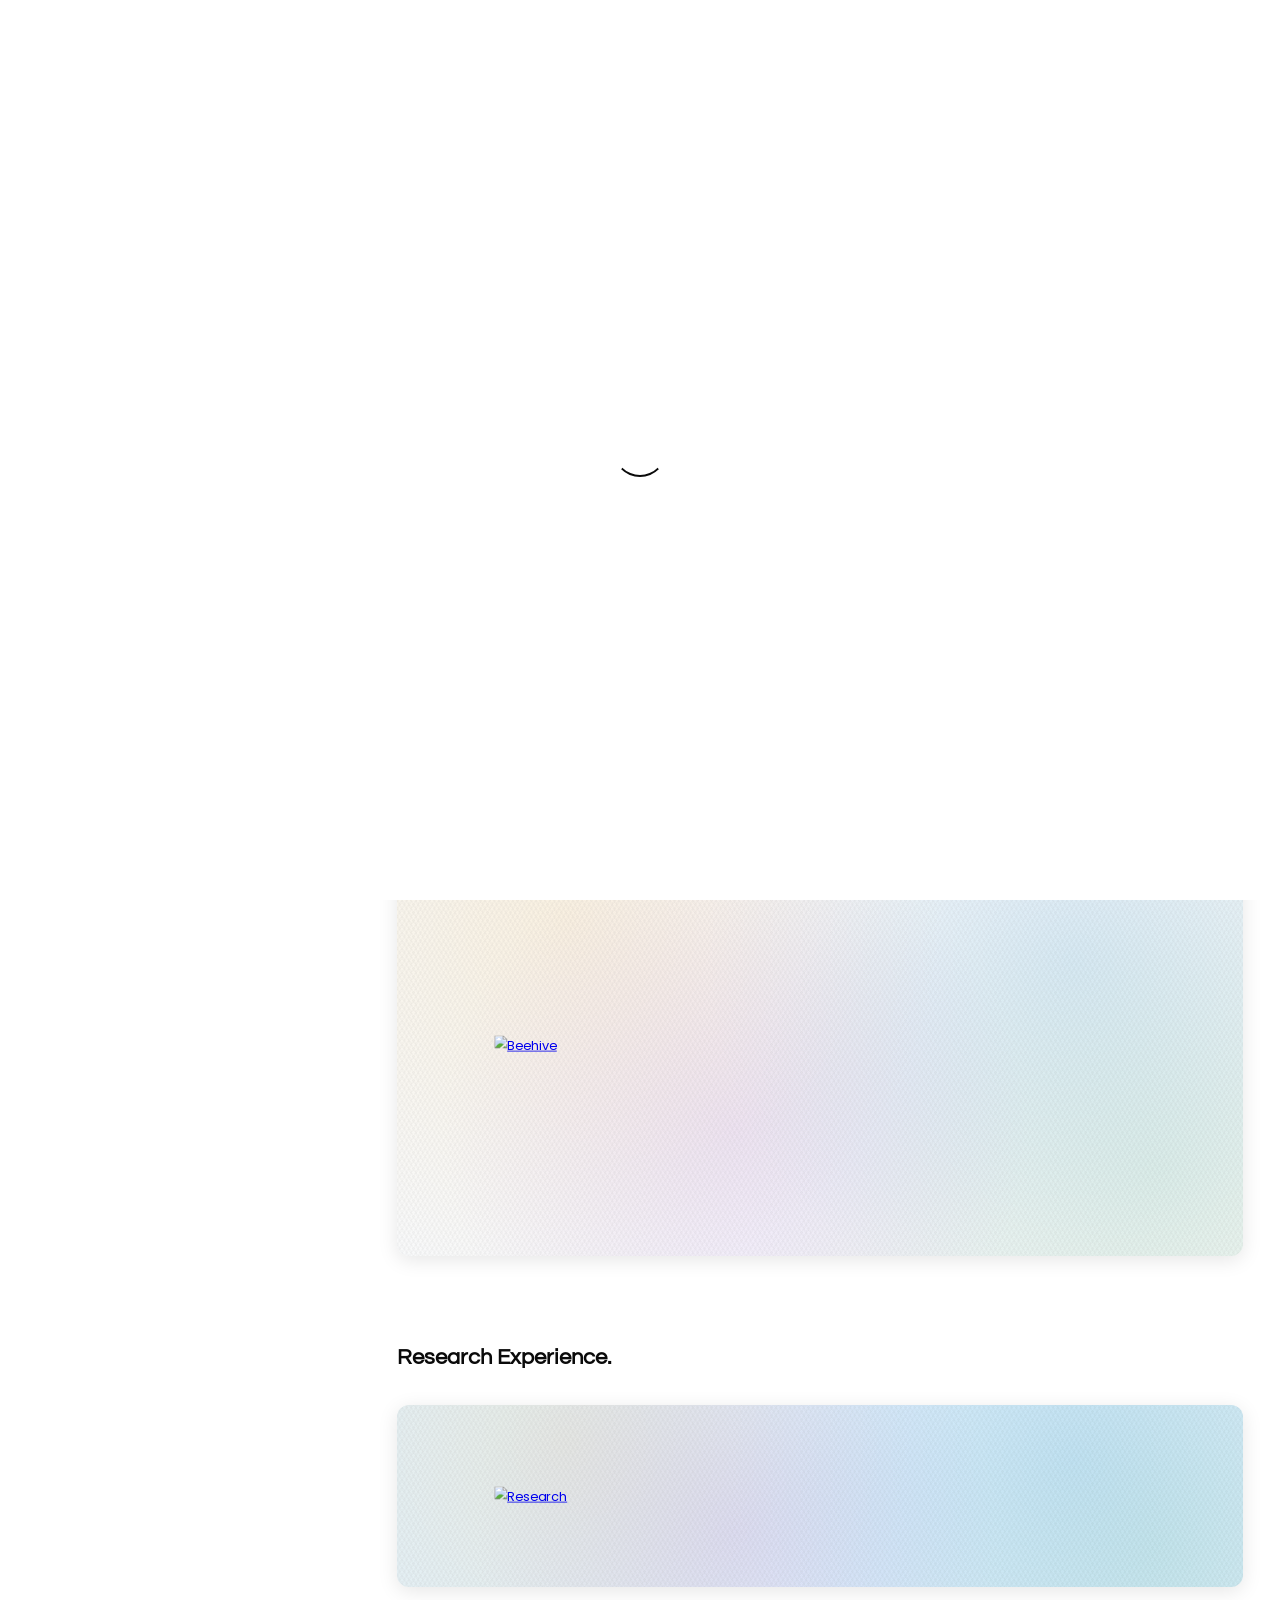
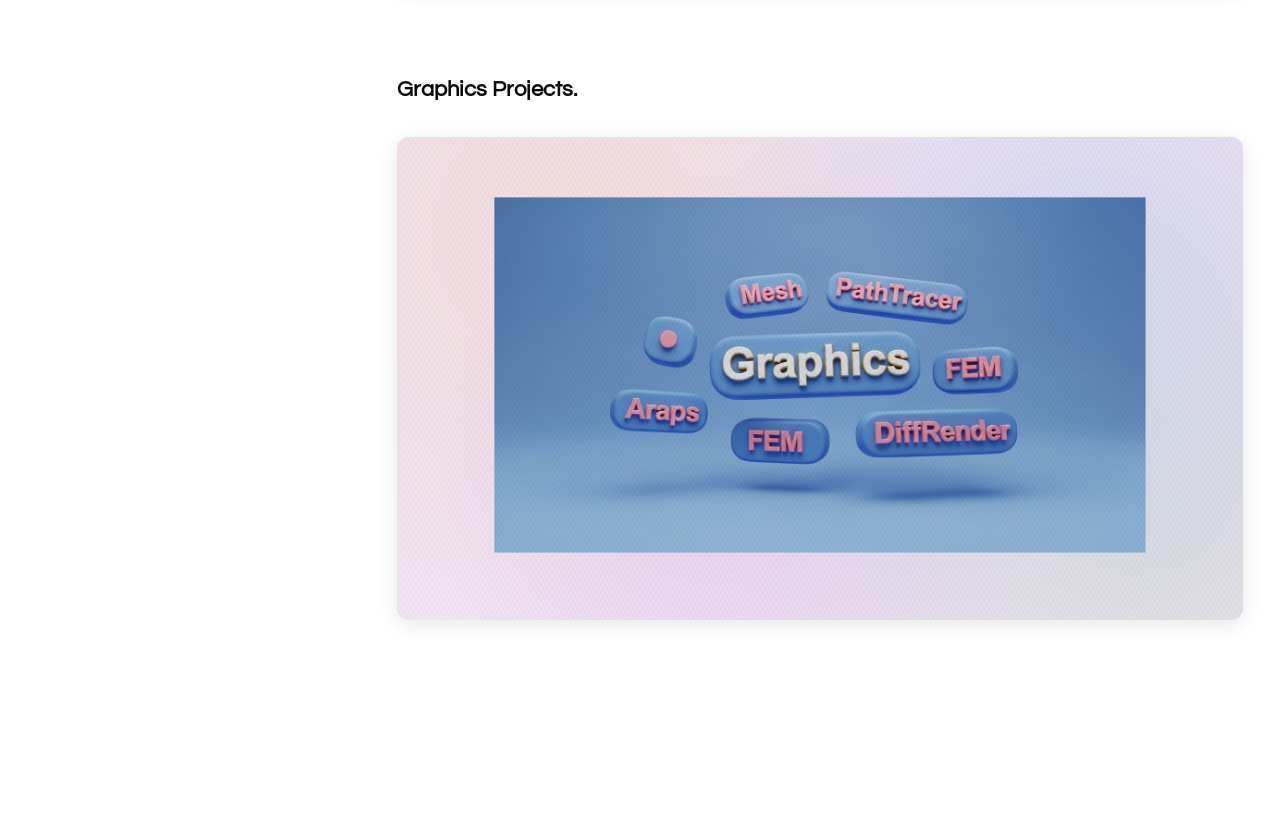
==== index.html @ 26550367 "Change title from 'jiayilii' to 'Jiayi Li'" ====
<!DOCTYPE html><html lang="en"><head>
  <meta charset="UTF-8">
  <meta name="viewport" content="width=device-width, initial-scale=1.0">
  <meta http-equiv="X-UA-Compatible" content="ie=edge">
  <meta name="title" content="Jiayi Li — Product Manager & Research Assistant">
  <meta name="description" content="Jiayi Li is a Product Manager and Research Assistant at Brown University, focusing on UI/UX design, computer graphics, and intelligent systems. Brown University graduate student.">
  <meta name="author" content="Jiayi Li">
  <title>Jiayi Li</title>
  <link rel="stylesheet" href="https://cdnjs.cloudflare.com/ajax/libs/animate.css/3.7.0/animate.min.css">
  <link rel="stylesheet" href="https://use.fontawesome.com/releases/v5.7.1/css/all.css" integrity="sha384-fnmOCqbTlWIlj8LyTjo7mOUStjsKC4pOpQbqyi7RrhN7udi9RwhKkMHpvLbHG9Sr" crossorigin="anonymous">
  <script src="https://code.jquery.com/jquery-3.4.1.min.js" integrity="sha256-CSXorXvZcTkaix6Yvo6HppcZGetbYMGWSFlBw8HfCJo=" crossorigin="anonymous"></script>
  <script src="https://unpkg.com/magic-grid/dist/magic-grid.min.js"></script>
  <link rel="stylesheet" href="index.css">
<link rel="icon" href="image_3815.jpg" type="image/jpeg"></head>

<body>
  <div id="loading">
    <div id="spinner"></div>
  </div>
  <div id="profile">
    <div id="profile_img" style="background: url(image_3815.jpg) center;"></div>
    <div id="username"><span style="display:none;">null</span><a href="#home">Jiayi Li</a></div>
    <div id="github_username"><a href="https://github.com/Ririleyy">@Ririleyy</a></div>
    <div id="job_title">Product Manager | Research Assistant | UI/UX Designer</div>
    <div id="github_link">
      <a href="https://github.com/Ririleyy" target="_blank">
        <img src="link.svg" alt="GitHub Link" style="width: 18px; height: 18px;"> https://github.com/Ririleyy
      </a>
    </div>
    <div id="email">
      <a href="mailto:jiayi_li6@brown.edu">
        <img src="email.svg" alt="Email" style="width: 16px; height: 16px;"> jiayi_li6@brown.edu
      </a>
    </div>
    <div id="left-resume-btn">
      <a href="Jiayi_Li_Brown_CV.pdf" target="_blank" class="left-resume-download-btn">Download Resume</a>
    </div>
  </div>
  <div id="display">
      <div id="introduction">
        <h1>About.</h1>
        <p>Hi, I'm Jiayi Li — a Product Manager with a background in UI/UX design, computer graphics, and systems engineering. I'm passionate about building products that blend thoughtful design with strong technical foundations, transforming ideas into user-centered experiences that drive business impact.</p>
        <p>Currently, I'm also a Research Assistant exploring the intersection of AI, visualization, and human-computer interaction, focusing on how intelligent systems can enhance creative and data-driven design workflows.</p>
      </div>
      <div id="cv-panel">
        <div class="cv-section">
          <a href="Jiayi_Li_Brown_CV.pdf" target="_blank" class="cv-download-btn">Download Resume</a>
            <div class="graduate-status">2026 Graduate | Seeking Internship Opportunity for PM&RA</div>
        </div>
      </div>
      <div id="education-panel">
        <h2>Education.</h2>
        <div class="degrees-container">
          <div class="degree-item">
            <div class="degree-title">M.S. in Computer Science</div>
            <div class="degree-school">Brown University</div>
            <div class="degree-dates">2024 - 2026</div>
          </div>
          <div class="degree-item">
            <div class="degree-title">B.A. in Computer Science</div>
            <div class="degree-school">Boston University</div>
            <div class="degree-dates">2020 - 2024</div>
          </div>
        </div>
      </div>
      <div id="internship-panel">
        <h2>Internship.</h2>
        <a href="beehive.html" target="_blank" class="beehive-link">
          <div class="internship-card beehive_card">
            <div class="internship-content">
              <img src="beehive_card.svg" alt="Beehive" class="laptop-icon">
            </div>
          </div>
        </a>
      </div>
      <div id="research-panel">
        <h2>Research Experience.</h2>
        <a href="research.html" target="_blank" class="research-link">
          <div class="internship-card research_card">
            <div class="research-content">
              <img src="Image_fx.jpg" alt="Research" class="laptop-icon">
            </div>
          </div>
        </a>
      </div>
      <div id="graphics-panel">
        <h2>Graphics Projects.</h2>
        <a href="graphics.html" target="_blank" class="graphics-link">
          <div class="internship-card graphics_card">
            <div class="graphics-content">
              <img src="graphics_card.jpg" alt="Graphics" class="laptop-icon">
            </div>
          </div>
        </a>
      </div>
      
    <div id="footer">
    </div>
  </div>
  <script type="text/javascript">
    setTimeout(function() {
      document.getElementById("loading").classList.add("animated");
      document.getElementById("loading").classList.add("fadeOut");
      setTimeout(function() {
        document.getElementById("loading").classList.remove("animated");
        document.getElementById("loading").classList.remove("fadeOut");
        document.getElementById("loading").style.display = "none";
      }, 800);
    }, 1500);
  </script>



</body></html>
---- index.css ----
@import url("https://fonts.googleapis.com/css?family=Poppins");
@import url("https://fonts.googleapis.com/css?family=Questrial");

body {
  margin: 0%;
  padding: 0%;
  width: 100vw;
  background: var(--bg-color);
  color: var(--text-color);
  max-width: 100vw;
  overflow-x: hidden;
  align-items: center;
  font-family: "Poppins", sans-serif;
}

#loading {
  width: 100vw;
  height: 100vh;
  position: fixed;
  background: var(--bg-color);
  z-index: 999;
  display: flex;
  justify-content: center;
  flex-direction: column;
  align-items: center;
  top: 0;
  bottom: 0;
  left: 0;
  right: 0;
}

#spinner {
  animation: rotate 0.5s infinite linear;
  width: 50px;
  height: 50px;
  border: 2px solid var(--bg-color);
  border-bottom: 2px solid var(--text-color);
  border-radius: 50%;
  margin: 0;
}

@keyframes rotate {
  0% {
    transform: rotate(0deg);
  }
  100% {
    transform: rotate(360deg);
  }
}

#profile {
  width: 22vw;
  padding: 4vh 3vw;
  height: 92vh;
  display: flex;
  flex-direction: column;
  justify-content: center;
  text-align: left;
  background: var(--background-image) center center;
  background-size: cover !important;
  background-repeat: no-repeat;
  position: fixed;
  color: #fff !important;
}

#display {
  width: 66vw;
  padding: 4vh 3vw;
  height: 92vh;
  display: inline-block;
  padding-left: 31vw;
}

#display h1 {
  font-size: 36px;
  color: var(--text-color);
  font-weight: bold;
  font-family: "Questrial", sans-serif;
  margin-bottom: 3vh;
}

#profile_img {
  width: 180px;
  height: 180px;
  min-width: 180px;
  min-height: 180px;
  max-width: 180px;
  max-height: 180px;
  border-radius: 5px;
  background-size: cover !important;
  background-repeat: no-repeat !important;
}

#profile div {
  font-weight: bold;
  margin: 1.5vh 0px;
}

#username {
  font-size: 22px !important;
  font-weight: bold;
  margin-bottom: 0 !important;
  line-height: 1.1;
}

#username span {
  font-size: 32px !important;
}

#username a {
  color: #fff !important;
  text-decoration: none;
  font-weight: bold;
}

#username a:hover {
  text-decoration: underline;
}

#github_username {
  font-size: 16px !important;
  font-weight: normal;
  margin-top: 1vh !important;
  margin-bottom: 0 !important;
  opacity: 0.9;
  line-height: 1.1;
}

#github_username a {
  color: #fff !important;
  text-decoration: none;
  font-weight: normal;
}

#github_username a:hover {
  text-decoration: underline;
}

#job_title {
  font-size: 20px;
  font-weight: normal;
  margin-top: 4vh !important;
  margin-bottom: 0;
  opacity: 0.9;
  color: #fff;
}

#github_link {
  margin-top: 1vh;
  margin-bottom: 0;
}

#github_link a {
  color: #fff !important;
  margin-top: 3vh !important;
  text-decoration: none;
  display: inline-block;
  transition: opacity 0.3s ease;
}

#github_link a:hover {
  opacity: 0.7;
}

#github_link img {
  filter: invert(1);
  vertical-align: middle;
  margin-right: 5px;
}

#github_link a {
  display: flex;
  align-items: center;
  font-size: 14px;
}

#email {
  margin-top: -1vh !important;
  margin-bottom: 0;
}

#email a {
  color: #fff !important;
  text-decoration: none;
  font-size: 14px;
  font-family: "Poppins", sans-serif;
  opacity: 0.9;
  display: flex;
  align-items: center;
  gap: 8px;
}

#email a:hover {
  text-decoration: underline;
  opacity: 1;
}

#email a img {
  filter: invert(1);
  vertical-align: middle;
}

#left-resume-btn {
  margin-top: 4vh !important;
  text-align: right;
}

.left-resume-download-btn {
  background-color: rgba(255, 255, 255, 0.1);
  color: white;
  border: none;
  border-radius: 8px;
  padding: 8px 16px;
  font-size: 12px;
  font-weight: 600;
  cursor: pointer;
  transition: all 0.3s ease;
  font-family: "Poppins", sans-serif;
  backdrop-filter: blur(10px);
  text-decoration: none;
  display: inline-block;
}

.left-resume-download-btn:hover {
  background-color: rgba(255, 255, 255, 0.2);
  transform: translateY(-2px);
  box-shadow: 0 4px 12px rgba(0, 0, 0, 0.2);
}

#introduction {
  margin: 2vh 0px 0px 0px !important;
  padding: 0vh 0px !important;
}

#introduction p {
  font-size: 18px;
  line-height: 1.6;
  color: var(--text-color);
  font-family: "Poppins", sans-serif;
  margin: 2vh 0px;
  max-width: 95%;
}

#introduction p:first-of-type {
  margin-bottom: 3vh;
}



#education-panel {
  margin: 4vh 0px;
  padding: 2vh 0px;
}

#education-panel h2 {
  font-size: 22px;
  color: var(--text-color);
  /* font-weight: bold; */
  font-family: "Questrial", sans-serif;
  margin-bottom: 4vh;
  word-wrap: break-word;
}

.degrees-container {
  display: flex;
  gap: 20px;
  flex-wrap: wrap;
}

.degree-item {
  flex: 1;
  min-width: 200px;
  padding: 15px;
  background-color: #f8f9fa;
  border-radius: 8px;
  display: flex;
  flex-direction: column;
  align-items: flex-start;
  margin-bottom: 0;
}

.degree-title {
  font-size: 18px;
  font-weight: 600;
  color: var(--text-color);
  font-family: "Poppins", sans-serif;
  margin-bottom: 2px;
}

.degree-school {
  font-size: 18px;
  color: #666;
  font-family: "Poppins", sans-serif;
  margin-bottom: 2px;
}

.degree-dates {
  font-size: 18px;
  color: #888;
  font-family: "Poppins", sans-serif;
  font-style: italic;
}

#research-panel {
  margin: 4vh 31px 4vh 0px;
  padding: 2vh 0px;
}

#research-panel h2 {
  font-size: 22px;
  color: var(--text-color);
  font-family: "Questrial", sans-serif;
  margin-bottom: 4vh;
  word-wrap: break-word;
}

#internship-panel {
  margin: 4vh 31px 4vh 0px;
  padding: 2vh 0px;
}

#internship-panel h2 {
  font-size: 22px;
  color: var(--text-color);
  font-family: "Questrial", sans-serif;
  margin-bottom: 4vh;
  word-wrap: break-word;
}

#graphics-panel {
  margin: 4vh 31px 4vh 0px;
  padding: 2vh 0px;
}

#graphics-panel h2 {
  font-size: 22px;
  color: var(--text-color);
  font-family: "Questrial", sans-serif;
  margin-bottom: 4vh;
  word-wrap: break-word;
}

.research-content {
  position: relative;
  z-index: 1;
  min-height: 150px;
  display: flex;
  align-items: center;
  justify-content: center;
  padding: 0;
}





.research_card {
  background: #e3f2fd !important;
}

.research_card::before {
  content: '';
  position: absolute;
  top: 0;
  left: 0;
  right: 0;
  bottom: 0;
  background-image: 
    radial-gradient(circle at 20% 20%, rgba(33, 150, 243, 0.15) 0%, transparent 50%),
    radial-gradient(circle at 80% 30%, rgba(3, 169, 244, 0.15) 0%, transparent 50%),
    radial-gradient(circle at 40% 70%, rgba(0, 188, 212, 0.15) 0%, transparent 50%),
    radial-gradient(circle at 90% 80%, rgba(0, 150, 136, 0.15) 0%, transparent 50%),
    radial-gradient(circle at 60% 10%, rgba(255, 152, 0, 0.12) 0%, transparent 50%),
    radial-gradient(circle at 10% 60%, rgba(76, 175, 80, 0.12) 0%, transparent 50%),
    radial-gradient(circle at 70% 90%, rgba(121, 85, 72, 0.10) 0%, transparent 50%);
  pointer-events: none;
}

.graphics_card {
  background: #f3e5f5 !important;
}

.graphics_card::before {
  content: '';
  position: absolute;
  top: 0;
  left: 0;
  right: 0;
  bottom: 0;
  background-image: 
    radial-gradient(circle at 20% 20%, rgba(156, 39, 176, 0.15) 0%, transparent 50%),
    radial-gradient(circle at 80% 30%, rgba(233, 30, 99, 0.15) 0%, transparent 50%),
    radial-gradient(circle at 40% 70%, rgba(103, 58, 183, 0.15) 0%, transparent 50%),
    radial-gradient(circle at 90% 80%, rgba(63, 81, 181, 0.15) 0%, transparent 50%),
    radial-gradient(circle at 60% 10%, rgba(255, 87, 34, 0.12) 0%, transparent 50%),
    radial-gradient(circle at 10% 60%, rgba(255, 193, 7, 0.12) 0%, transparent 50%);
  pointer-events: none;
}

.internship-card {
  background: #f8f9fa;
  border-radius: 12px;
  padding: 1rem;
  margin-top: 1rem;
  position: relative;
  overflow: hidden;
  box-shadow: 0 4px 20px rgba(0, 0, 0, 0.1);
  width: 100%;
  max-width: 100%;
}

.internship-card::before {
  content: '';
  position: absolute;
  top: 0;
  left: 0;
  right: 0;
  bottom: 0;
  background-image: 
    radial-gradient(circle at 20% 20%, rgba(255, 165, 0, 0.1) 0%, transparent 50%),
    radial-gradient(circle at 80% 30%, rgba(0, 123, 255, 0.1) 0%, transparent 50%),
    radial-gradient(circle at 40% 70%, rgba(138, 43, 226, 0.1) 0%, transparent 50%),
    radial-gradient(circle at 90% 80%, rgba(40, 167, 69, 0.1) 0%, transparent 50%);
  pointer-events: none;
}

.internship-card::after {
  content: '';
  position: absolute;
  top: 0;
  left: 0;
  right: 0;
  bottom: -2px;
  background-image: 
    repeating-linear-gradient(60deg, transparent, transparent 2px, rgba(0, 0, 0, 0.02) 2px, rgba(0, 0, 0, 0.02) 4px),
    repeating-linear-gradient(-60deg, transparent, transparent 2px, rgba(0, 0, 0, 0.02) 2px, rgba(0, 0, 0, 0.02) 4px);
  pointer-events: none;
}

.internship-content {
  position: relative;
  z-index: 1;
  min-height: 150px;
  display: flex;
  align-items: center;
  justify-content: center;
  padding: 0;
  scale: 1;
  margin-top: 120px;
  margin-bottom: 120px;

}

.laptop-icon {
  width: 100%;
  height: 100%;
  opacity: 1;
  object-fit: contain;
  transform: scale(0.8);
}

.laptop-icon video,
video.laptop-icon {
  width: 100%;
  height: 100%;
  opacity: 1;
  object-fit: contain;
  transform: scale(0.8);
}

#cv-panel {
  margin: 0px 0px 4vh 0px !important;
  padding: 1vh 0px !important;
}

.cv-section {
  display: flex;
  align-items: center;
  gap: 20px;
  flex-wrap: wrap;
}

.cv-download-btn {
  background-color: #333;
  color: white;
  border: none;
  border-radius: 8px;
  padding: 12px 24px;
  font-size: 16px;
  font-weight: 600;
  cursor: pointer;
  transition: all 0.3s ease;
  font-family: "Poppins", sans-serif;
  text-decoration: none;
  display: inline-block;
}

.cv-download-btn:hover {
  background-color: #555;
  transform: translateY(-2px);
  box-shadow: 0 4px 12px rgba(0, 0, 0, 0.2);
}

.graduate-status {
  color: #2e7d32;
  font-size: 16px;
  font-weight: 500;
  font-family: "Poppins", sans-serif;
  padding: 12px 24px;
  background-color: #e8f5e8;
  border-radius: 8px;
  display: flex;
  align-items: center;
  height: 48px;
  box-sizing: border-box;
}


#footer {
  width: 100%;
  padding: 8vh 0px;
  text-align: center;
}

#footer a {
  color: var(--text-color) !important;
  text-decoration: none;
  font-family: "Questrial", sans-serif;
  font-weight: bold;
}

::selection {
  color: var(--bg-color);
  background: var(--text-color);
}

@media (max-width: 800px) {
  #profile {
    width: 90vw;
    padding: 4vh 5vw;
    height: 60vh;
    text-align: center;
    position: relative;
  }

  #display {
    width: 90vw;
    padding: 4vh 5vw;
    height: auto;
    display: inline-block;
    padding-left: 5vw;
  }

  #profile_img {
    width: 120px;
    height: 120px;
    min-width: 120px;
    min-height: 120px;
    max-width: 120px;
    max-height: 120px;
    margin: 0px auto !important;
  }

}

::-webkit-scrollbar {
  width: 5px;
  height: 5px;
}

::-webkit-scrollbar-track {
  background: var(--bg-color);
}

::-webkit-scrollbar-thumb {
  background: var(--text-color);
}

:root {
  --bg-color: #fff;
  --text-color: rgb(10, 10, 10);
  --background-image: linear-gradient(
      90deg,
      rgba(10, 10, 10, 0.4),
      rgb(10, 10, 10, 0.4)
    ),
    url("cascading-hillside-across-the-horizon.jpg");
  --background-background: #fff;
}
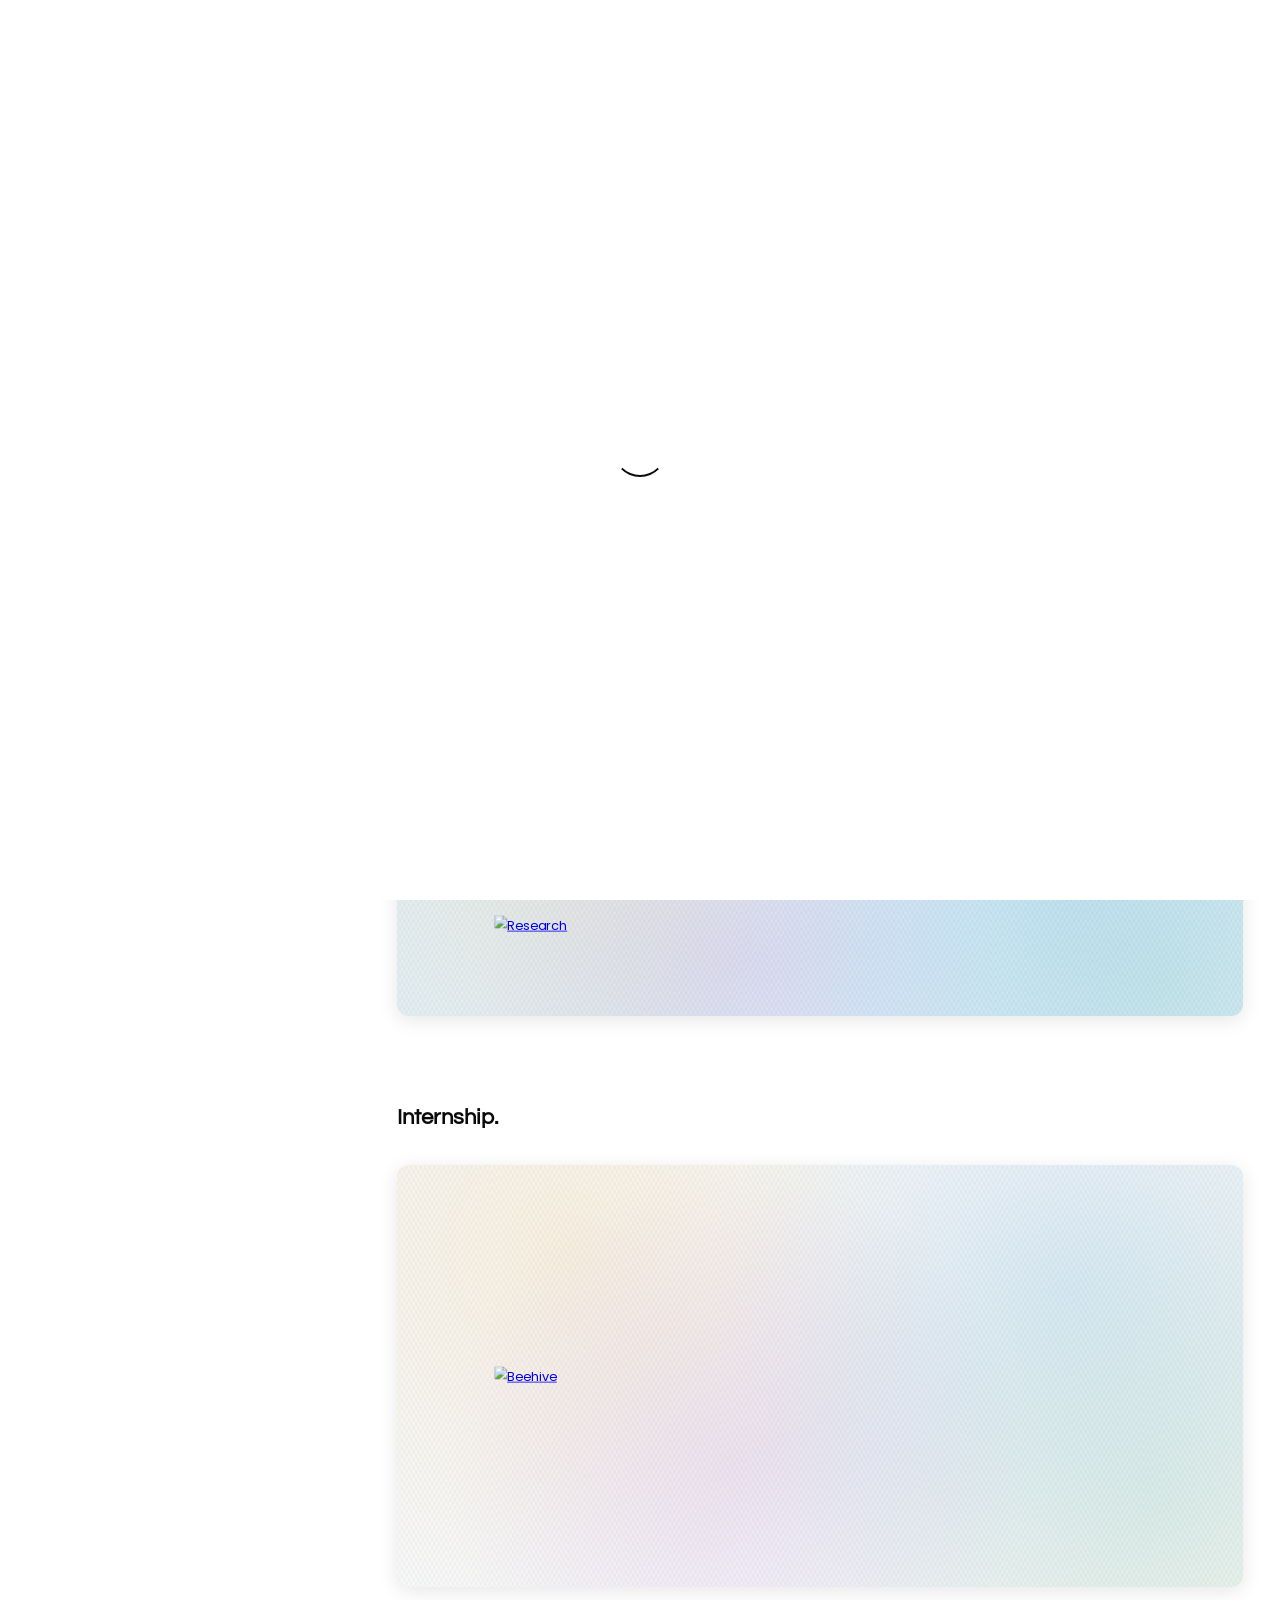
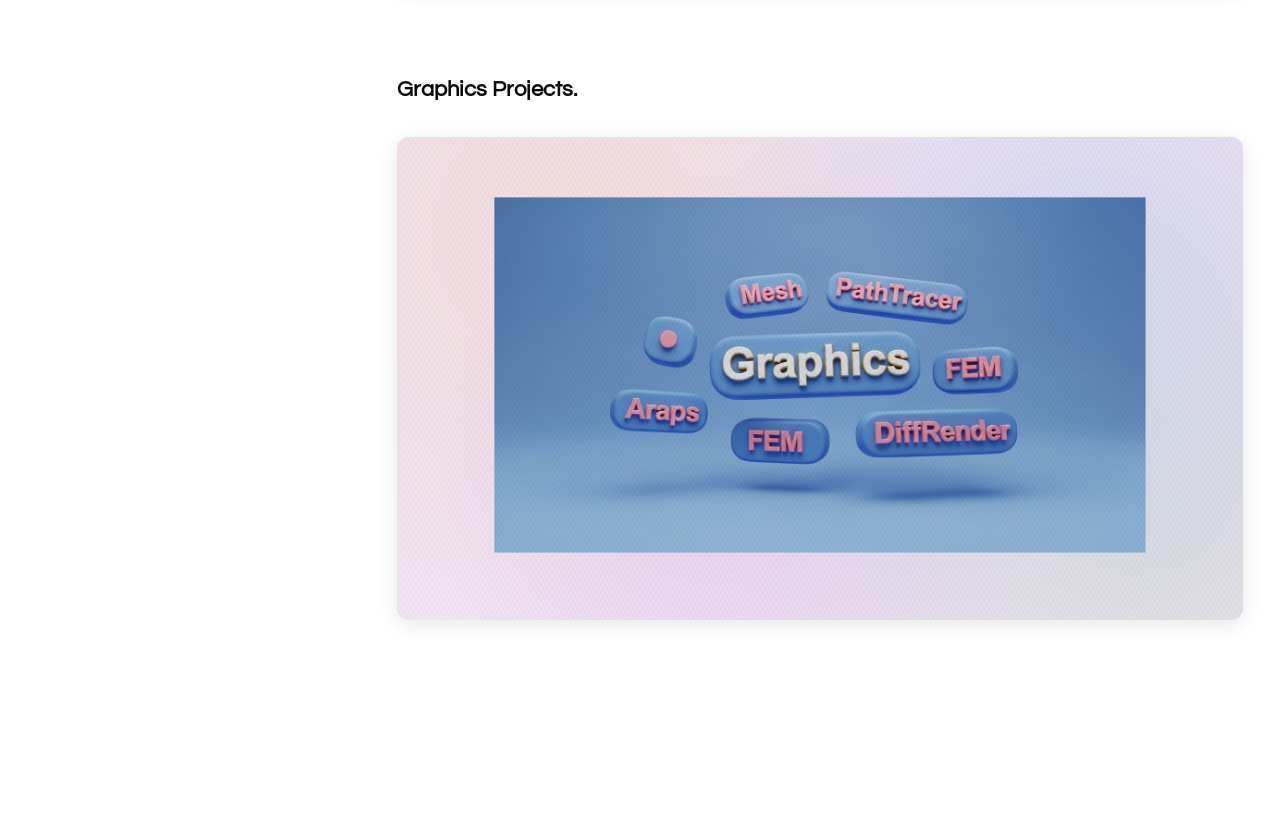
==== commit 6bad76ad: "change resume" ====
--- a/index.html
+++ b/index.html
@@ -21,7 +21,7 @@
     <div id="profile_img" style="background: url(image_3815.jpg) center;"></div>
     <div id="username"><span style="display:none;">null</span><a href="#home">Jiayi Li</a></div>
     <div id="github_username"><a href="https://github.com/Ririleyy">@Ririleyy</a></div>
-    <div id="job_title">Product Manager | Research Assistant | UI/UX Designer</div>
+    <div id="job_title">Research Assistant | Product Manager</div>
     <div id="github_link">
       <a href="https://github.com/Ririleyy" target="_blank">
         <img src="link.svg" alt="GitHub Link" style="width: 18px; height: 18px;"> https://github.com/Ririleyy
@@ -33,18 +33,18 @@
       </a>
     </div>
     <div id="left-resume-btn">
-      <a href="Jiayi_Li_Brown_CV.pdf" target="_blank" class="left-resume-download-btn">Download Resume</a>
+      <a href="Jiayi_Li_s_CV_fabrication.pdf" target="_blank" class="left-resume-download-btn">Download Resume</a>
     </div>
   </div>
   <div id="display">
       <div id="introduction">
         <h1>About.</h1>
-        <p>Hi, I'm Jiayi Li — a Product Manager with a background in UI/UX design, computer graphics, and systems engineering. I'm passionate about building products that blend thoughtful design with strong technical foundations, transforming ideas into user-centered experiences that drive business impact.</p>
-        <p>Currently, I'm also a Research Assistant exploring the intersection of AI, visualization, and human-computer interaction, focusing on how intelligent systems can enhance creative and data-driven design workflows.</p>
+        <p>Hi, I'm Jiayi Li — a Research Assistant working at the intersection of AI, visualization, and human-computer interaction. I focus on building intelligent systems that enhance creative and data-driven design workflows, combining rigorous technical research with practical applications.</p>
+        <p>I also bring experience as a Product Manager with a background in UI/UX design, computer graphics, and systems engineering. I’m passionate about transforming complex technical ideas into user-centered products that deliver meaningful impact.</p>
       </div>
       <div id="cv-panel">
         <div class="cv-section">
-          <a href="Jiayi_Li_Brown_CV.pdf" target="_blank" class="cv-download-btn">Download Resume</a>
+          <a href="Jiayi_Li_s_CV_fabrication.pdf" target="_blank" class="cv-download-btn">Download Resume</a>
             <div class="graduate-status">2026 Graduate | Seeking Internship Opportunity for PM&RA</div>
         </div>
       </div>
@@ -63,22 +63,22 @@
           </div>
         </div>
       </div>
+      <div id="research-panel">
+        <h2>Research Experience.</h2>
+        <a href="research.html" target="_blank" class="research-link">
+          <div class="internship-card research_card">
+            <div class="research-content">
+              <img src="Image_fx.jpg" alt="Research" class="laptop-icon">
+            </div>
+          </div>
+        </a>
+      </div>
       <div id="internship-panel">
         <h2>Internship.</h2>
         <a href="beehive.html" target="_blank" class="beehive-link">
           <div class="internship-card beehive_card">
             <div class="internship-content">
               <img src="beehive_card.svg" alt="Beehive" class="laptop-icon">
-            </div>
-          </div>
-        </a>
-      </div>
-      <div id="research-panel">
-        <h2>Research Experience.</h2>
-        <a href="research.html" target="_blank" class="research-link">
-          <div class="internship-card research_card">
-            <div class="research-content">
-              <img src="Image_fx.jpg" alt="Research" class="laptop-icon">
             </div>
           </div>
         </a>
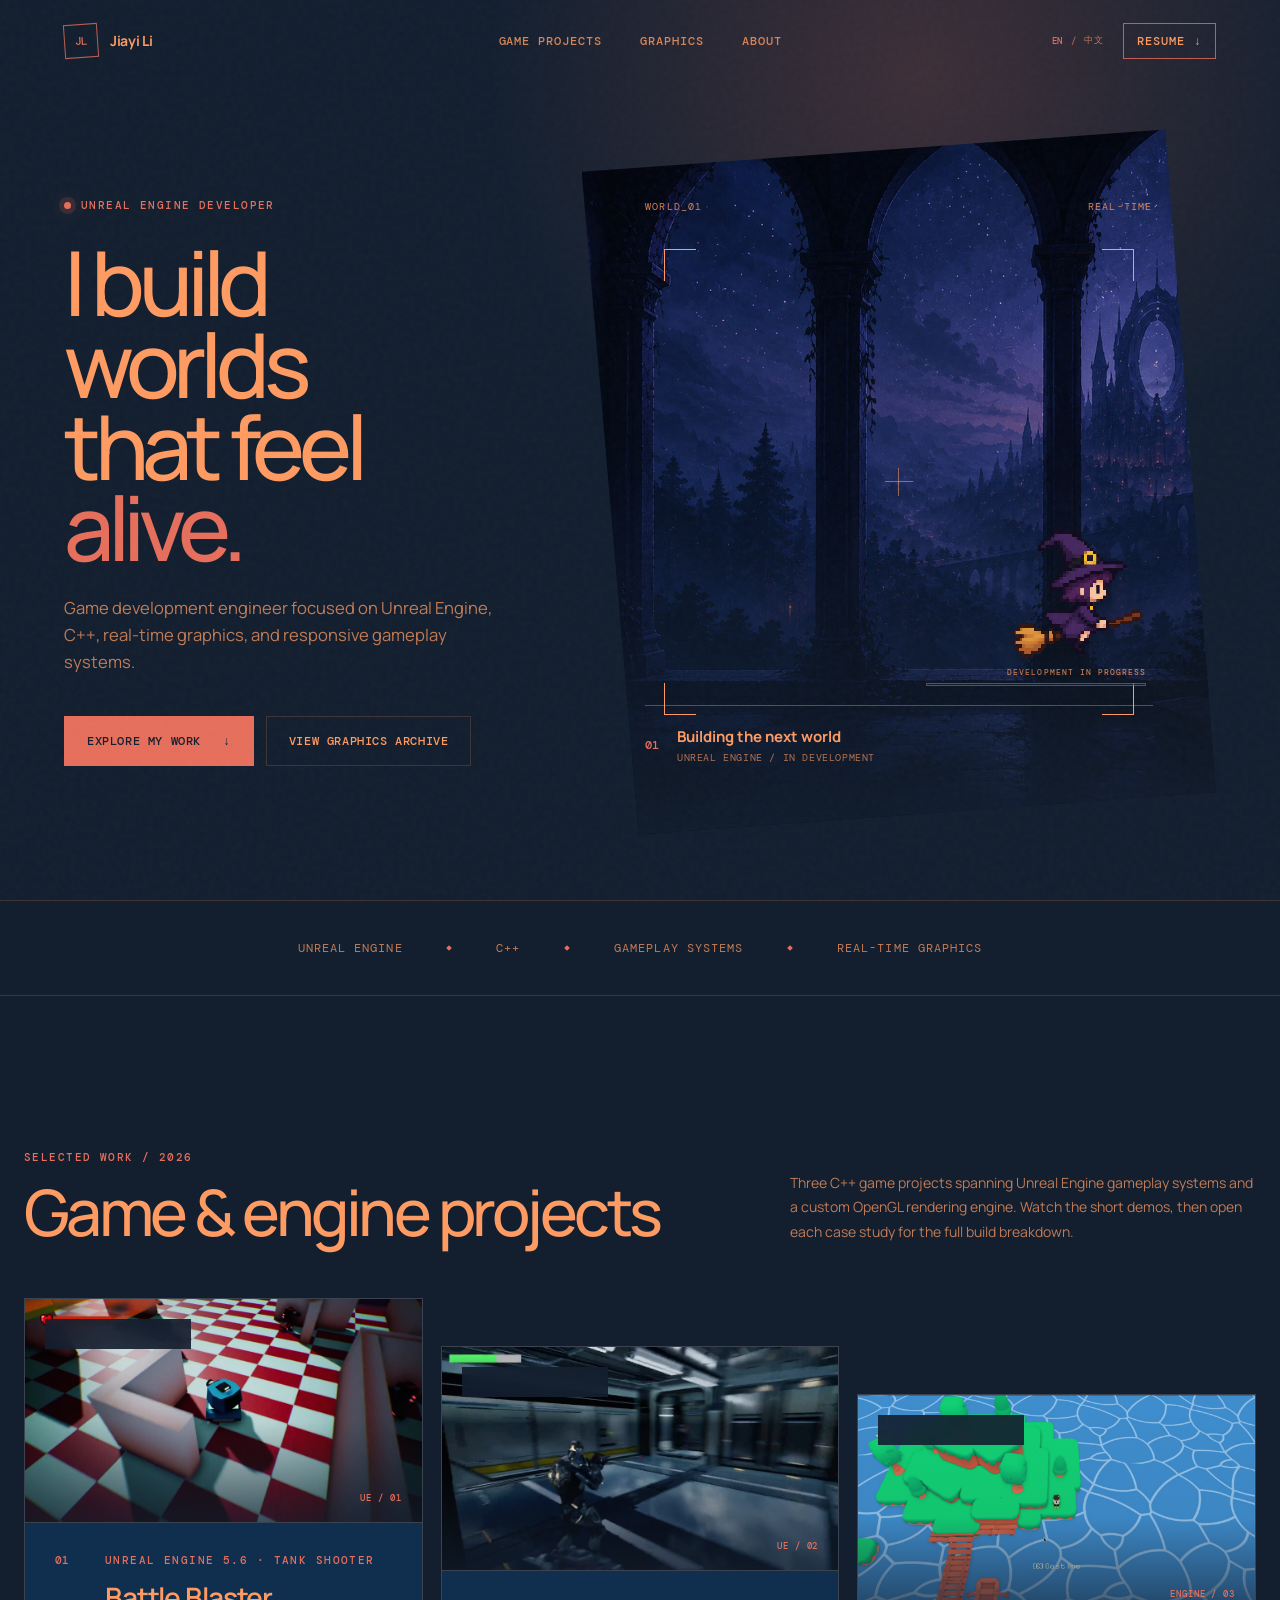
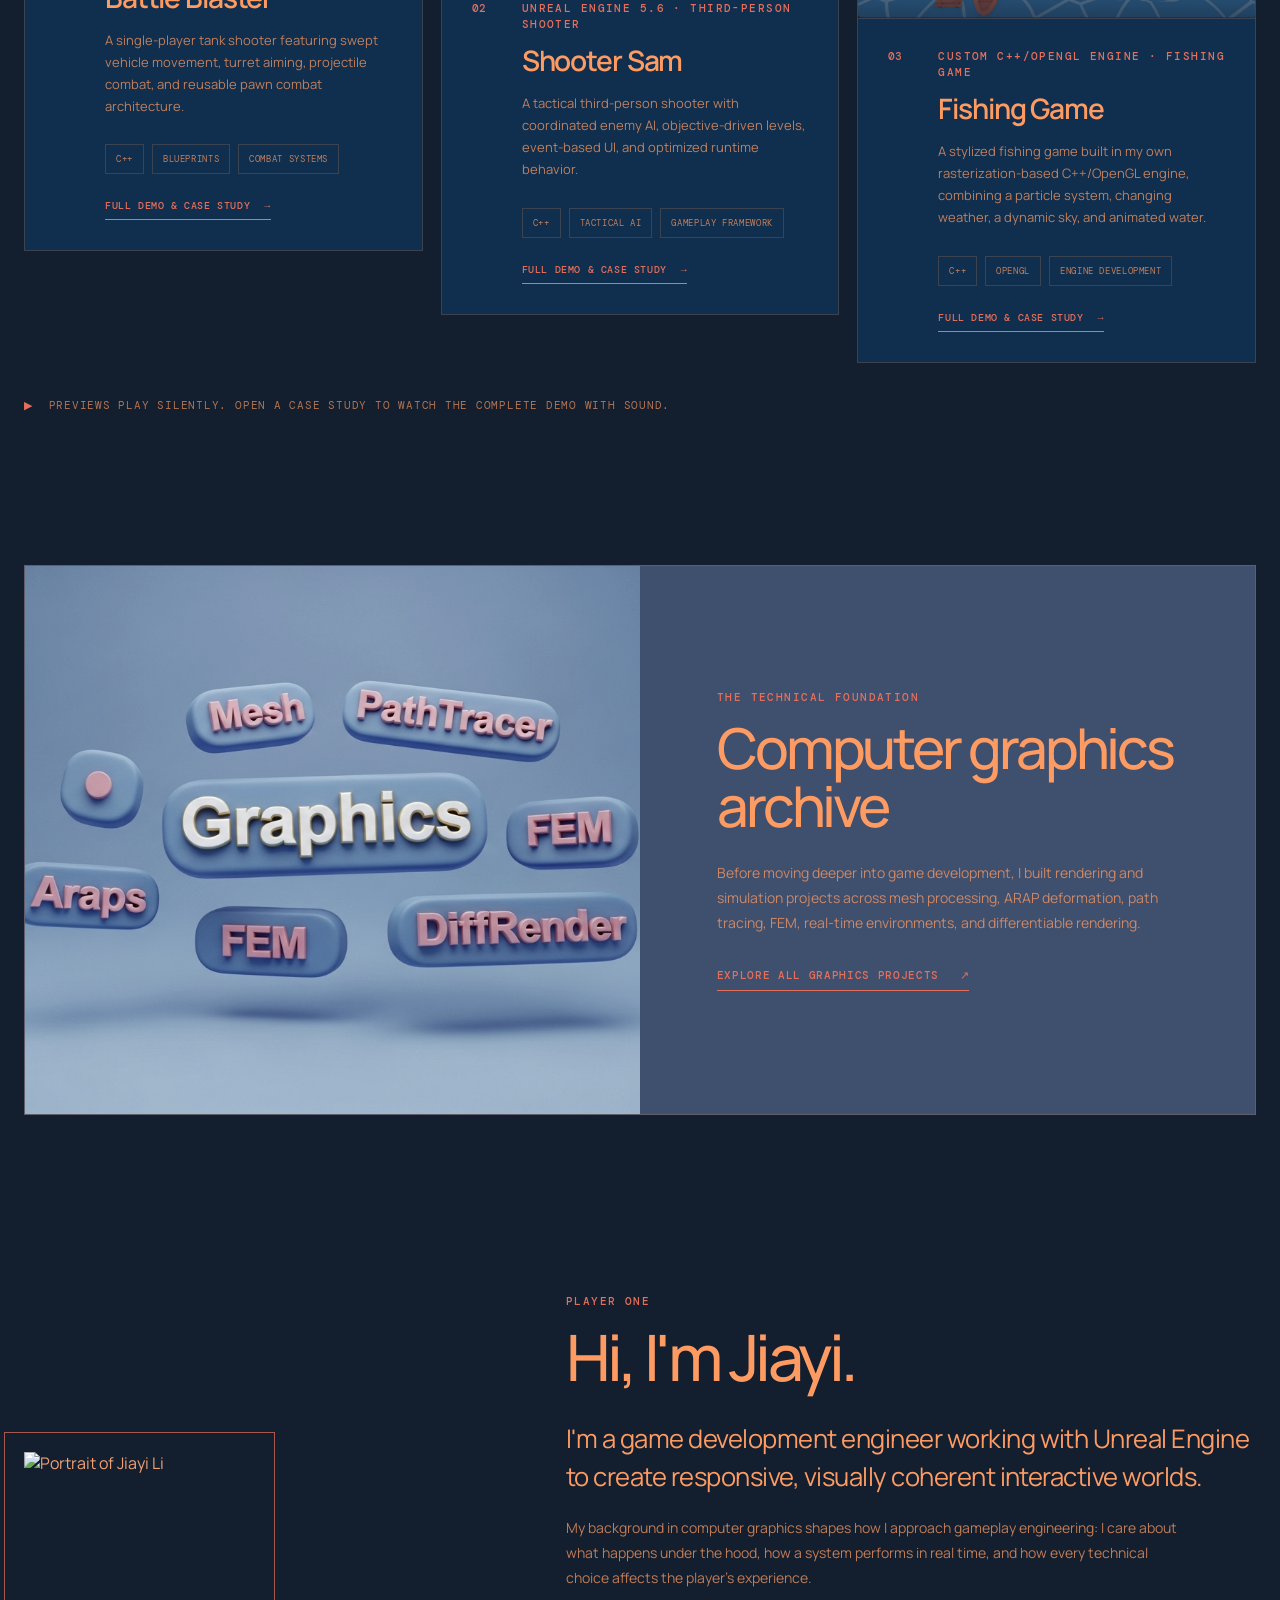
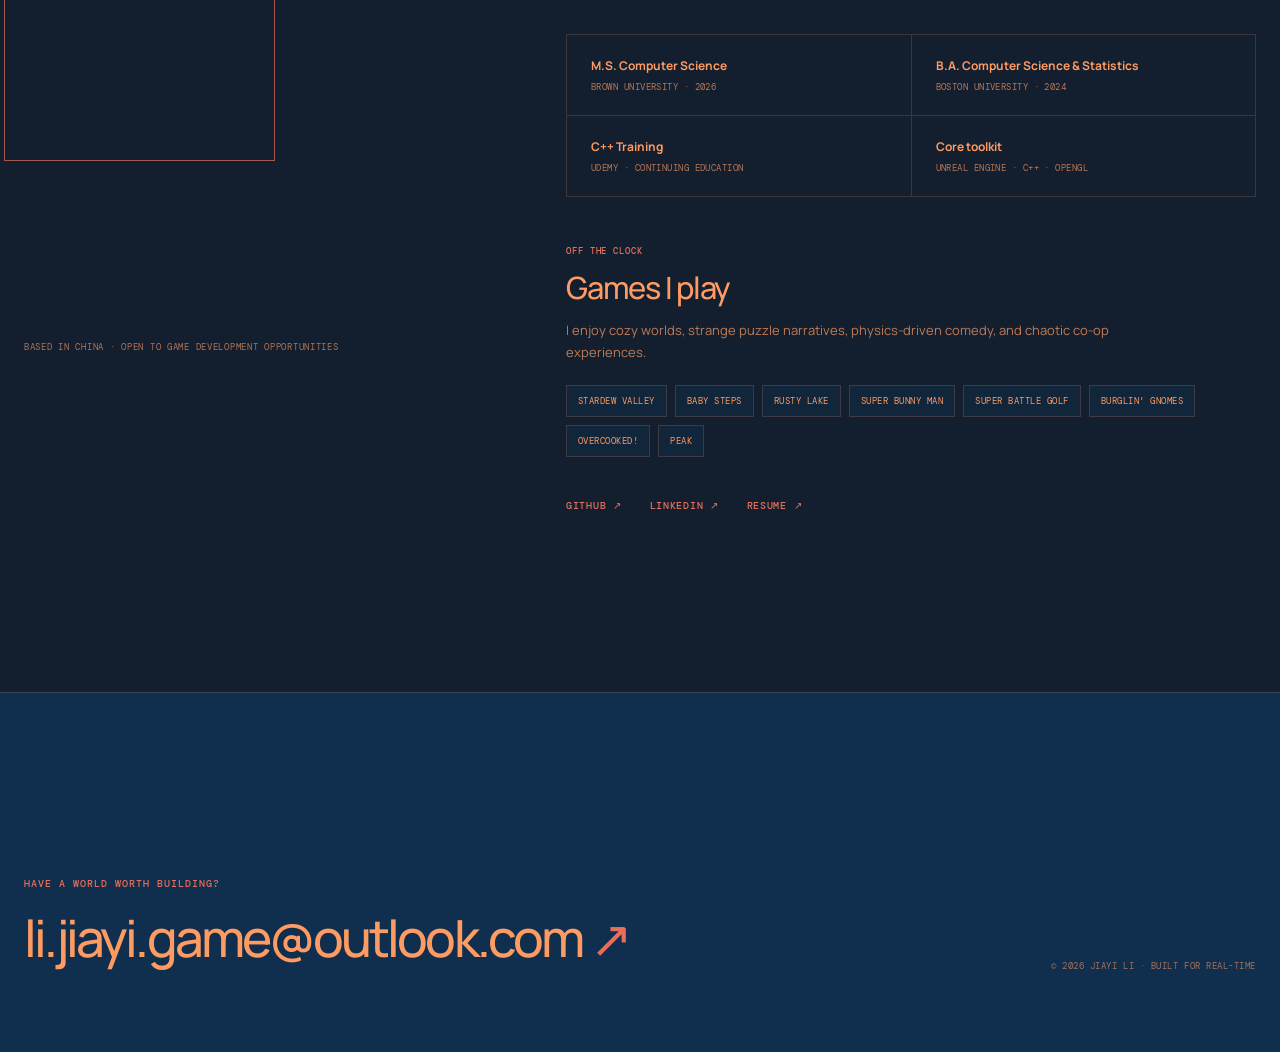
==== commit 105fa309: "new version" ====
--- a/index.html
+++ b/index.html
@@ -1,114 +1,242 @@
-<!DOCTYPE html><html lang="en"><head>
+<!DOCTYPE html>
+<html lang="en">
+<head>
   <meta charset="UTF-8">
   <meta name="viewport" content="width=device-width, initial-scale=1.0">
-  <meta http-equiv="X-UA-Compatible" content="ie=edge">
-  <meta name="title" content="Jiayi Li — Product Manager & Research Assistant">
-  <meta name="description" content="Jiayi Li is a Product Manager and Research Assistant at Brown University, focusing on UI/UX design, computer graphics, and intelligent systems. Brown University graduate student.">
+  <meta name="theme-color" content="#131F2F">
+  <meta name="title" content="Jiayi Li — Unreal Engine Game Development Engineer">
+  <meta name="description" content="Jiayi Li is a game development engineer specializing in Unreal Engine, C++, custom engine development, real-time graphics, rendering, and simulation.">
   <meta name="author" content="Jiayi Li">
-  <title>Jiayi Li</title>
-  <link rel="stylesheet" href="https://cdnjs.cloudflare.com/ajax/libs/animate.css/3.7.0/animate.min.css">
-  <link rel="stylesheet" href="https://use.fontawesome.com/releases/v5.7.1/css/all.css" integrity="sha384-fnmOCqbTlWIlj8LyTjo7mOUStjsKC4pOpQbqyi7RrhN7udi9RwhKkMHpvLbHG9Sr" crossorigin="anonymous">
-  <script src="https://code.jquery.com/jquery-3.4.1.min.js" integrity="sha256-CSXorXvZcTkaix6Yvo6HppcZGetbYMGWSFlBw8HfCJo=" crossorigin="anonymous"></script>
-  <script src="https://unpkg.com/magic-grid/dist/magic-grid.min.js"></script>
+  <title>Jiayi Li — Unreal Engine Developer</title>
+  <link rel="preconnect" href="https://fonts.googleapis.com">
+  <link rel="preconnect" href="https://fonts.gstatic.com" crossorigin>
+  <link href="https://fonts.googleapis.com/css2?family=DM+Mono:wght@400;500&family=Manrope:wght@400;500;600;700&display=swap" rel="stylesheet">
   <link rel="stylesheet" href="index.css">
-<link rel="icon" href="image_3815.jpg" type="image/jpeg"></head>
-
+  <link rel="icon" href="image_3815.jpg" type="image/jpeg">
+</head>
 <body>
-  <div id="loading">
-    <div id="spinner"></div>
-  </div>
-  <div id="profile">
-    <div id="profile_img" style="background: url(image_3815.jpg) center;"></div>
-    <div id="username"><span style="display:none;">null</span><a href="#home">Jiayi Li</a></div>
-    <div id="github_username"><a href="https://github.com/Ririleyy">@Ririleyy</a></div>
-    <div id="job_title">Research Assistant | Product Manager</div>
-    <div id="github_link">
-      <a href="https://github.com/Ririleyy" target="_blank">
-        <img src="link.svg" alt="GitHub Link" style="width: 18px; height: 18px;"> https://github.com/Ririleyy
-      </a>
+  <div class="page-noise" aria-hidden="true"></div>
+
+  <header class="site-header">
+    <a class="brand" href="#top" aria-label="Jiayi Li, home">
+      <span class="brand-mark" aria-hidden="true">JL</span>
+      <span>Jiayi Li</span>
+    </a>
+    <nav class="site-nav" aria-label="Main navigation">
+      <a href="#projects">Game Projects</a>
+      <a href="graphics.html">Graphics</a>
+      <a href="#about">About</a>
+    </nav>
+    <div class="header-tools">
+      <div class="language-switch" aria-label="Language">
+        <button type="button" data-lang="en" aria-pressed="true">EN</button>
+        <span>/</span>
+        <button type="button" data-lang="zh" aria-pressed="false">中文</button>
+      </div>
+      <a class="header-resume" href="Jiayi-Li-Unreal-Engine-Resume.pdf" target="_blank" rel="noopener">Resume <span aria-hidden="true">↓</span></a>
     </div>
-    <div id="email">
-      <a href="mailto:jiayi_li6@brown.edu">
-        <img src="email.svg" alt="Email" style="width: 16px; height: 16px;"> jiayi_li6@brown.edu
-      </a>
+  </header>
+
+  <main id="top">
+    <section class="hero" aria-labelledby="hero-title">
+      <div class="hero-copy">
+        <div class="eyebrow"><span class="status-dot" aria-hidden="true"></span> Unreal Engine Developer</div>
+        <h1 id="hero-title">I build worlds<br>that feel <em>alive.</em></h1>
+        <p class="hero-intro">Game development engineer focused on Unreal Engine, C++, real-time graphics, and responsive gameplay systems.</p>
+        <div class="hero-actions">
+          <a class="button button-primary" href="#projects">Explore my work <span aria-hidden="true">↓</span></a>
+          <a class="button button-ghost" href="graphics.html">View graphics archive</a>
+        </div>
+      </div>
+
+      <div class="hero-visual" aria-label="A dark fantasy castle scene representing Jiayi's game currently in development">
+        <img src="assets/in-development-game.png" alt="Moonlit gothic arches overlooking a fantasy castle">
+        <div class="visual-shade" aria-hidden="true"></div>
+        <div class="viewfinder" aria-hidden="true">
+          <span class="corner corner-tl"></span><span class="corner corner-tr"></span>
+          <span class="corner corner-bl"></span><span class="corner corner-br"></span>
+          <span class="crosshair"></span>
+        </div>
+        <div class="visual-topline"><span>WORLD_01</span><span>REAL-TIME</span></div>
+        <div class="visual-caption">
+          <span class="caption-index">01</span>
+          <div><strong>Building the next world</strong><small>Unreal Engine / In development</small></div>
+        </div>
+        <div class="development-mark" role="img" aria-label="Pixel witch indicating a game currently in development">
+          <div class="witch-flight" aria-hidden="true">
+            <img class="pixel-witch" src="assets/pixel-witch-transparent.png" alt="">
+          </div>
+          <div class="development-status" aria-hidden="true">
+            <span class="development-label">Development in progress</span>
+            <span class="progress-track"><span class="progress-fill"></span></span>
+          </div>
+        </div>
+      </div>
+    </section>
+
+    <section class="discipline-strip" aria-label="Core disciplines">
+      <span>Unreal Engine</span><i></i><span>C++</span><i></i><span>Gameplay Systems</span><i></i><span>Real-time Graphics</span>
+    </section>
+
+    <section class="projects section-shell" id="projects" aria-labelledby="projects-title">
+      <div class="section-heading">
+        <div>
+          <p class="section-kicker">Selected work / 2026</p>
+          <h2 id="projects-title">Game &amp; engine projects</h2>
+        </div>
+        <p>Three C++ game projects spanning Unreal Engine gameplay systems and a custom OpenGL rendering engine. Watch the short demos, then open each case study for the full build breakdown.</p>
+      </div>
+
+      <div class="project-grid">
+        <article class="project-card project-featured">
+          <a class="project-art project-video" href="battle-blaster.html" aria-label="Open the Battle Blaster case study">
+            <video autoplay muted loop playsinline preload="metadata" poster="Demo/battle-blaster-poster.jpg" aria-hidden="true">
+              <source src="Demo/battle-blaster-preview.mp4" type="video/mp4">
+            </video>
+            <span class="project-state"><i></i> Short demo · 00:07</span>
+            <span class="project-open">Full demo &amp; project <b aria-hidden="true">↗</b></span>
+            <span class="art-label">UE / 01</span>
+          </a>
+          <div class="project-info">
+            <div class="project-number">01</div>
+            <div class="project-copy">
+              <p class="project-type">Unreal Engine 5.6 · Tank shooter</p>
+              <h3><a href="battle-blaster.html">Battle Blaster</a></h3>
+              <p>A single-player tank shooter featuring swept vehicle movement, turret aiming, projectile combat, and reusable pawn combat architecture.</p>
+              <ul class="tag-list" aria-label="Project disciplines">
+                <li>C++</li><li>Blueprints</li><li>Combat Systems</li>
+              </ul>
+              <a class="case-study-link" href="battle-blaster.html">Full Demo &amp; Case Study <span aria-hidden="true">→</span></a>
+            </div>
+          </div>
+        </article>
+
+        <article class="project-card project-secondary">
+          <a class="project-art project-video" href="shooter-sam.html" aria-label="Open the Shooter Sam case study">
+            <video autoplay muted loop playsinline preload="metadata" poster="Demo/shooter-sam-poster.jpg" aria-hidden="true">
+              <source src="Demo/shooter-sam-preview.mp4" type="video/mp4">
+            </video>
+            <span class="project-state"><i></i> Short demo · 00:04</span>
+            <span class="project-open">Full demo &amp; project <b aria-hidden="true">↗</b></span>
+            <span class="art-label">UE / 02</span>
+          </a>
+          <div class="project-info">
+            <div class="project-number">02</div>
+            <div class="project-copy">
+              <p class="project-type">Unreal Engine 5.6 · Third-person shooter</p>
+              <h3><a href="shooter-sam.html">Shooter Sam</a></h3>
+              <p>A tactical third-person shooter with coordinated enemy AI, objective-driven levels, event-based UI, and optimized runtime behavior.</p>
+              <ul class="tag-list" aria-label="Project disciplines">
+                <li>C++</li><li>Tactical AI</li><li>Gameplay Framework</li>
+              </ul>
+              <a class="case-study-link" href="shooter-sam.html">Full Demo &amp; Case Study <span aria-hidden="true">→</span></a>
+            </div>
+          </div>
+        </article>
+
+        <article class="project-card project-tertiary">
+          <a class="project-art project-video" href="fishing-engine.html" aria-label="Open the Fishing Game custom engine case study">
+            <video autoplay muted loop playsinline preload="metadata" poster="Demo/fishing-engine-poster.jpg" aria-hidden="true">
+              <source src="Demo/fishing-engine-preview.mp4" type="video/mp4">
+            </video>
+            <span class="project-state"><i></i> Short demo · 00:08</span>
+            <span class="project-open">Full demo &amp; project <b aria-hidden="true">↗</b></span>
+            <span class="art-label">ENGINE / 03</span>
+          </a>
+          <div class="project-info">
+            <div class="project-number">03</div>
+            <div class="project-copy">
+              <p class="project-type">Custom C++/OpenGL engine · Fishing game</p>
+              <h3><a href="fishing-engine.html">Fishing Game</a></h3>
+              <p>A stylized fishing game built in my own rasterization-based C++/OpenGL engine, combining a particle system, changing weather, a dynamic sky, and animated water.</p>
+              <ul class="tag-list" aria-label="Project disciplines">
+                <li>C++</li><li>OpenGL</li><li>Engine Development</li>
+              </ul>
+              <a class="case-study-link" href="fishing-engine.html">Full Demo &amp; Case Study <span aria-hidden="true">→</span></a>
+            </div>
+          </div>
+        </article>
+      </div>
+
+      <p class="project-note"><span>▶</span> Previews play silently. Open a case study to watch the complete demo with sound.</p>
+    </section>
+
+    <section class="graphics-callout section-shell" aria-labelledby="graphics-title">
+      <div class="graphics-image">
+        <img src="graphics_card.jpg" alt="Computer graphics project collection">
+      </div>
+      <div class="graphics-copy">
+        <p class="section-kicker">The technical foundation</p>
+        <h2 id="graphics-title">Computer graphics archive</h2>
+        <p>Before moving deeper into game development, I built rendering and simulation projects across mesh processing, ARAP deformation, path tracing, FEM, real-time environments, and differentiable rendering.</p>
+        <a class="text-link" href="graphics.html">Explore all graphics projects <span aria-hidden="true">↗</span></a>
+      </div>
+    </section>
+
+    <section class="about section-shell" id="about" aria-labelledby="about-title">
+      <div class="about-photo">
+        <img src="image_3815.jpg" alt="Portrait of Jiayi Li">
+        <span>Based in China · Open to game development opportunities</span>
+      </div>
+      <div class="about-copy">
+        <p class="section-kicker">Player one</p>
+        <h2 id="about-title">Hi, I'm Jiayi.</h2>
+        <p class="about-lead">I'm a game development engineer working with Unreal Engine to create responsive, visually coherent interactive worlds.</p>
+        <p>My background in computer graphics shapes how I approach gameplay engineering: I care about what happens under the hood, how a system performs in real time, and how every technical choice affects the player's experience.</p>
+        <div class="about-facts">
+          <div><strong>M.S. Computer Science</strong><span>Brown University · 2026</span></div>
+          <div><strong>B.A. Computer Science &amp; Statistics</strong><span>Boston University · 2024</span></div>
+          <div><strong>C++ Training</strong><span>Udemy · Continuing education</span></div>
+          <div><strong>Core toolkit</strong><span>Unreal Engine · C++ · OpenGL</span></div>
+        </div>
+        <div class="games-played" aria-labelledby="games-played-title">
+          <p class="games-label">Off the clock</p>
+          <h3 id="games-played-title">Games I play</h3>
+          <p>I enjoy cozy worlds, strange puzzle narratives, physics-driven comedy, and chaotic co-op experiences.</p>
+          <ul class="game-list" aria-label="Favorite games">
+            <li>Stardew Valley</li><li>Baby Steps</li><li>Rusty Lake</li><li>Super Bunny Man</li>
+            <li>Super Battle Golf</li><li>Burglin' Gnomes</li><li>Overcooked!</li><li>PEAK</li>
+          </ul>
+        </div>
+        <div class="about-links">
+          <a href="https://github.com/Ririleyy" target="_blank" rel="noreferrer">GitHub ↗</a>
+          <a href="https://www.linkedin.com/in/jiayi-li-b345b7388/" target="_blank" rel="noreferrer">LinkedIn ↗</a>
+          <a href="Jiayi-Li-Unreal-Engine-Resume.pdf" target="_blank">Resume ↗</a>
+        </div>
+      </div>
+    </section>
+  </main>
+
+  <footer class="site-footer">
+    <div>
+      <p>Have a world worth building?</p>
+      <a href="mailto:li.jiayi.game@outlook.com">li.jiayi.game@outlook.com <span aria-hidden="true">↗</span></a>
     </div>
-    <div id="left-resume-btn">
-      <a href="Jiayi_Li_s_CV_fabrication.pdf" target="_blank" class="left-resume-download-btn">Download Resume</a>
-    </div>
-  </div>
-  <div id="display">
-      <div id="introduction">
-        <h1>About.</h1>
-        <p>Hi, I'm Jiayi Li — a Research Assistant working at the intersection of AI, visualization, and human-computer interaction. I focus on building intelligent systems that enhance creative and data-driven design workflows, combining rigorous technical research with practical applications.</p>
-        <p>I also bring experience as a Product Manager with a background in UI/UX design, computer graphics, and systems engineering. I’m passionate about transforming complex technical ideas into user-centered products that deliver meaningful impact.</p>
-      </div>
-      <div id="cv-panel">
-        <div class="cv-section">
-          <a href="Jiayi_Li_s_CV_fabrication.pdf" target="_blank" class="cv-download-btn">Download Resume</a>
-            <div class="graduate-status">2026 Graduate | Seeking Internship Opportunity for PM&RA</div>
-        </div>
-      </div>
-      <div id="education-panel">
-        <h2>Education.</h2>
-        <div class="degrees-container">
-          <div class="degree-item">
-            <div class="degree-title">M.S. in Computer Science</div>
-            <div class="degree-school">Brown University</div>
-            <div class="degree-dates">2024 - 2026</div>
-          </div>
-          <div class="degree-item">
-            <div class="degree-title">B.A. in Computer Science</div>
-            <div class="degree-school">Boston University</div>
-            <div class="degree-dates">2020 - 2024</div>
-          </div>
-        </div>
-      </div>
-      <div id="research-panel">
-        <h2>Research Experience.</h2>
-        <a href="research.html" target="_blank" class="research-link">
-          <div class="internship-card research_card">
-            <div class="research-content">
-              <img src="Image_fx.jpg" alt="Research" class="laptop-icon">
-            </div>
-          </div>
-        </a>
-      </div>
-      <div id="internship-panel">
-        <h2>Internship.</h2>
-        <a href="beehive.html" target="_blank" class="beehive-link">
-          <div class="internship-card beehive_card">
-            <div class="internship-content">
-              <img src="beehive_card.svg" alt="Beehive" class="laptop-icon">
-            </div>
-          </div>
-        </a>
-      </div>
-      <div id="graphics-panel">
-        <h2>Graphics Projects.</h2>
-        <a href="graphics.html" target="_blank" class="graphics-link">
-          <div class="internship-card graphics_card">
-            <div class="graphics-content">
-              <img src="graphics_card.jpg" alt="Graphics" class="laptop-icon">
-            </div>
-          </div>
-        </a>
-      </div>
-      
-    <div id="footer">
-    </div>
-  </div>
-  <script type="text/javascript">
-    setTimeout(function() {
-      document.getElementById("loading").classList.add("animated");
-      document.getElementById("loading").classList.add("fadeOut");
-      setTimeout(function() {
-        document.getElementById("loading").classList.remove("animated");
-        document.getElementById("loading").classList.remove("fadeOut");
-        document.getElementById("loading").style.display = "none";
-      }, 800);
-    }, 1500);
+    <p class="footer-meta">© <span id="year">2026</span> Jiayi Li · Built for real-time</p>
+  </footer>
+
+  <script src="language.js"></script>
+  <script>
+    document.getElementById('year').textContent = new Date().getFullYear();
+
+    const header = document.querySelector('.site-header');
+    const updateHeader = () => header.classList.toggle('is-scrolled', window.scrollY > 24);
+    updateHeader();
+    window.addEventListener('scroll', updateHeader, { passive: true });
+
+    if (!window.matchMedia('(prefers-reduced-motion: reduce)').matches) {
+      const revealItems = document.querySelectorAll('.project-card, .graphics-callout, .about');
+      revealItems.forEach(item => item.classList.add('reveal-ready'));
+      const observer = new IntersectionObserver(entries => {
+        entries.forEach(entry => {
+          if (entry.isIntersecting) {
+            entry.target.classList.add('is-visible');
+            observer.unobserve(entry.target);
+          }
+        });
+      }, { threshold: 0.12 });
+      revealItems.forEach(item => observer.observe(item));
+    }
   </script>
-
-
-
-</body></html>
+</body>
+</html>
--- a/index.css
+++ b/index.css
@@ -1,589 +1,458 @@
-@import url("https://fonts.googleapis.com/css?family=Poppins");
-@import url("https://fonts.googleapis.com/css?family=Questrial");
+:root {
+  --ink: #fe9b62;
+  --muted: rgba(254, 155, 98, 0.74);
+  --surface: #102e4d;
+  --surface-2: #3f4f6e;
+  --support: #695c7b;
+  --line: rgba(254, 155, 98, 0.18);
+  --accent: #e66f5c;
+  --accent-dark: #131f2f;
+  --page: #131f2f;
+  --mono: "DM Mono", monospace;
+  --sans: "Manrope", sans-serif;
+}
+
+* { box-sizing: border-box; }
+
+html { scroll-behavior: smooth; }
 
 body {
-  margin: 0%;
-  padding: 0%;
-  width: 100vw;
-  background: var(--bg-color);
-  color: var(--text-color);
-  max-width: 100vw;
-  overflow-x: hidden;
-  align-items: center;
-  font-family: "Poppins", sans-serif;
-}
-
-#loading {
-  width: 100vw;
-  height: 100vh;
+  margin: 0;
+  min-width: 320px;
+  color: var(--ink);
+  background: var(--page);
+  font-family: var(--sans);
+  -webkit-font-smoothing: antialiased;
+}
+
+body::before {
+  content: "";
   position: fixed;
-  background: var(--bg-color);
-  z-index: 999;
-  display: flex;
-  justify-content: center;
-  flex-direction: column;
-  align-items: center;
-  top: 0;
-  bottom: 0;
-  left: 0;
-  right: 0;
-}
-
-#spinner {
-  animation: rotate 0.5s infinite linear;
-  width: 50px;
-  height: 50px;
-  border: 2px solid var(--bg-color);
-  border-bottom: 2px solid var(--text-color);
-  border-radius: 50%;
-  margin: 0;
-}
-
-@keyframes rotate {
-  0% {
-    transform: rotate(0deg);
-  }
-  100% {
-    transform: rotate(360deg);
-  }
-}
-
-#profile {
-  width: 22vw;
-  padding: 4vh 3vw;
-  height: 92vh;
-  display: flex;
-  flex-direction: column;
-  justify-content: center;
-  text-align: left;
-  background: var(--background-image) center center;
-  background-size: cover !important;
-  background-repeat: no-repeat;
+  z-index: -2;
+  inset: 0;
+  background:
+    radial-gradient(circle at 72% 8%, rgba(230, 111, 92, 0.2), transparent 27rem),
+    linear-gradient(180deg, #131f2f 0%, var(--page) 30%);
+}
+
+.page-noise {
   position: fixed;
-  color: #fff !important;
-}
-
-#display {
-  width: 66vw;
-  padding: 4vh 3vw;
-  height: 92vh;
-  display: inline-block;
-  padding-left: 31vw;
-}
-
-#display h1 {
-  font-size: 36px;
-  color: var(--text-color);
-  font-weight: bold;
-  font-family: "Questrial", sans-serif;
-  margin-bottom: 3vh;
-}
-
-#profile_img {
-  width: 180px;
-  height: 180px;
-  min-width: 180px;
-  min-height: 180px;
-  max-width: 180px;
-  max-height: 180px;
-  border-radius: 5px;
-  background-size: cover !important;
-  background-repeat: no-repeat !important;
-}
-
-#profile div {
-  font-weight: bold;
-  margin: 1.5vh 0px;
-}
-
-#username {
-  font-size: 22px !important;
-  font-weight: bold;
-  margin-bottom: 0 !important;
-  line-height: 1.1;
-}
-
-#username span {
-  font-size: 32px !important;
-}
-
-#username a {
-  color: #fff !important;
-  text-decoration: none;
-  font-weight: bold;
-}
-
-#username a:hover {
-  text-decoration: underline;
-}
-
-#github_username {
-  font-size: 16px !important;
-  font-weight: normal;
-  margin-top: 1vh !important;
-  margin-bottom: 0 !important;
-  opacity: 0.9;
-  line-height: 1.1;
-}
-
-#github_username a {
-  color: #fff !important;
-  text-decoration: none;
-  font-weight: normal;
-}
-
-#github_username a:hover {
-  text-decoration: underline;
-}
-
-#job_title {
-  font-size: 20px;
-  font-weight: normal;
-  margin-top: 4vh !important;
-  margin-bottom: 0;
-  opacity: 0.9;
-  color: #fff;
-}
-
-#github_link {
-  margin-top: 1vh;
-  margin-bottom: 0;
-}
-
-#github_link a {
-  color: #fff !important;
-  margin-top: 3vh !important;
-  text-decoration: none;
-  display: inline-block;
-  transition: opacity 0.3s ease;
-}
-
-#github_link a:hover {
-  opacity: 0.7;
-}
-
-#github_link img {
-  filter: invert(1);
-  vertical-align: middle;
-  margin-right: 5px;
-}
-
-#github_link a {
-  display: flex;
-  align-items: center;
-  font-size: 14px;
-}
-
-#email {
-  margin-top: -1vh !important;
-  margin-bottom: 0;
-}
-
-#email a {
-  color: #fff !important;
-  text-decoration: none;
-  font-size: 14px;
-  font-family: "Poppins", sans-serif;
-  opacity: 0.9;
-  display: flex;
-  align-items: center;
-  gap: 8px;
-}
-
-#email a:hover {
-  text-decoration: underline;
-  opacity: 1;
-}
-
-#email a img {
-  filter: invert(1);
-  vertical-align: middle;
-}
-
-#left-resume-btn {
-  margin-top: 4vh !important;
-  text-align: right;
-}
-
-.left-resume-download-btn {
-  background-color: rgba(255, 255, 255, 0.1);
-  color: white;
-  border: none;
-  border-radius: 8px;
-  padding: 8px 16px;
-  font-size: 12px;
-  font-weight: 600;
-  cursor: pointer;
-  transition: all 0.3s ease;
-  font-family: "Poppins", sans-serif;
-  backdrop-filter: blur(10px);
-  text-decoration: none;
-  display: inline-block;
-}
-
-.left-resume-download-btn:hover {
-  background-color: rgba(255, 255, 255, 0.2);
-  transform: translateY(-2px);
-  box-shadow: 0 4px 12px rgba(0, 0, 0, 0.2);
-}
-
-#introduction {
-  margin: 2vh 0px 0px 0px !important;
-  padding: 0vh 0px !important;
-}
-
-#introduction p {
-  font-size: 18px;
-  line-height: 1.6;
-  color: var(--text-color);
-  font-family: "Poppins", sans-serif;
-  margin: 2vh 0px;
-  max-width: 95%;
-}
-
-#introduction p:first-of-type {
-  margin-bottom: 3vh;
-}
-
-
-
-#education-panel {
-  margin: 4vh 0px;
-  padding: 2vh 0px;
-}
-
-#education-panel h2 {
-  font-size: 22px;
-  color: var(--text-color);
-  /* font-weight: bold; */
-  font-family: "Questrial", sans-serif;
-  margin-bottom: 4vh;
-  word-wrap: break-word;
-}
-
-.degrees-container {
-  display: flex;
-  gap: 20px;
-  flex-wrap: wrap;
-}
-
-.degree-item {
-  flex: 1;
-  min-width: 200px;
-  padding: 15px;
-  background-color: #f8f9fa;
-  border-radius: 8px;
-  display: flex;
-  flex-direction: column;
-  align-items: flex-start;
-  margin-bottom: 0;
-}
-
-.degree-title {
-  font-size: 18px;
-  font-weight: 600;
-  color: var(--text-color);
-  font-family: "Poppins", sans-serif;
-  margin-bottom: 2px;
-}
-
-.degree-school {
-  font-size: 18px;
-  color: #666;
-  font-family: "Poppins", sans-serif;
-  margin-bottom: 2px;
-}
-
-.degree-dates {
-  font-size: 18px;
-  color: #888;
-  font-family: "Poppins", sans-serif;
-  font-style: italic;
-}
-
-#research-panel {
-  margin: 4vh 31px 4vh 0px;
-  padding: 2vh 0px;
-}
-
-#research-panel h2 {
-  font-size: 22px;
-  color: var(--text-color);
-  font-family: "Questrial", sans-serif;
-  margin-bottom: 4vh;
-  word-wrap: break-word;
-}
-
-#internship-panel {
-  margin: 4vh 31px 4vh 0px;
-  padding: 2vh 0px;
-}
-
-#internship-panel h2 {
-  font-size: 22px;
-  color: var(--text-color);
-  font-family: "Questrial", sans-serif;
-  margin-bottom: 4vh;
-  word-wrap: break-word;
-}
-
-#graphics-panel {
-  margin: 4vh 31px 4vh 0px;
-  padding: 2vh 0px;
-}
-
-#graphics-panel h2 {
-  font-size: 22px;
-  color: var(--text-color);
-  font-family: "Questrial", sans-serif;
-  margin-bottom: 4vh;
-  word-wrap: break-word;
-}
-
-.research-content {
-  position: relative;
-  z-index: 1;
-  min-height: 150px;
-  display: flex;
-  align-items: center;
-  justify-content: center;
-  padding: 0;
-}
-
-
-
-
-
-.research_card {
-  background: #e3f2fd !important;
-}
-
-.research_card::before {
-  content: '';
-  position: absolute;
+  z-index: 20;
+  inset: 0;
+  opacity: 0.035;
+  pointer-events: none;
+  background-image: url("data:image/svg+xml,%3Csvg viewBox='0 0 180 180' xmlns='http://www.w3.org/2000/svg'%3E%3Cfilter id='n'%3E%3CfeTurbulence type='fractalNoise' baseFrequency='.9' numOctaves='2' stitchTiles='stitch'/%3E%3C/filter%3E%3Crect width='100%25' height='100%25' filter='url(%23n)' opacity='.7'/%3E%3C/svg%3E");
+}
+
+a { color: inherit; }
+img { display: block; max-width: 100%; }
+
+.site-header {
+  position: fixed;
+  z-index: 15;
   top: 0;
   left: 0;
   right: 0;
-  bottom: 0;
-  background-image: 
-    radial-gradient(circle at 20% 20%, rgba(33, 150, 243, 0.15) 0%, transparent 50%),
-    radial-gradient(circle at 80% 30%, rgba(3, 169, 244, 0.15) 0%, transparent 50%),
-    radial-gradient(circle at 40% 70%, rgba(0, 188, 212, 0.15) 0%, transparent 50%),
-    radial-gradient(circle at 90% 80%, rgba(0, 150, 136, 0.15) 0%, transparent 50%),
-    radial-gradient(circle at 60% 10%, rgba(255, 152, 0, 0.12) 0%, transparent 50%),
-    radial-gradient(circle at 10% 60%, rgba(76, 175, 80, 0.12) 0%, transparent 50%),
-    radial-gradient(circle at 70% 90%, rgba(121, 85, 72, 0.10) 0%, transparent 50%);
-  pointer-events: none;
-}
-
-.graphics_card {
-  background: #f3e5f5 !important;
-}
-
-.graphics_card::before {
-  content: '';
+  height: 82px;
+  padding: 0 clamp(24px, 5vw, 80px);
+  display: grid;
+  grid-template-columns: 1fr auto 1fr;
+  align-items: center;
+  border-bottom: 1px solid transparent;
+  transition: background 180ms ease, border-color 180ms ease, height 180ms ease;
+}
+
+.site-header.is-scrolled {
+  height: 68px;
+  background: rgba(19, 31, 47, 0.92);
+  border-color: var(--line);
+  backdrop-filter: blur(18px);
+}
+
+.brand {
+  justify-self: start;
+  display: inline-flex;
+  align-items: center;
+  gap: 12px;
+  font-size: 14px;
+  font-weight: 700;
+  text-decoration: none;
+  letter-spacing: -0.02em;
+}
+
+.brand-mark {
+  width: 34px;
+  height: 34px;
+  display: grid;
+  place-items: center;
+  border: 1px solid rgba(230, 111, 92, 0.8);
+  color: var(--accent);
+  font: 500 11px var(--mono);
+  transform: rotate(-4deg);
+}
+
+.site-nav { display: flex; gap: 38px; }
+.site-nav a, .header-resume {
+  color: rgba(254, 155, 98, 0.82);
+  font: 500 12px var(--mono);
+  text-decoration: none;
+  text-transform: uppercase;
+  letter-spacing: 0.08em;
+  transition: color 160ms ease;
+}
+.site-nav a:hover { color: var(--accent); }
+.header-tools { justify-self: end; display: flex; align-items: center; gap: 18px; }
+.language-switch { display: flex; align-items: center; gap: 6px; color: rgba(254,155,98,.55); font: 500 9px var(--mono); }
+.language-switch button { padding: 4px 2px; border: 0; color: rgba(254,155,98,.72); background: transparent; font: inherit; letter-spacing: .06em; cursor: pointer; }
+.language-switch button[aria-pressed="true"] { color: var(--accent); }
+.language-switch button:hover { color: var(--ink); }
+.header-resume { min-height: 36px; padding: 0 13px; display: inline-flex; align-items: center; gap: 9px; border: 1px solid rgba(230,111,92,.8); color: var(--ink); }
+.header-resume:hover { color: var(--accent-dark); background: var(--accent); }
+
+main { overflow: hidden; }
+
+.hero {
+  width: min(1500px, 100%);
+  min-height: 100vh;
+  margin: 0 auto;
+  padding: 128px clamp(24px, 5vw, 80px) 64px;
+  display: grid;
+  grid-template-columns: minmax(380px, 0.82fr) minmax(480px, 1.18fr);
+  align-items: center;
+  gap: clamp(42px, 6vw, 96px);
+}
+
+.eyebrow, .section-kicker, .project-type {
+  margin: 0;
+  color: var(--accent);
+  font: 500 11px/1.4 var(--mono);
+  letter-spacing: 0.13em;
+  text-transform: uppercase;
+}
+
+.eyebrow { display: flex; align-items: center; gap: 10px; }
+.status-dot {
+  width: 7px;
+  height: 7px;
+  border-radius: 50%;
+  background: var(--accent);
+  box-shadow: 0 0 0 5px rgba(230, 111, 92, 0.14), 0 0 18px rgba(230, 111, 92, 0.62);
+  animation: pulse 2s ease-in-out infinite;
+}
+
+@keyframes pulse { 50% { opacity: 0.45; } }
+
+.hero h1 {
+  max-width: 690px;
+  margin: 28px 0 26px;
+  font-size: clamp(58px, 7vw, 112px);
+  font-weight: 500;
+  line-height: 0.91;
+  letter-spacing: -0.07em;
+}
+
+.hero h1 em { color: var(--accent); font-style: normal; }
+
+.hero-intro {
+  max-width: 570px;
+  margin: 0;
+  color: var(--muted);
+  font-size: clamp(16px, 1.3vw, 20px);
+  line-height: 1.65;
+}
+
+.hero-actions { display: flex; flex-wrap: wrap; gap: 12px; margin-top: 40px; }
+
+.button {
+  min-height: 50px;
+  padding: 0 22px;
+  display: inline-flex;
+  align-items: center;
+  justify-content: center;
+  gap: 22px;
+  border: 1px solid var(--line);
+  font: 500 12px var(--mono);
+  text-decoration: none;
+  text-transform: uppercase;
+  letter-spacing: 0.05em;
+  transition: transform 160ms ease, background 160ms ease, color 160ms ease;
+}
+.button:hover { transform: translateY(-2px); }
+.button-primary { background: var(--accent); color: var(--accent-dark); border-color: var(--accent); }
+.button-primary:hover { background: #695c7b; }
+.button-ghost:hover { border-color: rgba(230, 111, 92, 0.75); color: var(--ink); }
+
+.hero-visual {
+  position: relative;
+  aspect-ratio: 0.9;
+  max-height: 760px;
+  overflow: hidden;
+  background: var(--surface);
+  clip-path: polygon(0 6%, 92% 0, 100% 94%, 9% 100%);
+}
+
+.hero-visual > img { width: 100%; height: 100%; object-fit: cover; transform: scale(1.08); }
+.visual-shade {
   position: absolute;
-  top: 0;
-  left: 0;
-  right: 0;
-  bottom: 0;
-  background-image: 
-    radial-gradient(circle at 20% 20%, rgba(156, 39, 176, 0.15) 0%, transparent 50%),
-    radial-gradient(circle at 80% 30%, rgba(233, 30, 99, 0.15) 0%, transparent 50%),
-    radial-gradient(circle at 40% 70%, rgba(103, 58, 183, 0.15) 0%, transparent 50%),
-    radial-gradient(circle at 90% 80%, rgba(63, 81, 181, 0.15) 0%, transparent 50%),
-    radial-gradient(circle at 60% 10%, rgba(255, 87, 34, 0.12) 0%, transparent 50%),
-    radial-gradient(circle at 10% 60%, rgba(255, 193, 7, 0.12) 0%, transparent 50%);
-  pointer-events: none;
-}
-
-.internship-card {
-  background: #f8f9fa;
-  border-radius: 12px;
-  padding: 1rem;
-  margin-top: 1rem;
-  position: relative;
-  overflow: hidden;
-  box-shadow: 0 4px 20px rgba(0, 0, 0, 0.1);
-  width: 100%;
-  max-width: 100%;
-}
-
-.internship-card::before {
-  content: '';
+  inset: 0;
+  background: linear-gradient(180deg, rgba(19, 31, 47, 0.05), rgba(19, 31, 47, 0.16) 50%, rgba(19, 31, 47, 0.9));
+}
+.visual-topline {
   position: absolute;
-  top: 0;
-  left: 0;
-  right: 0;
-  bottom: 0;
-  background-image: 
-    radial-gradient(circle at 20% 20%, rgba(255, 165, 0, 0.1) 0%, transparent 50%),
-    radial-gradient(circle at 80% 30%, rgba(0, 123, 255, 0.1) 0%, transparent 50%),
-    radial-gradient(circle at 40% 70%, rgba(138, 43, 226, 0.1) 0%, transparent 50%),
-    radial-gradient(circle at 90% 80%, rgba(40, 167, 69, 0.1) 0%, transparent 50%);
-  pointer-events: none;
-}
-
-.internship-card::after {
-  content: '';
+  top: 10%;
+  left: 10%;
+  right: 10%;
+  display: flex;
+  justify-content: space-between;
+  color: rgba(254, 155, 98, 0.82);
+  font: 400 10px var(--mono);
+  letter-spacing: 0.12em;
+}
+.viewfinder { position: absolute; inset: 17% 13%; }
+.corner { position: absolute; width: 32px; height: 32px; border-color: rgba(230, 111, 92, 0.9); }
+.corner-tl { top: 0; left: 0; border-top: 1px solid; border-left: 1px solid; }
+.corner-tr { top: 0; right: 0; border-top: 1px solid; border-right: 1px solid; }
+.corner-bl { bottom: 0; left: 0; border-bottom: 1px solid; border-left: 1px solid; }
+.corner-br { bottom: 0; right: 0; border-bottom: 1px solid; border-right: 1px solid; }
+.crosshair { position: absolute; inset: 50% auto auto 50%; width: 28px; height: 28px; transform: translate(-50%, -50%); }
+.crosshair::before, .crosshair::after { content: ""; position: absolute; background: rgba(254, 155, 98, 0.55); }
+.crosshair::before { width: 28px; height: 1px; top: 13px; }
+.crosshair::after { height: 28px; width: 1px; left: 13px; }
+.visual-caption {
   position: absolute;
-  top: 0;
-  left: 0;
-  right: 0;
-  bottom: -2px;
-  background-image: 
-    repeating-linear-gradient(60deg, transparent, transparent 2px, rgba(0, 0, 0, 0.02) 2px, rgba(0, 0, 0, 0.02) 4px),
-    repeating-linear-gradient(-60deg, transparent, transparent 2px, rgba(0, 0, 0, 0.02) 2px, rgba(0, 0, 0, 0.02) 4px);
-  pointer-events: none;
-}
-
-.internship-content {
-  position: relative;
-  z-index: 1;
-  min-height: 150px;
+  left: 10%;
+  right: 10%;
+  bottom: 10%;
+  padding-top: 20px;
+  border-top: 1px solid rgba(254, 155, 98, 0.38);
   display: flex;
   align-items: center;
+  gap: 18px;
+}
+.caption-index { color: var(--accent); font: 500 12px var(--mono); }
+.visual-caption strong, .visual-caption small { display: block; }
+.visual-caption strong { font-size: 15px; }
+.visual-caption small { margin-top: 4px; color: rgba(254, 155, 98, 0.68); font: 400 10px var(--mono); text-transform: uppercase; letter-spacing: 0.06em; }
+.development-mark { position: absolute; z-index: 4; right: 11%; bottom: 21%; width: min(39%, 220px); }
+.witch-flight { width: 62%; margin-left: auto; animation: witch-fly 3.8s ease-in-out infinite; will-change: transform; }
+.pixel-witch { display: block; width: 100%; height: auto; image-rendering: pixelated; filter: drop-shadow(0 7px 11px rgba(9,16,28,.58)); }
+.development-status { margin-top: 7px; }
+.development-label { display: block; margin-bottom: 6px; color: rgba(254,155,98,.78); font: 500 8px var(--mono); text-align: right; text-transform: uppercase; letter-spacing: .13em; }
+.progress-track { display: block; height: 3px; overflow: hidden; border: 1px solid rgba(254,155,98,.38); background: rgba(19,31,47,.48); }
+.progress-fill { display: block; width: 38%; height: 100%; background: linear-gradient(90deg, var(--accent), var(--text)); box-shadow: 0 0 9px rgba(230,111,92,.52); animation: progress-scan 2.4s ease-in-out infinite; will-change: transform; }
+
+@keyframes witch-fly {
+  0%, 100% { transform: translate3d(-7px, 2px, 0) rotate(-1.5deg); }
+  50% { transform: translate3d(7px, -6px, 0) rotate(1deg); }
+}
+
+@keyframes progress-scan {
+  0% { transform: translateX(-105%); }
+  55%, 100% { transform: translateX(265%); }
+}
+
+.discipline-strip {
+  min-height: 96px;
+  padding: 24px;
+  border-top: 1px solid var(--line);
+  border-bottom: 1px solid var(--line);
+  display: flex;
   justify-content: center;
-  padding: 0;
-  scale: 1;
-  margin-top: 120px;
-  margin-bottom: 120px;
-
-}
-
-.laptop-icon {
-  width: 100%;
-  height: 100%;
-  opacity: 1;
-  object-fit: contain;
-  transform: scale(0.8);
-}
-
-.laptop-icon video,
-video.laptop-icon {
-  width: 100%;
-  height: 100%;
-  opacity: 1;
-  object-fit: contain;
-  transform: scale(0.8);
-}
-
-#cv-panel {
-  margin: 0px 0px 4vh 0px !important;
-  padding: 1vh 0px !important;
-}
-
-.cv-section {
+  align-items: center;
+  flex-wrap: wrap;
+  gap: clamp(20px, 3.5vw, 58px);
+  color: var(--muted);
+  font: 400 clamp(10px, 1vw, 12px) var(--mono);
+  letter-spacing: 0.09em;
+  text-transform: uppercase;
+}
+.discipline-strip i { width: 4px; height: 4px; background: var(--accent); transform: rotate(45deg); }
+
+.section-shell { width: min(1340px, calc(100% - 48px)); margin: 0 auto; }
+
+.projects { padding: clamp(100px, 12vw, 180px) 0; }
+.section-heading {
+  margin-bottom: 54px;
+  display: grid;
+  grid-template-columns: 1fr 0.65fr;
+  align-items: end;
+  gap: 50px;
+}
+.section-heading h2, .graphics-copy h2, .about-copy h2 {
+  margin: 14px 0 0;
+  font-size: clamp(38px, 5vw, 72px);
+  font-weight: 500;
+  line-height: 1.02;
+  letter-spacing: -0.055em;
+}
+.section-heading > p {
+  margin: 0;
+  color: var(--muted);
+  font-size: 14px;
+  line-height: 1.75;
+}
+
+.project-grid { display: grid; grid-template-columns: repeat(3, minmax(0, 1fr)); gap: 18px; align-items: start; }
+.project-card { overflow: hidden; border: 1px solid var(--line); background: var(--surface); }
+.project-secondary { margin-top: 48px; }
+.project-tertiary { margin-top: 96px; }
+.project-art { position: relative; overflow: hidden; background: var(--surface); }
+.project-featured .project-art, .project-secondary .project-art, .project-tertiary .project-art { display: block; aspect-ratio: 16 / 9; }
+.project-video video { width: 100%; height: 100%; object-fit: cover; transition: transform 700ms cubic-bezier(.2,.7,.2,1), filter 300ms ease; }
+.project-video::after { content: ""; position: absolute; inset: 0; background: linear-gradient(180deg, rgba(19,31,47,.04), rgba(19,31,47,.1) 55%, rgba(19,31,47,.72)); pointer-events: none; }
+.project-card:hover .project-video video { transform: scale(1.025); filter: brightness(.72); }
+.project-open { position: absolute; z-index: 3; inset: 50% auto auto 50%; padding: 13px 16px; opacity: 0; color: var(--accent-dark); background: var(--accent); font: 500 10px var(--mono); text-transform: uppercase; letter-spacing: .06em; transform: translate(-50%, calc(-50% + 8px)); transition: opacity 180ms ease, transform 180ms ease; }
+.project-open b { margin-left: 10px; }
+.project-card:hover .project-open, .project-art:focus-visible .project-open { opacity: 1; transform: translate(-50%, -50%); }
+.project-art-world img { width: 100%; height: 100%; object-fit: cover; filter: saturate(0.72) contrast(1.05) brightness(0.68); transition: transform 700ms cubic-bezier(.2,.7,.2,1); }
+.project-card:hover .project-art-world img { transform: scale(1.035); }
+.art-grid {
+  position: absolute;
+  inset: 0;
+  opacity: 0.18;
+  background-image: linear-gradient(rgba(230,111,92,.48) 1px, transparent 1px), linear-gradient(90deg, rgba(230,111,92,.48) 1px, transparent 1px);
+  background-size: 10% 16.666%;
+  mask-image: linear-gradient(to top, black, transparent 70%);
+}
+.project-state, .art-label { position: absolute; z-index: 2; font: 500 9px var(--mono); text-transform: uppercase; letter-spacing: 0.1em; }
+.project-state { top: 20px; left: 20px; padding: 9px 11px; background: rgba(19,31,47,.9); backdrop-filter: blur(10px); }
+.project-state i { display: inline-block; width: 5px; height: 5px; margin-right: 7px; border-radius: 50%; background: var(--accent); }
+.art-label { right: 20px; bottom: 18px; color: var(--accent); }
+.project-art-system { background: radial-gradient(circle at 50% 45%, #695c7b, #3f4f6e 34%, #131f2f 72%); }
+.system-orbit { position: absolute; left: 50%; top: 48%; border: 1px solid rgba(230,111,92,.45); border-radius: 50%; transform: translate(-50%, -50%) rotate(-22deg); }
+.orbit-one { width: 70%; height: 36%; }
+.orbit-two { width: 48%; height: 68%; transform: translate(-50%, -50%) rotate(42deg); }
+.system-orbit::after { content: ""; position: absolute; left: 10%; top: 46%; width: 6px; height: 6px; border-radius: 50%; background: var(--accent); box-shadow: 0 0 16px var(--accent); }
+.system-core { position: absolute; left: 50%; top: 48%; width: 92px; height: 92px; transform: translate(-50%, -50%); display: grid; align-content: center; justify-items: center; border: 1px solid rgba(230,111,92,.78); border-radius: 50%; box-shadow: 0 0 50px rgba(230,111,92,.18); }
+.system-core span { color: var(--accent); font: 500 22px var(--mono); }
+.system-core small { margin-top: 3px; color: var(--muted); font: 400 7px var(--mono); letter-spacing: .18em; }
+
+.project-info { min-height: 285px; padding: 30px; display: grid; grid-template-columns: 50px 1fr; border-top: 1px solid var(--line); }
+.project-number { color: var(--accent); font: 500 11px var(--mono); }
+.project-copy h3 { margin: 9px 0 13px; font-size: clamp(23px, 2.2vw, 34px); font-weight: 600; letter-spacing: -0.04em; }
+.project-copy h3 a { text-decoration: none; }
+.project-copy h3 a:hover { color: var(--accent); }
+.project-copy > p:not(.project-type) { margin: 0; color: var(--muted); font-size: 13px; line-height: 1.7; }
+.tag-list { padding: 0; margin: 27px 0 0; display: flex; flex-wrap: wrap; gap: 8px; list-style: none; }
+.tag-list li { padding: 8px 10px; border: 1px solid var(--line); color: var(--muted); font: 400 9px var(--mono); text-transform: uppercase; letter-spacing: .07em; }
+.case-study-link { margin-top: 25px; width: fit-content; padding-bottom: 7px; display: inline-flex; align-items: center; gap: 14px; border-bottom: 1px solid var(--accent); color: var(--accent); font: 500 10px var(--mono); text-decoration: none; text-transform: uppercase; letter-spacing: .06em; }
+.case-study-link:hover { color: var(--ink); border-color: var(--ink); }
+.project-note { margin: 35px 0 0; color: rgba(254,155,98,.68); font: 400 11px var(--mono); text-transform: uppercase; letter-spacing: .07em; }
+.project-note span { margin-right: 8px; color: var(--accent); }
+
+.graphics-callout {
+  min-height: 550px;
+  display: grid;
+  grid-template-columns: 1fr 1fr;
+  border: 1px solid var(--line);
+  background: var(--surface-2);
+}
+.graphics-image { min-height: 430px; overflow: hidden; }
+.graphics-image img { width: 100%; height: 100%; object-fit: cover; filter: saturate(.6) contrast(1.1); transition: transform 700ms ease; }
+.graphics-callout:hover .graphics-image img { transform: scale(1.025); }
+.graphics-copy { padding: clamp(38px, 6vw, 86px); display: flex; flex-direction: column; justify-content: center; }
+.graphics-copy h2 { max-width: 470px; font-size: clamp(38px, 4.4vw, 66px); }
+.graphics-copy > p:not(.section-kicker) { max-width: 560px; margin: 26px 0 32px; color: var(--muted); font-size: 14px; line-height: 1.8; }
+.text-link { width: fit-content; padding-bottom: 8px; border-bottom: 1px solid var(--accent); color: var(--accent); font: 500 11px var(--mono); text-decoration: none; text-transform: uppercase; letter-spacing: .06em; }
+.text-link span { margin-left: 13px; }
+
+.about { padding: clamp(120px, 14vw, 220px) 0; display: grid; grid-template-columns: .75fr 1.25fr; gap: clamp(60px, 10vw, 150px); align-items: center; }
+.about-photo { position: relative; }
+.about-photo::before { content: ""; position: absolute; z-index: -1; width: 65%; height: 65%; top: -20px; left: -20px; border: 1px solid rgba(230,111,92,.7); }
+.about-photo img { width: 100%; aspect-ratio: .88; object-fit: cover; object-position: center 28%; filter: saturate(.75) contrast(1.05); }
+.about-photo > span { display: block; margin-top: 18px; color: rgba(254,155,98,.68); font: 400 9px/1.6 var(--mono); text-transform: uppercase; letter-spacing: .08em; }
+.about-copy { max-width: 690px; }
+.about-lead { margin: 31px 0 18px; color: var(--ink); font-size: clamp(19px, 2vw, 27px); line-height: 1.5; letter-spacing: -.02em; }
+.about-copy > p:not(.section-kicker):not(.about-lead) { margin: 0; max-width: 620px; color: var(--muted); font-size: 14px; line-height: 1.8; }
+.about-facts { margin: 44px 0; display: grid; grid-template-columns: repeat(2, minmax(0, 1fr)); border-top: 1px solid var(--line); border-left: 1px solid var(--line); }
+.about-facts > div { padding: 22px 24px; border-right: 1px solid var(--line); border-bottom: 1px solid var(--line); }
+.about-facts strong, .about-facts span { display: block; }
+.about-facts strong { font-size: 12px; }
+.about-facts span { margin-top: 7px; color: rgba(254,155,98,.7); font: 400 9px var(--mono); text-transform: uppercase; letter-spacing: .05em; }
+.games-played { margin: 0 0 42px; padding-top: 4px; }
+.games-label { margin: 0; color: var(--accent); font: 500 9px var(--mono); text-transform: uppercase; letter-spacing: .1em; }
+.games-played h3 { margin: 9px 0 11px; font-size: clamp(22px, 2.4vw, 32px); font-weight: 500; letter-spacing: -.04em; }
+.games-played > p:not(.games-label) { max-width: 580px; margin: 0; color: var(--muted); font-size: 13px; line-height: 1.7; }
+.game-list { margin: 22px 0 0; padding: 0; display: flex; flex-wrap: wrap; gap: 8px; list-style: none; }
+.game-list li { padding: 9px 11px; border: 1px solid var(--line); color: var(--ink); background: rgba(16,46,77,.45); font: 400 9px var(--mono); text-transform: uppercase; letter-spacing: .055em; }
+.about-links { display: flex; flex-wrap: wrap; gap: 28px; }
+.about-links a { color: var(--accent); font: 500 10px var(--mono); text-decoration: none; text-transform: uppercase; letter-spacing: .07em; }
+
+.site-footer {
+  min-height: 360px;
+  padding: 80px max(24px, calc((100vw - 1340px) / 2));
+  border-top: 1px solid var(--line);
   display: flex;
-  align-items: center;
-  gap: 20px;
-  flex-wrap: wrap;
-}
-
-.cv-download-btn {
-  background-color: #333;
-  color: white;
-  border: none;
-  border-radius: 8px;
-  padding: 12px 24px;
-  font-size: 16px;
-  font-weight: 600;
-  cursor: pointer;
-  transition: all 0.3s ease;
-  font-family: "Poppins", sans-serif;
-  text-decoration: none;
-  display: inline-block;
-}
-
-.cv-download-btn:hover {
-  background-color: #555;
-  transform: translateY(-2px);
-  box-shadow: 0 4px 12px rgba(0, 0, 0, 0.2);
-}
-
-.graduate-status {
-  color: #2e7d32;
-  font-size: 16px;
-  font-weight: 500;
-  font-family: "Poppins", sans-serif;
-  padding: 12px 24px;
-  background-color: #e8f5e8;
-  border-radius: 8px;
-  display: flex;
-  align-items: center;
-  height: 48px;
-  box-sizing: border-box;
-}
-
-
-#footer {
-  width: 100%;
-  padding: 8vh 0px;
-  text-align: center;
-}
-
-#footer a {
-  color: var(--text-color) !important;
-  text-decoration: none;
-  font-family: "Questrial", sans-serif;
-  font-weight: bold;
-}
-
-::selection {
-  color: var(--bg-color);
-  background: var(--text-color);
-}
-
-@media (max-width: 800px) {
-  #profile {
-    width: 90vw;
-    padding: 4vh 5vw;
-    height: 60vh;
-    text-align: center;
-    position: relative;
-  }
-
-  #display {
-    width: 90vw;
-    padding: 4vh 5vw;
-    height: auto;
-    display: inline-block;
-    padding-left: 5vw;
-  }
-
-  #profile_img {
-    width: 120px;
-    height: 120px;
-    min-width: 120px;
-    min-height: 120px;
-    max-width: 120px;
-    max-height: 120px;
-    margin: 0px auto !important;
-  }
-
-}
-
-::-webkit-scrollbar {
-  width: 5px;
-  height: 5px;
-}
-
-::-webkit-scrollbar-track {
-  background: var(--bg-color);
-}
-
-::-webkit-scrollbar-thumb {
-  background: var(--text-color);
-}
-
-:root {
-  --bg-color: #fff;
-  --text-color: rgb(10, 10, 10);
-  --background-image: linear-gradient(
-      90deg,
-      rgba(10, 10, 10, 0.4),
-      rgb(10, 10, 10, 0.4)
-    ),
-    url("cascading-hillside-across-the-horizon.jpg");
-  --background-background: #fff;
-}
+  align-items: flex-end;
+  justify-content: space-between;
+  gap: 40px;
+  background: #102e4d;
+}
+.site-footer > div > p { margin: 0 0 12px; color: var(--accent); font: 500 10px var(--mono); text-transform: uppercase; letter-spacing: .1em; }
+.site-footer > div > a { font-size: clamp(24px, 4vw, 54px); font-weight: 500; letter-spacing: -.055em; text-decoration: none; }
+.site-footer > div > a span { color: var(--accent); }
+.footer-meta { margin: 0; color: rgba(254,155,98,.62); font: 400 9px var(--mono); text-transform: uppercase; letter-spacing: .06em; }
+
+.reveal-ready { opacity: 0; transform: translateY(30px); transition: opacity 600ms ease, transform 600ms ease; }
+.reveal-ready.is-visible { opacity: 1; transform: translateY(0); }
+
+::selection { color: var(--accent-dark); background: var(--accent); }
+::-webkit-scrollbar { width: 8px; }
+::-webkit-scrollbar-track { background: var(--page); }
+::-webkit-scrollbar-thumb { background: var(--surface); border-radius: 8px; }
+
+@media (max-width: 980px) {
+  .site-header { grid-template-columns: 1fr auto; }
+  .site-nav { display: none; }
+  .hero { grid-template-columns: 1fr; padding-top: 130px; }
+  .hero-copy { max-width: 760px; }
+  .hero-visual { width: min(100%, 760px); aspect-ratio: 1.25; justify-self: end; }
+  .section-heading { grid-template-columns: 1fr; align-items: start; }
+  .section-heading > p { max-width: 620px; }
+  .project-grid { grid-template-columns: 1fr; }
+  .project-secondary, .project-tertiary { margin-top: 0; }
+  .project-secondary .project-art, .project-tertiary .project-art { aspect-ratio: 16 / 9; }
+  .graphics-callout { grid-template-columns: 1fr; }
+  .graphics-image { min-height: 360px; }
+  .about { grid-template-columns: .8fr 1.2fr; gap: 60px; }
+}
+
+@media (max-width: 680px) {
+  .site-header { height: 68px; padding: 0 20px; }
+  .brand-mark { width: 30px; height: 30px; }
+  .brand > span:last-child { display: none; }
+  .header-tools { gap: 10px; }
+  .header-resume { min-height: 32px; padding: 0 9px; font-size: 8px; }
+  .language-switch { gap: 3px; font-size: 8px; }
+  .hero { min-height: auto; padding: 112px 20px 55px; gap: 52px; }
+  .hero h1 { font-size: clamp(52px, 16vw, 76px); }
+  .hero-intro { font-size: 15px; }
+  .hero-actions { align-items: stretch; flex-direction: column; }
+  .button { width: 100%; }
+  .hero-visual { aspect-ratio: .92; clip-path: polygon(0 4%, 94% 0, 100% 96%, 6% 100%); }
+  .discipline-strip { justify-content: flex-start; padding: 28px 20px; gap: 16px 20px; }
+  .discipline-strip i { display: none; }
+  .discipline-strip span { width: calc(50% - 10px); }
+  .section-shell { width: calc(100% - 40px); }
+  .projects { padding: 90px 0; }
+  .section-heading { gap: 23px; margin-bottom: 36px; }
+  .project-featured .project-art, .project-secondary .project-art, .project-tertiary .project-art { aspect-ratio: 1.15; }
+  .project-info { min-height: auto; padding: 24px 20px; grid-template-columns: 36px 1fr; }
+  .project-copy h3 { font-size: 24px; }
+  .graphics-callout { width: 100%; border-left: 0; border-right: 0; }
+  .graphics-image { min-height: 300px; }
+  .graphics-copy { padding: 52px 20px 58px; }
+  .about { padding: 110px 0; grid-template-columns: 1fr; gap: 58px; }
+  .about-photo { width: 86%; }
+  .about-facts { grid-template-columns: 1fr; }
+  .about-facts > div { padding: 19px 20px; }
+  .development-mark { right: 12%; bottom: 21%; width: 40%; }
+  .witch-flight { width: 60%; }
+  .site-footer { min-height: 330px; padding: 60px 20px; align-items: flex-start; flex-direction: column; justify-content: flex-end; }
+  .site-footer > div > a { font-size: 23px; overflow-wrap: anywhere; }
+}
+
+@media (prefers-reduced-motion: reduce) {
+  html { scroll-behavior: auto; }
+  *, *::before, *::after { animation-duration: .01ms !important; animation-iteration-count: 1 !important; transition-duration: .01ms !important; }
+}
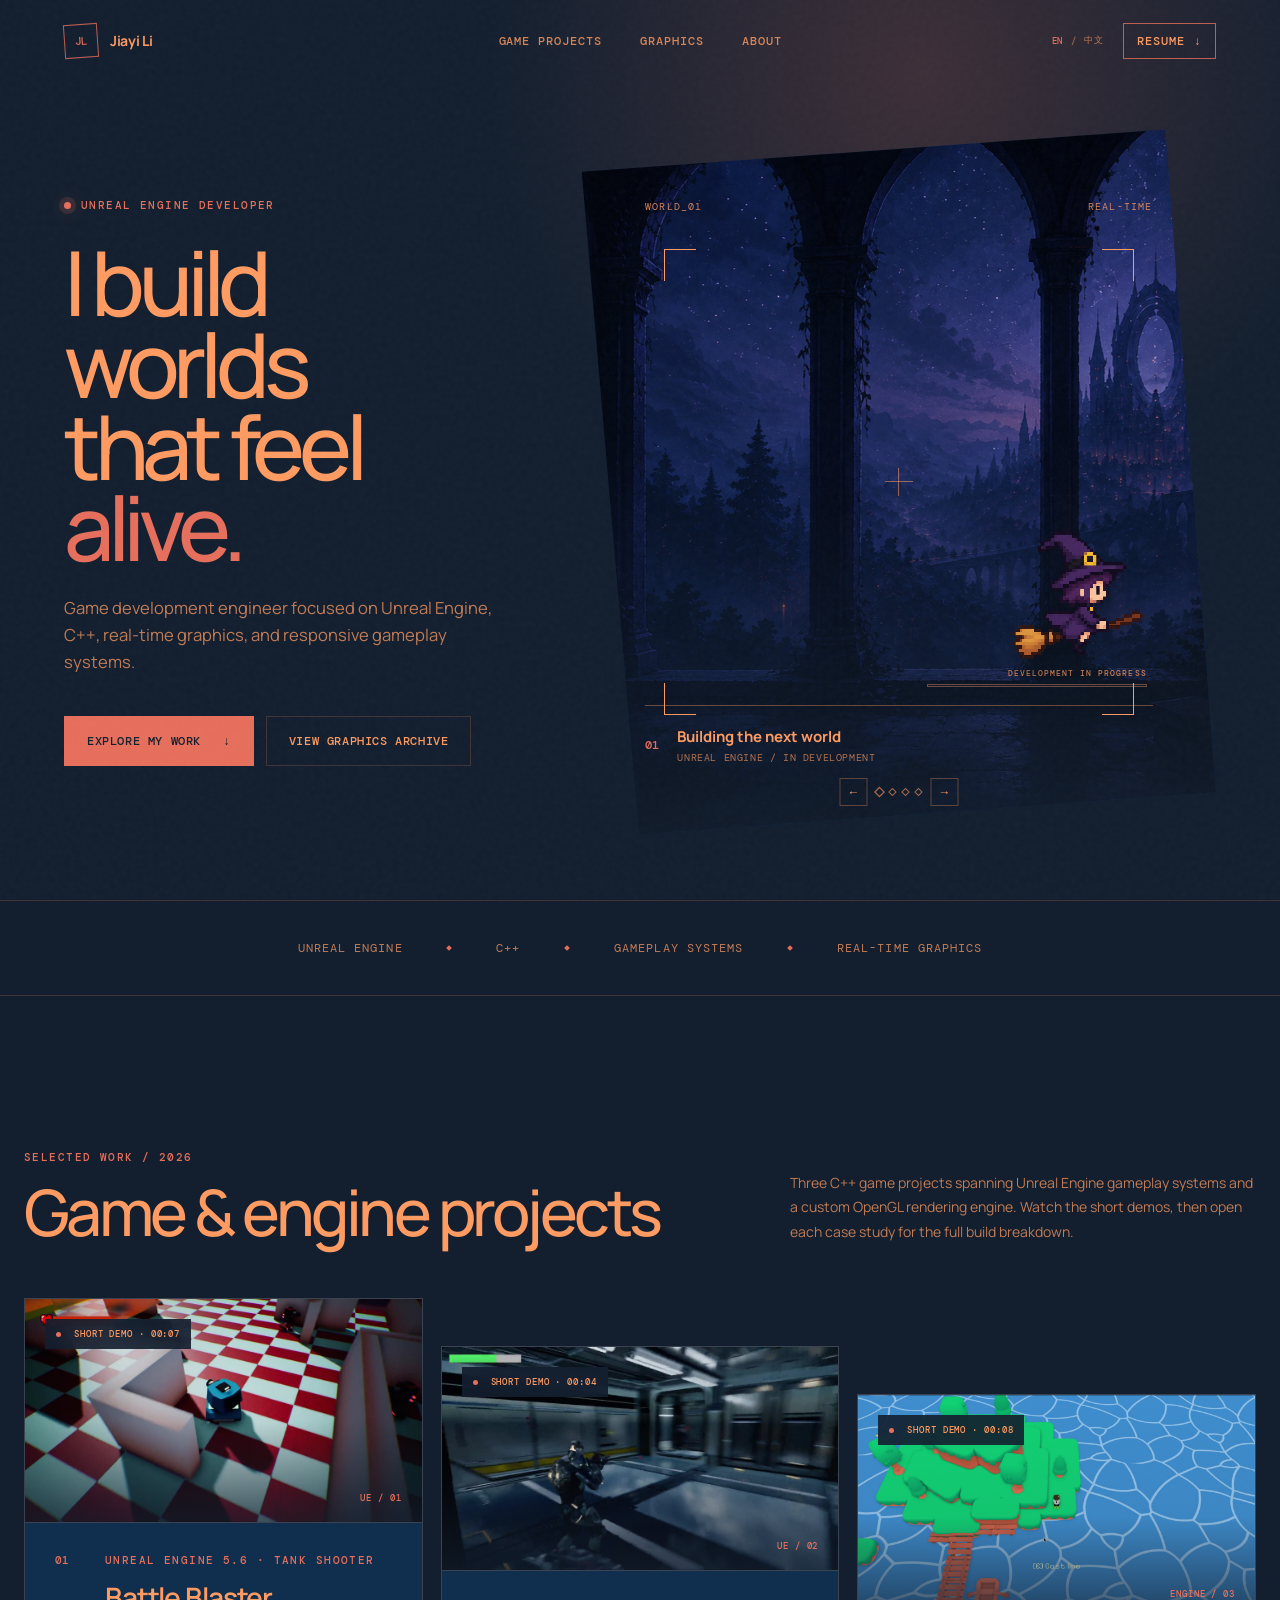
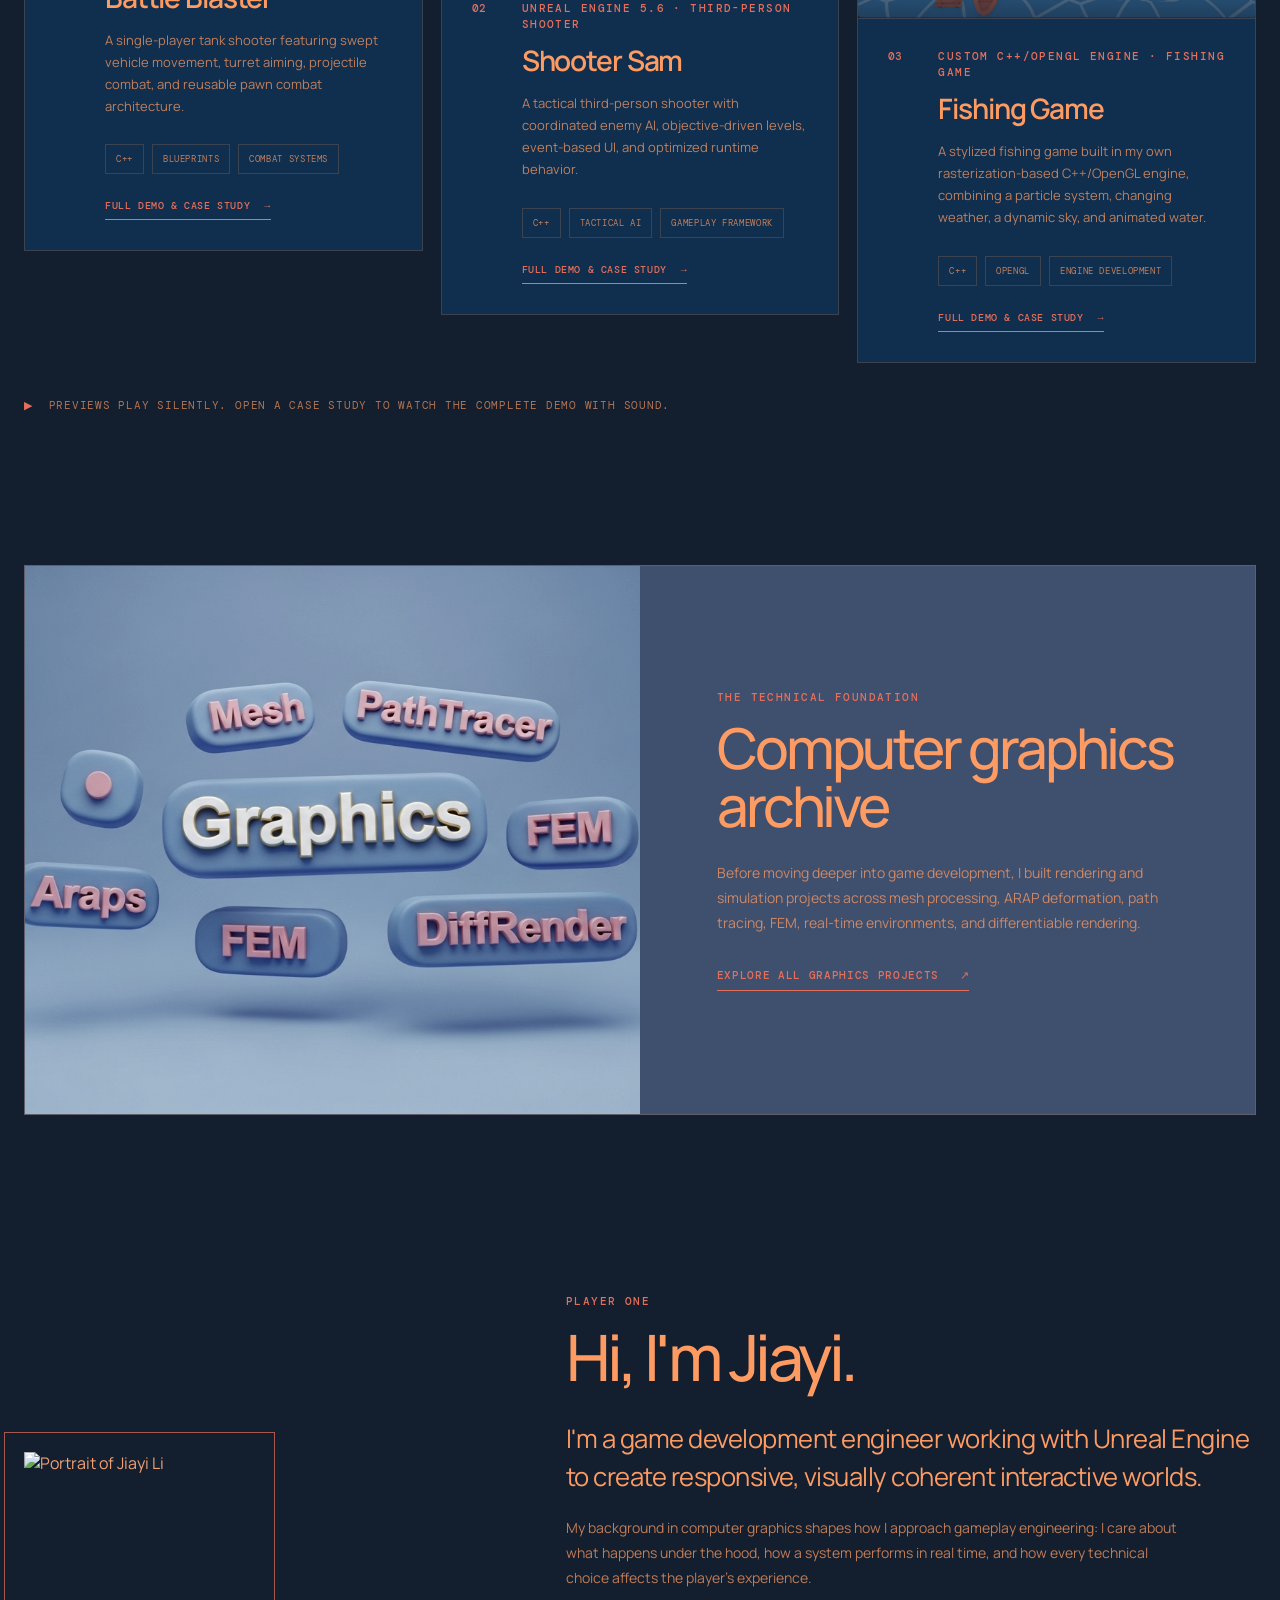
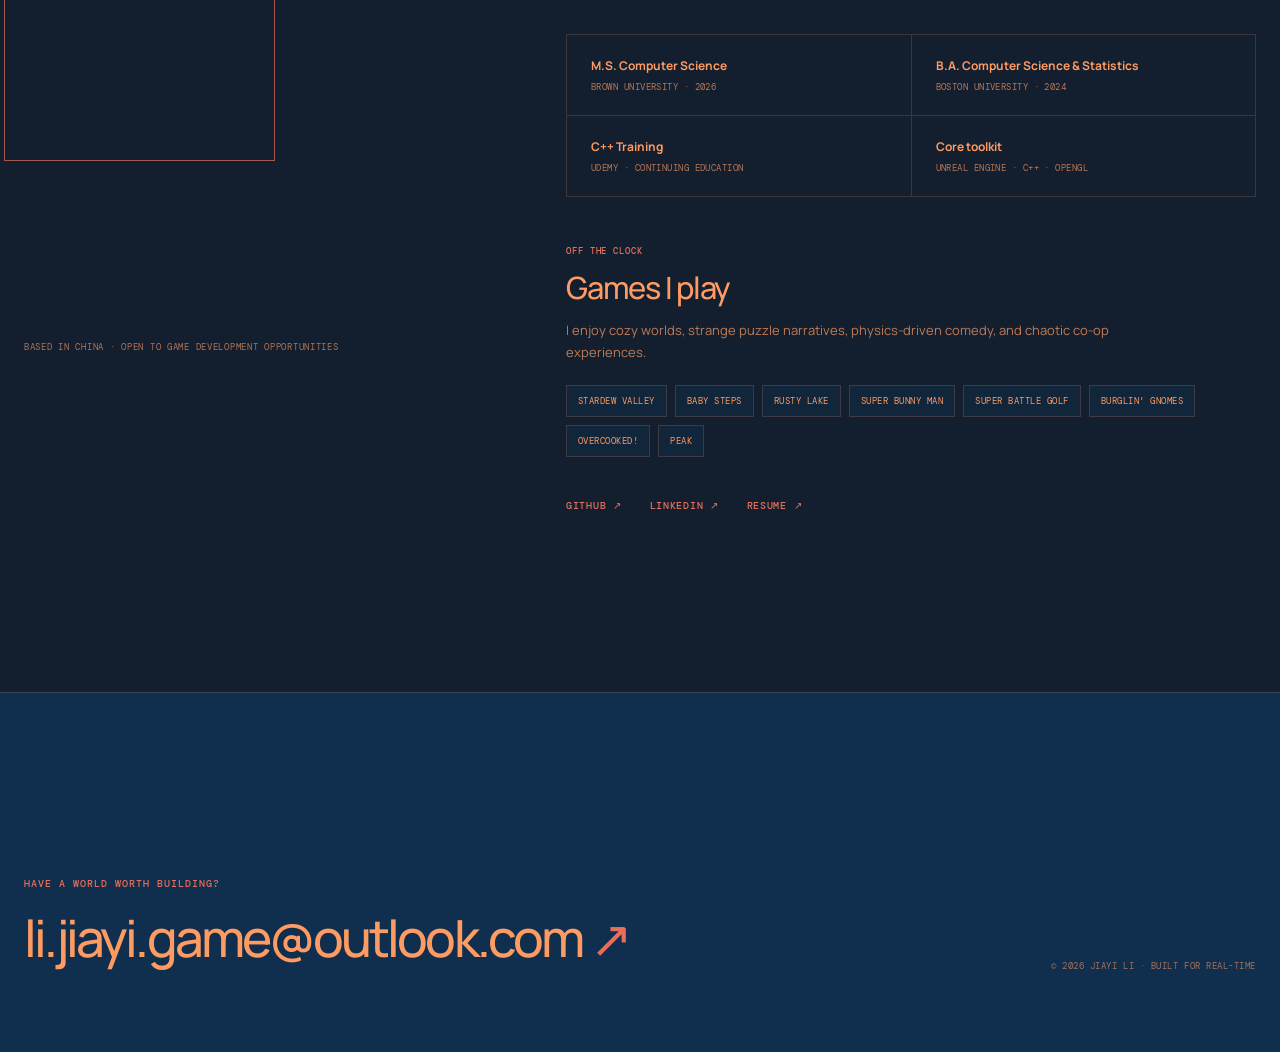
==== commit 76349123: "update" ====
--- a/index.html
+++ b/index.html
@@ -49,28 +49,77 @@
         </div>
       </div>
 
-      <div class="hero-visual" aria-label="A dark fantasy castle scene representing Jiayi's game currently in development">
-        <img src="assets/in-development-game.png" alt="Moonlit gothic arches overlooking a fantasy castle">
-        <div class="visual-shade" aria-hidden="true"></div>
+      <div class="hero-visual game-carousel" aria-label="Featured game carousel" aria-roledescription="carousel" tabindex="0">
+        <div class="carousel-track">
+          <article class="carousel-slide is-active" data-slide aria-hidden="false">
+            <img src="assets/in-development-game.png" alt="Moonlit gothic arches overlooking a fantasy castle">
+            <div class="visual-shade" aria-hidden="true"></div>
+            <div class="visual-caption">
+              <span class="caption-index">01</span>
+              <div><strong>Building the next world</strong><small>Unreal Engine / In development</small></div>
+            </div>
+            <div class="development-mark" role="img" aria-label="Pixel witch indicating a game currently in development">
+              <div class="witch-flight" aria-hidden="true">
+                <img class="pixel-witch" src="assets/pixel-witch-transparent.png" alt="">
+              </div>
+              <div class="development-status" aria-hidden="true">
+                <span class="development-label">Development in progress</span>
+                <span class="progress-track"><span class="progress-fill"></span></span>
+              </div>
+            </div>
+          </article>
+
+          <article class="carousel-slide" data-slide aria-hidden="true">
+            <video muted loop playsinline preload="metadata" poster="Demo/battle-blaster-poster.jpg" aria-hidden="true">
+              <source src="Demo/battle-blaster-preview.mp4" type="video/mp4">
+            </video>
+            <div class="visual-shade" aria-hidden="true"></div>
+            <a class="visual-caption carousel-project-link" href="battle-blaster.html" aria-label="Open the Battle Blaster case study">
+              <span class="caption-index">02</span>
+              <div><strong>Battle Blaster</strong><small>Unreal Engine / Tank combat</small></div>
+            </a>
+          </article>
+
+          <article class="carousel-slide" data-slide aria-hidden="true">
+            <video muted loop playsinline preload="metadata" poster="Demo/shooter-sam-poster.jpg" aria-hidden="true">
+              <source src="Demo/shooter-sam-preview.mp4" type="video/mp4">
+            </video>
+            <div class="visual-shade" aria-hidden="true"></div>
+            <a class="visual-caption carousel-project-link" href="shooter-sam.html" aria-label="Open the Shooter Sam case study">
+              <span class="caption-index">03</span>
+              <div><strong>Shooter Sam</strong><small>Unreal Engine / Tactical shooter</small></div>
+            </a>
+          </article>
+
+          <article class="carousel-slide" data-slide aria-hidden="true">
+            <video muted loop playsinline preload="metadata" poster="Demo/fishing-engine-poster.jpg" aria-hidden="true">
+              <source src="Demo/fishing-engine-preview.mp4" type="video/mp4">
+            </video>
+            <div class="visual-shade" aria-hidden="true"></div>
+            <a class="visual-caption carousel-project-link" href="fishing-engine.html" aria-label="Open the Fishing Game case study">
+              <span class="caption-index">04</span>
+              <div><strong>Fishing Game</strong><small>Custom C++ / OpenGL engine</small></div>
+            </a>
+          </article>
+        </div>
+
         <div class="viewfinder" aria-hidden="true">
           <span class="corner corner-tl"></span><span class="corner corner-tr"></span>
           <span class="corner corner-bl"></span><span class="corner corner-br"></span>
           <span class="crosshair"></span>
         </div>
         <div class="visual-topline"><span>WORLD_01</span><span>REAL-TIME</span></div>
-        <div class="visual-caption">
-          <span class="caption-index">01</span>
-          <div><strong>Building the next world</strong><small>Unreal Engine / In development</small></div>
-        </div>
-        <div class="development-mark" role="img" aria-label="Pixel witch indicating a game currently in development">
-          <div class="witch-flight" aria-hidden="true">
-            <img class="pixel-witch" src="assets/pixel-witch-transparent.png" alt="">
+        <div class="carousel-controls" aria-label="Carousel controls">
+          <button class="carousel-arrow carousel-prev" type="button" aria-label="Previous game">←</button>
+          <div class="carousel-dots" role="group" aria-label="Choose a game">
+            <button class="carousel-dot is-active" type="button" aria-label="Show in-development game" aria-current="true"></button>
+            <button class="carousel-dot" type="button" aria-label="Show Battle Blaster"></button>
+            <button class="carousel-dot" type="button" aria-label="Show Shooter Sam"></button>
+            <button class="carousel-dot" type="button" aria-label="Show Fishing Game"></button>
           </div>
-          <div class="development-status" aria-hidden="true">
-            <span class="development-label">Development in progress</span>
-            <span class="progress-track"><span class="progress-fill"></span></span>
-          </div>
-        </div>
+          <button class="carousel-arrow carousel-next" type="button" aria-label="Next game">→</button>
+        </div>
+        <span class="carousel-announcement sr-only" aria-live="polite">Showing slide 1 of 4</span>
       </div>
     </section>
 
@@ -223,6 +272,88 @@
     const updateHeader = () => header.classList.toggle('is-scrolled', window.scrollY > 24);
     updateHeader();
     window.addEventListener('scroll', updateHeader, { passive: true });
+
+    const carousel = document.querySelector('.game-carousel');
+    if (carousel) {
+      const slides = [...carousel.querySelectorAll('[data-slide]')];
+      const dots = [...carousel.querySelectorAll('.carousel-dot')];
+      const announcement = carousel.querySelector('.carousel-announcement');
+      const reduceMotion = window.matchMedia('(prefers-reduced-motion: reduce)').matches;
+      let activeSlide = 0;
+      let carouselTimer;
+      let swipeStartX = null;
+
+      const showSlide = (index, announce = true) => {
+        const nextSlide = (index + slides.length) % slides.length;
+        const rawDistance = nextSlide - activeSlide;
+        const reverse = rawDistance < 0 && Math.abs(rawDistance) < slides.length - 1 || rawDistance === slides.length - 1;
+        carousel.classList.toggle('is-reversing', reverse);
+        activeSlide = nextSlide;
+        slides.forEach((slide, slideIndex) => {
+          const isActive = slideIndex === activeSlide;
+          slide.classList.toggle('is-active', isActive);
+          slide.setAttribute('aria-hidden', String(!isActive));
+          slide.querySelectorAll('a').forEach(link => link.tabIndex = isActive ? 0 : -1);
+          const video = slide.querySelector('video');
+          if (video) {
+            if (isActive && !reduceMotion) video.play().catch(() => {});
+            else video.pause();
+          }
+          if (isActive && !reduceMotion) {
+            const media = slide.querySelector(':scope > img, :scope > video');
+            if (media) {
+              media.style.animation = 'none';
+              void media.offsetWidth;
+              media.style.animation = '';
+            }
+          }
+        });
+        dots.forEach((dot, dotIndex) => {
+          const isActive = dotIndex === activeSlide;
+          dot.classList.toggle('is-active', isActive);
+          if (isActive) dot.setAttribute('aria-current', 'true');
+          else dot.removeAttribute('aria-current');
+        });
+        if (announcement && announce) {
+          announcement.textContent = document.documentElement.lang.startsWith('zh')
+            ? `正在显示第 ${activeSlide + 1} 页，共 ${slides.length} 页`
+            : `Showing slide ${activeSlide + 1} of ${slides.length}`;
+        }
+      };
+
+      const startCarousel = () => {
+        if (reduceMotion || carousel.matches(':hover') || carousel.contains(document.activeElement)) return;
+        clearInterval(carouselTimer);
+        carouselTimer = setInterval(() => showSlide(activeSlide + 1, false), 6500);
+      };
+
+      carousel.querySelector('.carousel-prev').addEventListener('click', () => { showSlide(activeSlide - 1); startCarousel(); });
+      carousel.querySelector('.carousel-next').addEventListener('click', () => { showSlide(activeSlide + 1); startCarousel(); });
+      dots.forEach((dot, index) => dot.addEventListener('click', () => { showSlide(index); startCarousel(); }));
+      carousel.addEventListener('keydown', event => {
+        if (event.key === 'ArrowLeft' || event.key === 'ArrowRight') {
+          event.preventDefault();
+          showSlide(activeSlide + (event.key === 'ArrowRight' ? 1 : -1));
+          startCarousel();
+        }
+      });
+      carousel.addEventListener('mouseenter', () => clearInterval(carouselTimer));
+      carousel.addEventListener('mouseleave', startCarousel);
+      carousel.addEventListener('focusin', () => clearInterval(carouselTimer));
+      carousel.addEventListener('focusout', startCarousel);
+      carousel.addEventListener('pointerdown', event => {
+        if (event.pointerType !== 'mouse') swipeStartX = event.clientX;
+      });
+      carousel.addEventListener('pointerup', event => {
+        if (swipeStartX === null) return;
+        const distance = event.clientX - swipeStartX;
+        swipeStartX = null;
+        if (Math.abs(distance) > 42) showSlide(activeSlide + (distance < 0 ? 1 : -1));
+        startCarousel();
+      });
+      showSlide(0, false);
+      startCarousel();
+    }
 
     if (!window.matchMedia('(prefers-reduced-motion: reduce)').matches) {
       const revealItems = document.querySelectorAll('.project-card, .graphics-callout, .about');
--- a/index.css
+++ b/index.css
@@ -187,11 +187,18 @@
   aspect-ratio: 0.9;
   max-height: 760px;
   overflow: hidden;
+  touch-action: pan-y;
   background: var(--surface);
   clip-path: polygon(0 6%, 92% 0, 100% 94%, 9% 100%);
 }
 
-.hero-visual > img { width: 100%; height: 100%; object-fit: cover; transform: scale(1.08); }
+.carousel-track { position: absolute; inset: 0; perspective: 1150px; perspective-origin: 50% 48%; transform-style: preserve-3d; }
+.carousel-slide { position: absolute; inset: 0; opacity: 0; visibility: hidden; transform-origin: 50% 50%; transform: translate3d(11%, 0, -150px) rotateY(-9deg) scale(.94); filter: brightness(.68) saturate(.78); transition: opacity 680ms ease, transform 880ms cubic-bezier(.18,.82,.18,1), filter 760ms ease, visibility 0s linear 880ms; will-change: opacity, transform; backface-visibility: hidden; }
+.game-carousel.is-reversing .carousel-slide { transform: translate3d(-11%, 0, -150px) rotateY(9deg) scale(.94); }
+.carousel-slide.is-active { z-index: 1; opacity: 1; visibility: visible; transform: translate3d(0, 0, 0) rotateY(0) scale(1); filter: brightness(1) saturate(1); transition-delay: 0s; }
+.carousel-slide > img, .carousel-slide > video { display: block; width: 100%; height: 100%; object-fit: cover; transform: scale(1.045); animation: carousel-camera 7s ease-out both; }
+.carousel-slide:not(.is-active) > img, .carousel-slide:not(.is-active) > video { animation-play-state: paused; }
+.carousel-slide > video { background: var(--surface); }
 .visual-shade {
   position: absolute;
   inset: 0;
@@ -229,6 +236,8 @@
   align-items: center;
   gap: 18px;
 }
+.carousel-project-link { color: var(--ink); text-decoration: none; transition: border-color 180ms ease, color 180ms ease; }
+.carousel-project-link:hover { color: var(--text); border-color: rgba(254,155,98,.78); }
 .caption-index { color: var(--accent); font: 500 12px var(--mono); }
 .visual-caption strong, .visual-caption small { display: block; }
 .visual-caption strong { font-size: 15px; }
@@ -240,6 +249,14 @@
 .development-label { display: block; margin-bottom: 6px; color: rgba(254,155,98,.78); font: 500 8px var(--mono); text-align: right; text-transform: uppercase; letter-spacing: .13em; }
 .progress-track { display: block; height: 3px; overflow: hidden; border: 1px solid rgba(254,155,98,.38); background: rgba(19,31,47,.48); }
 .progress-fill { display: block; width: 38%; height: 100%; background: linear-gradient(90deg, var(--accent), var(--text)); box-shadow: 0 0 9px rgba(230,111,92,.52); animation: progress-scan 2.4s ease-in-out infinite; will-change: transform; }
+.carousel-controls { position: absolute; z-index: 6; left: 50%; bottom: 4%; display: flex; align-items: center; gap: 9px; transform: translateX(-50%); }
+.carousel-arrow, .carousel-dot { padding: 0; border: 0; color: var(--text); background: transparent; cursor: pointer; }
+.carousel-arrow { width: 28px; height: 28px; border: 1px solid rgba(254,155,98,.32); display: grid; place-items: center; font: 500 12px var(--mono); transition: color 160ms ease, border-color 160ms ease, background 160ms ease; }
+.carousel-arrow:hover, .carousel-arrow:focus-visible { color: var(--accent-dark); border-color: var(--text); background: var(--text); }
+.carousel-dots { display: flex; align-items: center; gap: 7px; }
+.carousel-dot { width: 6px; height: 6px; border: 1px solid rgba(254,155,98,.62); transform: rotate(45deg); transition: transform 180ms ease, background 180ms ease; }
+.carousel-dot.is-active { background: var(--text); transform: rotate(45deg) scale(1.3); }
+.sr-only { position: absolute !important; width: 1px; height: 1px; padding: 0; margin: -1px; overflow: hidden; clip: rect(0,0,0,0); white-space: nowrap; border: 0; }
 
 @keyframes witch-fly {
   0%, 100% { transform: translate3d(-7px, 2px, 0) rotate(-1.5deg); }
@@ -249,6 +266,11 @@
 @keyframes progress-scan {
   0% { transform: translateX(-105%); }
   55%, 100% { transform: translateX(265%); }
+}
+
+@keyframes carousel-camera {
+  from { transform: scale(1.045) translate3d(0, 0, 0); }
+  to { transform: scale(1.095) translate3d(-.7%, -.35%, 0); }
 }
 
 .discipline-strip {
@@ -430,6 +452,8 @@
   .hero-actions { align-items: stretch; flex-direction: column; }
   .button { width: 100%; }
   .hero-visual { aspect-ratio: .92; clip-path: polygon(0 4%, 94% 0, 100% 96%, 6% 100%); }
+  .carousel-controls { bottom: 3%; }
+  .carousel-arrow { width: 32px; height: 32px; }
   .discipline-strip { justify-content: flex-start; padding: 28px 20px; gap: 16px 20px; }
   .discipline-strip i { display: none; }
   .discipline-strip span { width: calc(50% - 10px); }
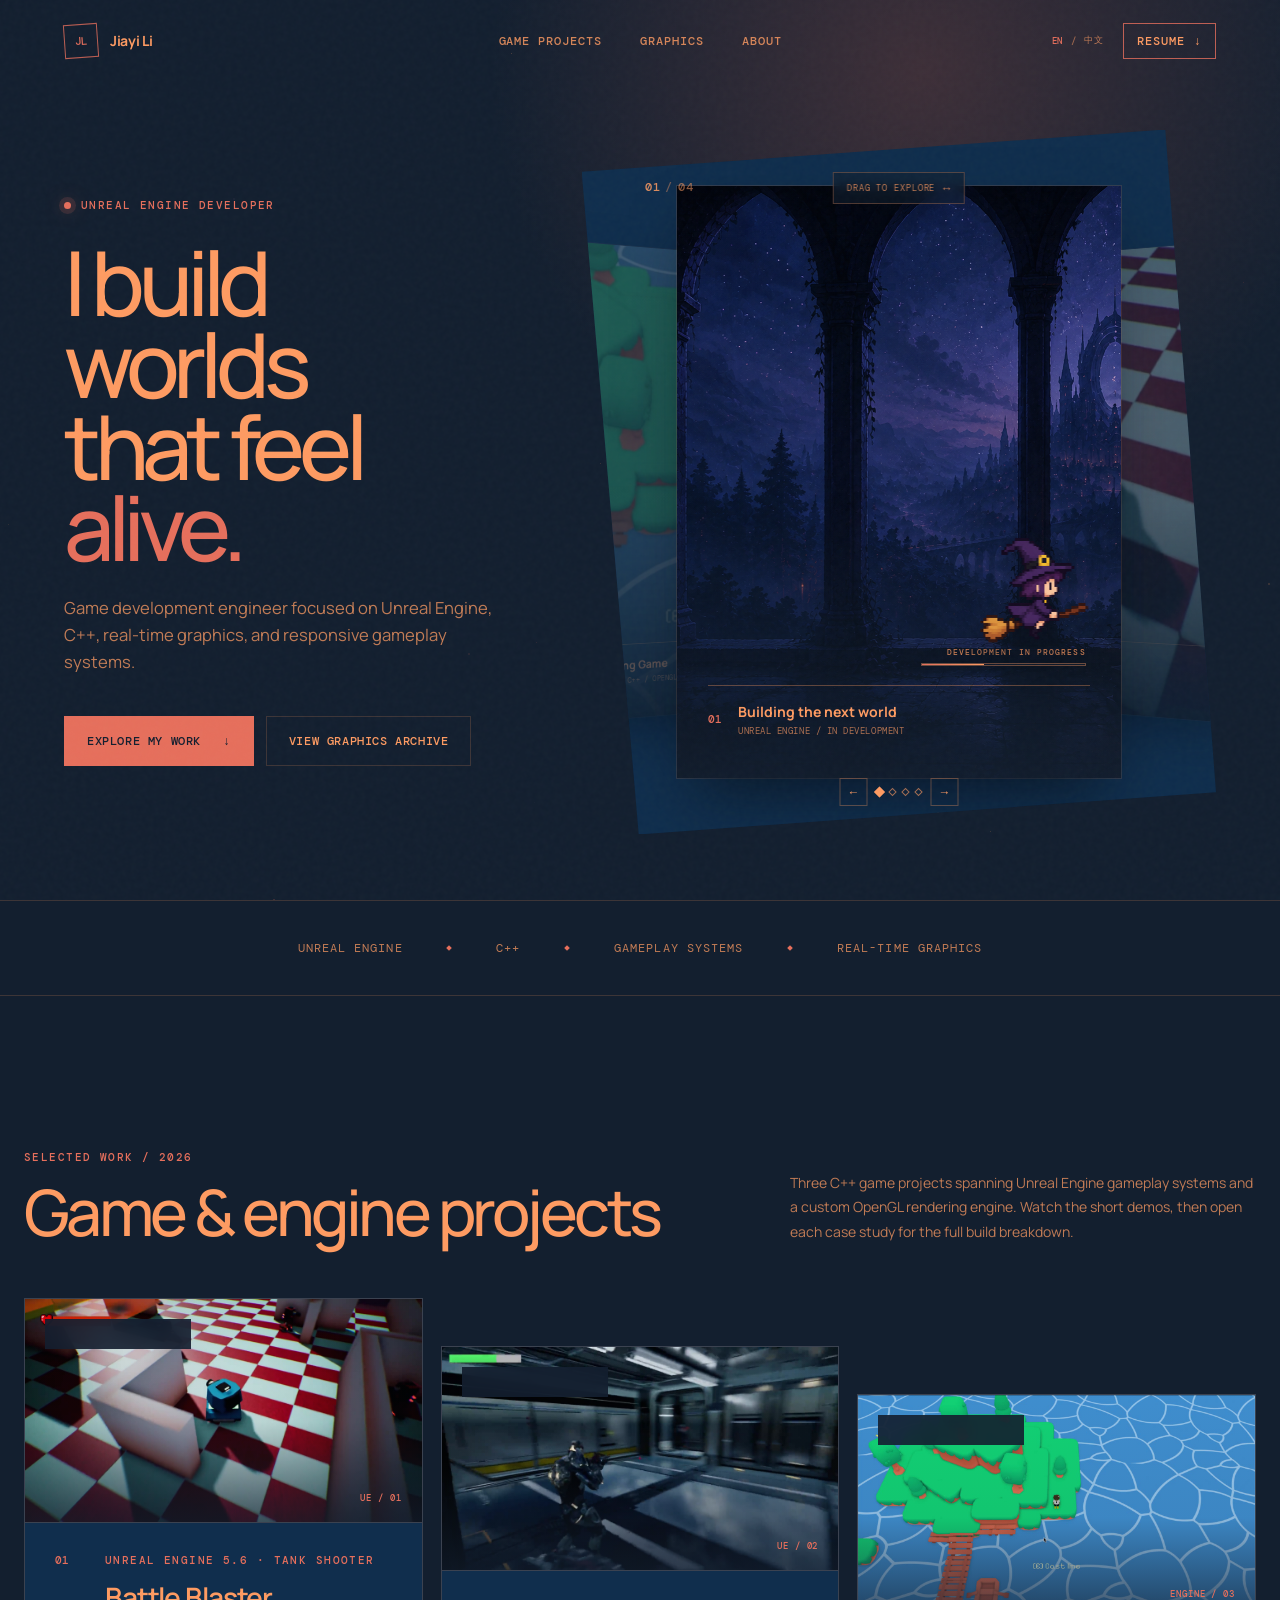
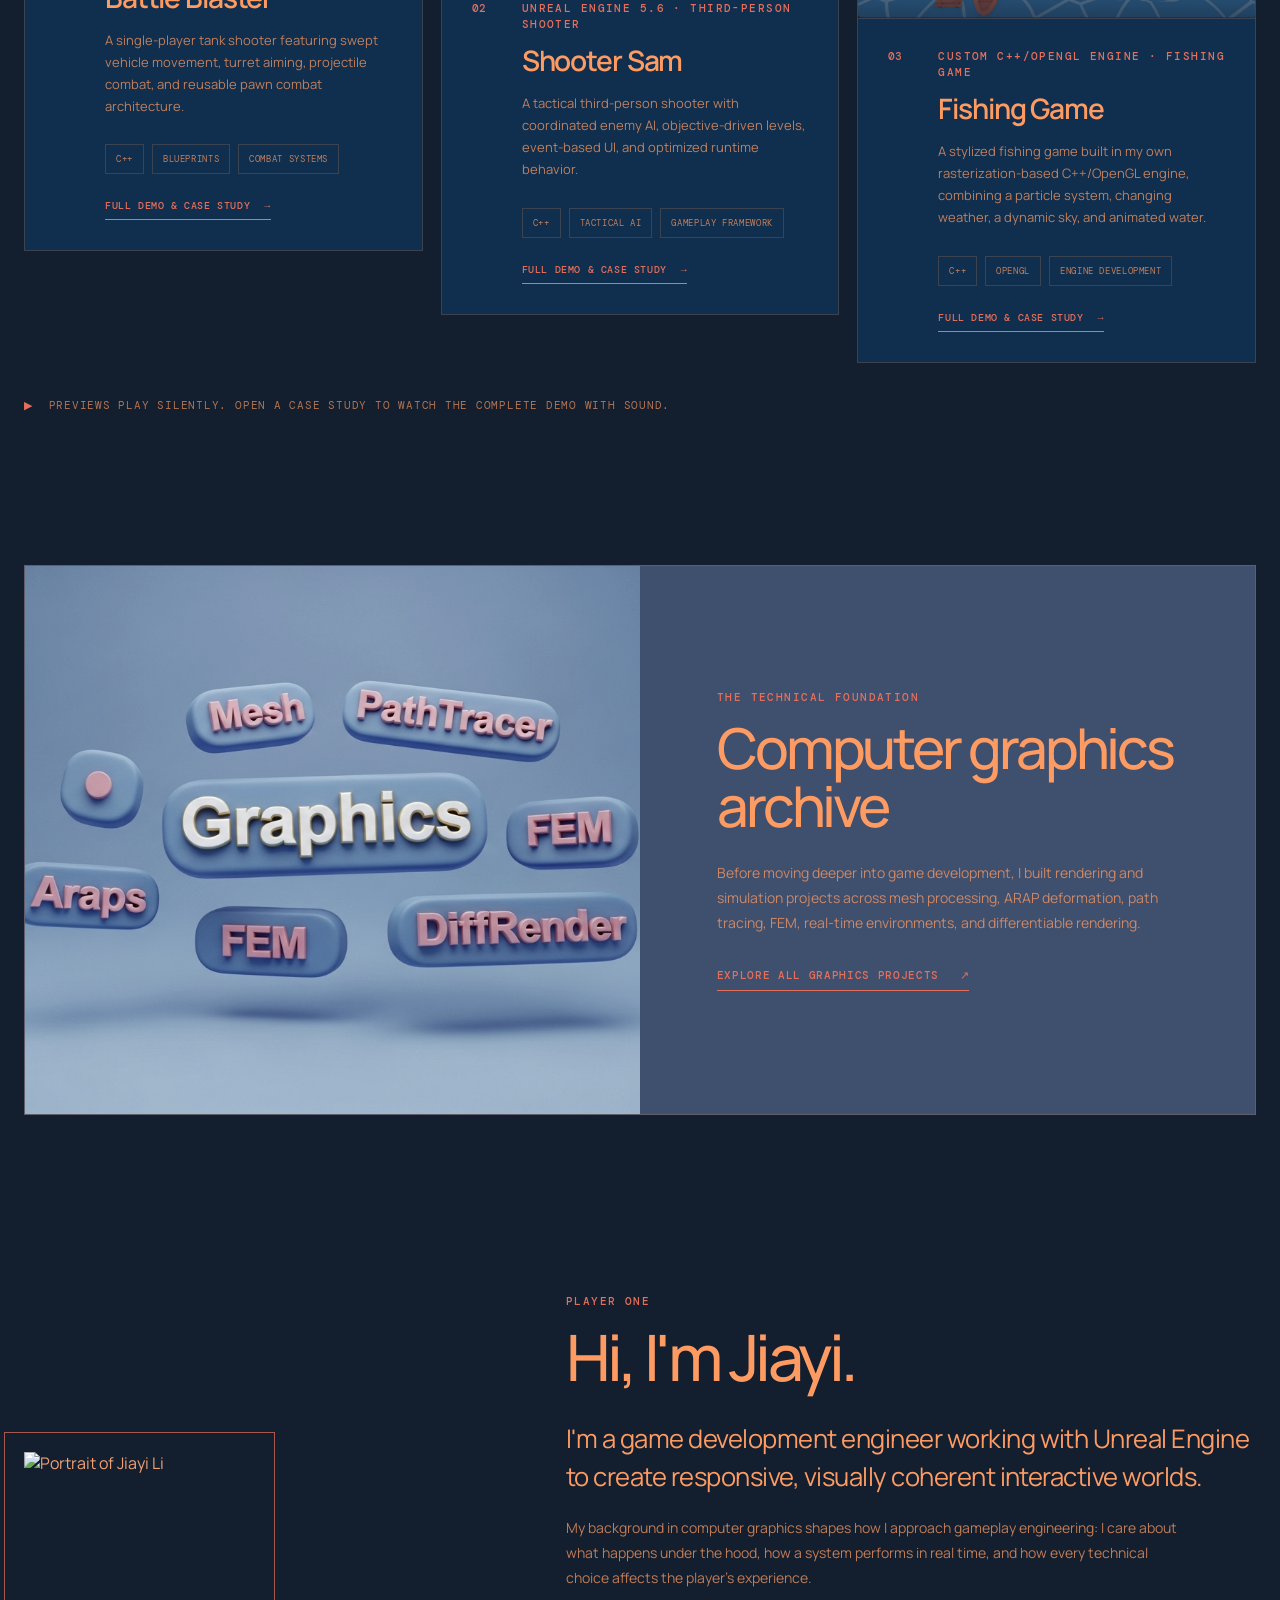
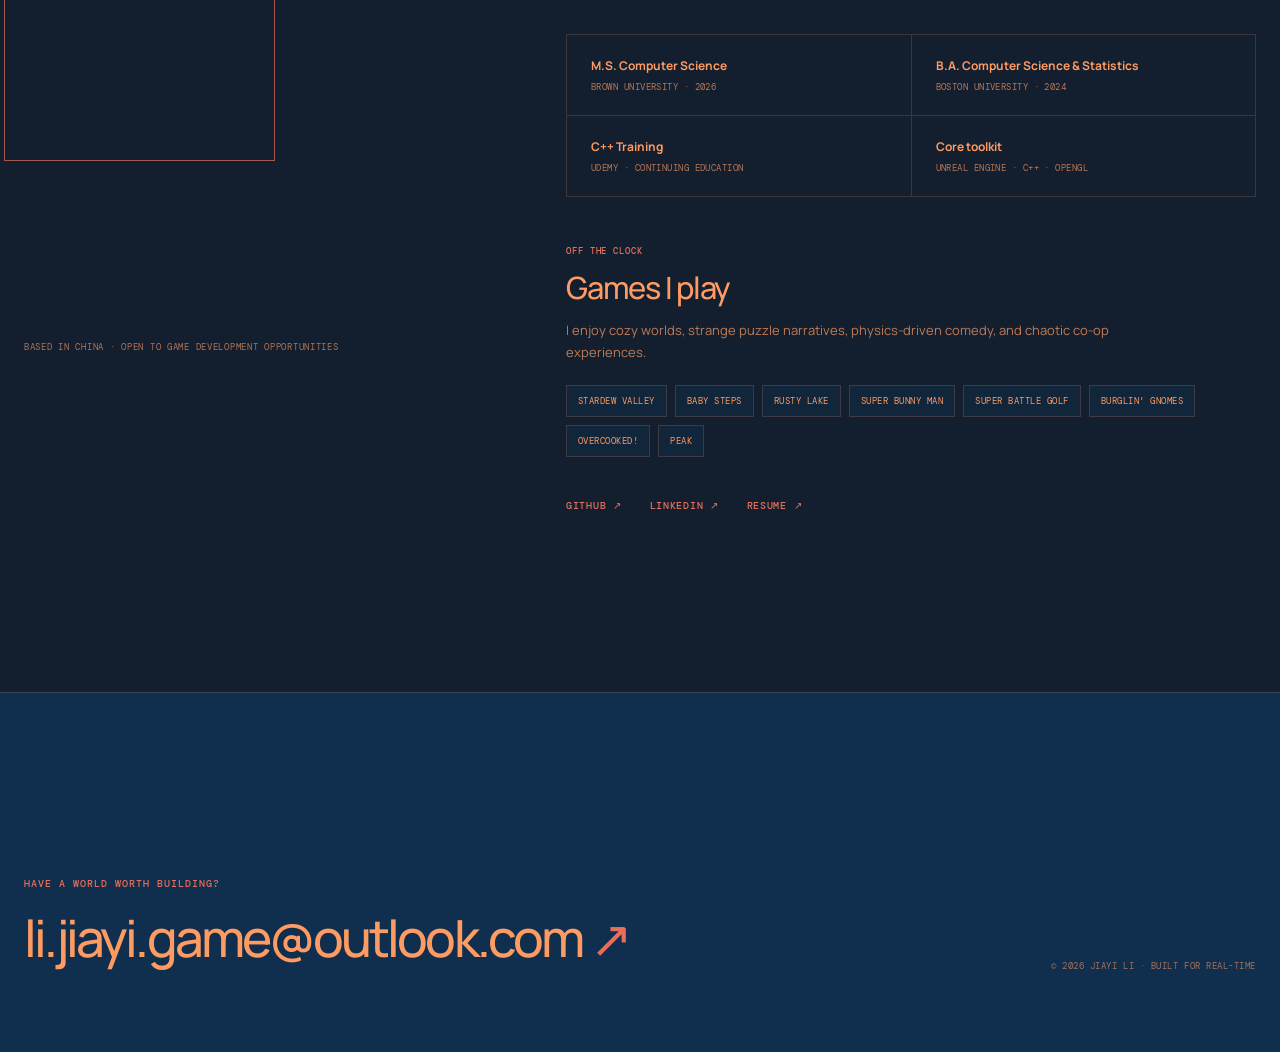
==== commit 38880d67: "effect" ====
--- a/index.html
+++ b/index.html
@@ -15,6 +15,41 @@
   <link rel="icon" href="image_3815.jpg" type="image/jpeg">
 </head>
 <body>
+  <div class="pixel-field" id="pixelField" aria-hidden="true"></div>
+
+  <div class="wand-intro" id="wandIntro" aria-hidden="true">
+    <div class="wand-flight">
+      <img class="wand-witch" src="assets/pixel-witch-transparent.png" alt="">
+    </div>
+    <div class="burst-screenflash" aria-hidden="true"></div>
+    <div class="wand-burst" aria-hidden="true">
+      <span class="burst-core"></span>
+      <span class="burst-ring"></span>
+      <span class="burst-ray" style="--ra:0deg"></span>
+      <span class="burst-ray" style="--ra:45deg"></span>
+      <span class="burst-ray" style="--ra:90deg"></span>
+      <span class="burst-ray" style="--ra:135deg"></span>
+      <span class="burst-ray" style="--ra:180deg"></span>
+      <span class="burst-ray" style="--ra:225deg"></span>
+      <span class="burst-ray" style="--ra:270deg"></span>
+      <span class="burst-ray" style="--ra:315deg"></span>
+      <span class="burst-heart" style="--hx:-34vw; --hy:-30vh; --hd:0s; --hs:1"></span>
+      <span class="burst-heart" style="--hx:38vw; --hy:-24vh; --hd:.05s; --hs:.85"></span>
+      <span class="burst-heart" style="--hx:-18vw; --hy:-40vh; --hd:.1s; --hs:.7"></span>
+      <span class="burst-heart" style="--hx:22vw; --hy:-42vh; --hd:.15s; --hs:.95"></span>
+      <span class="burst-heart" style="--hx:-42vw; --hy:-10vh; --hd:.2s; --hs:.75"></span>
+      <span class="burst-heart" style="--hx:44vw; --hy:-8vh; --hd:.08s; --hs:.65"></span>
+      <span class="burst-heart" style="--hx:-8vw; --hy:36vh; --hd:.12s; --hs:.8"></span>
+      <span class="burst-heart" style="--hx:12vw; --hy:38vh; --hd:.22s; --hs:.6"></span>
+      <span class="burst-glint" style="--gx:-46vw; --gy:12vh; --gd:0s"></span>
+      <span class="burst-glint" style="--gx:48vw; --gy:-18vh; --gd:.12s"></span>
+      <span class="burst-glint" style="--gx:-22vw; --gy:34vh; --gd:.2s"></span>
+      <span class="burst-glint" style="--gx:28vw; --gy:38vh; --gd:.06s"></span>
+      <span class="burst-glint" style="--gx:-6vw; --gy:-38vh; --gd:.18s"></span>
+      <span class="burst-glint" style="--gx:14vw; --gy:-30vh; --gd:.02s"></span>
+    </div>
+  </div>
+
   <div class="page-noise" aria-hidden="true"></div>
 
   <header class="site-header">
@@ -50,65 +85,73 @@
       </div>
 
       <div class="hero-visual game-carousel" aria-label="Featured game carousel" aria-roledescription="carousel" tabindex="0">
-        <div class="carousel-track">
-          <article class="carousel-slide is-active" data-slide aria-hidden="false">
-            <img src="assets/in-development-game.png" alt="Moonlit gothic arches overlooking a fantasy castle">
-            <div class="visual-shade" aria-hidden="true"></div>
-            <div class="visual-caption">
-              <span class="caption-index">01</span>
-              <div><strong>Building the next world</strong><small>Unreal Engine / In development</small></div>
-            </div>
-            <div class="development-mark" role="img" aria-label="Pixel witch indicating a game currently in development">
-              <div class="witch-flight" aria-hidden="true">
-                <img class="pixel-witch" src="assets/pixel-witch-transparent.png" alt="">
+        <div class="carousel-index" aria-hidden="true"><span class="carousel-index-current">01</span><span class="carousel-index-sep">/</span><span class="carousel-index-total">04</span></div>
+
+        <div class="carousel-stage">
+          <div class="carousel-track" data-track>
+            <article class="carousel-card is-active" data-card data-index="0" aria-hidden="false">
+              <div class="card-face">
+                <img src="assets/in-development-game.png" alt="Moonlit gothic arches overlooking a fantasy castle">
+                <div class="card-shade" aria-hidden="true"></div>
+                <div class="card-caption">
+                  <span class="caption-index">01</span>
+                  <div><strong>Building the next world</strong><small>Unreal Engine / In development</small></div>
+                </div>
+                <div class="development-mark" role="img" aria-label="Pixel witch indicating a game currently in development">
+                  <div class="witch-flight" aria-hidden="true">
+                    <img class="pixel-witch" src="assets/pixel-witch-transparent.png" alt="">
+                  </div>
+                  <div class="development-status" aria-hidden="true">
+                    <span class="development-label">Development in progress</span>
+                    <span class="progress-track"><span class="progress-fill"></span></span>
+                  </div>
+                </div>
               </div>
-              <div class="development-status" aria-hidden="true">
-                <span class="development-label">Development in progress</span>
-                <span class="progress-track"><span class="progress-fill"></span></span>
+            </article>
+
+            <article class="carousel-card" data-card data-index="1" aria-hidden="true">
+              <div class="card-face">
+                <video muted loop playsinline preload="metadata" poster="Demo/battle-blaster-poster.jpg" aria-hidden="true">
+                  <source src="Demo/battle-blaster-preview.mp4" type="video/mp4">
+                </video>
+                <div class="card-shade" aria-hidden="true"></div>
+                <a class="card-caption carousel-project-link" href="battle-blaster.html" aria-label="Open the Battle Blaster case study" tabindex="-1">
+                  <span class="caption-index">02</span>
+                  <div><strong>Battle Blaster</strong><small>Unreal Engine / Tank combat</small></div>
+                </a>
               </div>
-            </div>
-          </article>
-
-          <article class="carousel-slide" data-slide aria-hidden="true">
-            <video muted loop playsinline preload="metadata" poster="Demo/battle-blaster-poster.jpg" aria-hidden="true">
-              <source src="Demo/battle-blaster-preview.mp4" type="video/mp4">
-            </video>
-            <div class="visual-shade" aria-hidden="true"></div>
-            <a class="visual-caption carousel-project-link" href="battle-blaster.html" aria-label="Open the Battle Blaster case study">
-              <span class="caption-index">02</span>
-              <div><strong>Battle Blaster</strong><small>Unreal Engine / Tank combat</small></div>
-            </a>
-          </article>
-
-          <article class="carousel-slide" data-slide aria-hidden="true">
-            <video muted loop playsinline preload="metadata" poster="Demo/shooter-sam-poster.jpg" aria-hidden="true">
-              <source src="Demo/shooter-sam-preview.mp4" type="video/mp4">
-            </video>
-            <div class="visual-shade" aria-hidden="true"></div>
-            <a class="visual-caption carousel-project-link" href="shooter-sam.html" aria-label="Open the Shooter Sam case study">
-              <span class="caption-index">03</span>
-              <div><strong>Shooter Sam</strong><small>Unreal Engine / Tactical shooter</small></div>
-            </a>
-          </article>
-
-          <article class="carousel-slide" data-slide aria-hidden="true">
-            <video muted loop playsinline preload="metadata" poster="Demo/fishing-engine-poster.jpg" aria-hidden="true">
-              <source src="Demo/fishing-engine-preview.mp4" type="video/mp4">
-            </video>
-            <div class="visual-shade" aria-hidden="true"></div>
-            <a class="visual-caption carousel-project-link" href="fishing-engine.html" aria-label="Open the Fishing Game case study">
-              <span class="caption-index">04</span>
-              <div><strong>Fishing Game</strong><small>Custom C++ / OpenGL engine</small></div>
-            </a>
-          </article>
+            </article>
+
+            <article class="carousel-card" data-card data-index="2" aria-hidden="true">
+              <div class="card-face">
+                <video muted loop playsinline preload="metadata" poster="Demo/shooter-sam-poster.jpg" aria-hidden="true">
+                  <source src="Demo/shooter-sam-preview.mp4" type="video/mp4">
+                </video>
+                <div class="card-shade" aria-hidden="true"></div>
+                <a class="card-caption carousel-project-link" href="shooter-sam.html" aria-label="Open the Shooter Sam case study" tabindex="-1">
+                  <span class="caption-index">03</span>
+                  <div><strong>Shooter Sam</strong><small>Unreal Engine / Tactical shooter</small></div>
+                </a>
+              </div>
+            </article>
+
+            <article class="carousel-card" data-card data-index="3" aria-hidden="true">
+              <div class="card-face">
+                <video muted loop playsinline preload="metadata" poster="Demo/fishing-engine-poster.jpg" aria-hidden="true">
+                  <source src="Demo/fishing-engine-preview.mp4" type="video/mp4">
+                </video>
+                <div class="card-shade" aria-hidden="true"></div>
+                <a class="card-caption carousel-project-link" href="fishing-engine.html" aria-label="Open the Fishing Game case study" tabindex="-1">
+                  <span class="caption-index">04</span>
+                  <div><strong>Fishing Game</strong><small>Custom C++ / OpenGL engine</small></div>
+                </a>
+              </div>
+            </article>
+          </div>
         </div>
 
-        <div class="viewfinder" aria-hidden="true">
-          <span class="corner corner-tl"></span><span class="corner corner-tr"></span>
-          <span class="corner corner-bl"></span><span class="corner corner-br"></span>
-          <span class="crosshair"></span>
-        </div>
-        <div class="visual-topline"><span>WORLD_01</span><span>REAL-TIME</span></div>
+        <div class="carousel-hint" data-hint><span>Drag to explore</span><i aria-hidden="true">↔</i></div>
+
         <div class="carousel-controls" aria-label="Carousel controls">
           <button class="carousel-arrow carousel-prev" type="button" aria-label="Previous game">←</button>
           <div class="carousel-dots" role="group" aria-label="Choose a game">
@@ -266,6 +309,76 @@
 
   <script src="language.js"></script>
   <script>
+    (() => {
+      const field = document.getElementById('pixelField');
+      if (!field) return;
+      const reduceMotion = window.matchMedia('(prefers-reduced-motion: reduce)').matches;
+      const colors = ['var(--ink)', 'var(--accent)', 'var(--support)'];
+      const count = 24;
+      const frag = document.createDocumentFragment();
+      for (let i = 0; i < count; i++) {
+        const px = document.createElement('span');
+        const size = 1 + Math.round(Math.random());
+        px.style.width = size + 'px';
+        px.style.height = size + 'px';
+        px.style.left = (Math.random() * 100).toFixed(2) + 'vw';
+        px.style.top = (Math.random() * 100).toFixed(2) + 'vh';
+        px.style.background = colors[i % colors.length];
+        px.style.opacity = (0.06 + Math.random() * 0.16).toFixed(2);
+        if (!reduceMotion) {
+          const dur = (3.5 + Math.random() * 3) + 's';
+          const delay = (Math.random() * 4).toFixed(2) + 's';
+          px.style.animation = `pixel-twinkle ${dur} ease-in-out ${delay} infinite`;
+        }
+        frag.appendChild(px);
+      }
+      field.appendChild(frag);
+    })();
+
+    (() => {
+      const DEBUG_ALWAYS_PLAY = true; // TEMP: set back to false to restore the once-per-hour gate
+      const intro = document.getElementById('wandIntro');
+      if (!intro) return;
+      const reduceMotion = window.matchMedia('(prefers-reduced-motion: reduce)').matches;
+      const HOUR = 60 * 60 * 1000;
+      const KEY = 'jl_wand_intro_ts';
+      let shouldPlay = DEBUG_ALWAYS_PLAY;
+      if (!DEBUG_ALWAYS_PLAY) {
+        try {
+          const last = Number(localStorage.getItem(KEY) || 0);
+          shouldPlay = Date.now() - last > HOUR;
+          if (shouldPlay) localStorage.setItem(KEY, String(Date.now()));
+        } catch (err) {
+          shouldPlay = true;
+        }
+      }
+      if (!shouldPlay || reduceMotion) {
+        intro.remove();
+        return;
+      }
+
+      const witchImg = intro.querySelector('.wand-witch');
+      const spawnDrop = () => {
+        if (!witchImg || !witchImg.isConnected) return;
+        const rect = witchImg.getBoundingClientRect();
+        const drop = document.createElement('span');
+        drop.className = 'wand-drop';
+        drop.style.left = (rect.left + rect.width * 0.12) + 'px';
+        drop.style.top = (rect.top + rect.height * 0.82) + 'px';
+        document.body.appendChild(drop);
+        drop.addEventListener('animationend', () => drop.remove());
+        setTimeout(() => drop.remove(), 900);
+      };
+      setTimeout(spawnDrop, 900);
+      setTimeout(spawnDrop, 1750);
+      setTimeout(spawnDrop, 2600);
+
+      intro.addEventListener('animationend', event => {
+        if (event.target === intro) intro.remove();
+      });
+      setTimeout(() => intro.remove(), 4500);
+    })();
+
     document.getElementById('year').textContent = new Date().getFullYear();
 
     const header = document.querySelector('.site-header');
@@ -275,84 +388,207 @@
 
     const carousel = document.querySelector('.game-carousel');
     if (carousel) {
-      const slides = [...carousel.querySelectorAll('[data-slide]')];
+      const track = carousel.querySelector('[data-track]');
+      const stage = carousel.querySelector('.carousel-stage');
+      const cards = [...carousel.querySelectorAll('[data-card]')];
       const dots = [...carousel.querySelectorAll('.carousel-dot')];
       const announcement = carousel.querySelector('.carousel-announcement');
+      const hint = carousel.querySelector('[data-hint]');
+      const indexCurrent = carousel.querySelector('.carousel-index-current');
+      const n = cards.length;
       const reduceMotion = window.matchMedia('(prefers-reduced-motion: reduce)').matches;
-      let activeSlide = 0;
-      let carouselTimer;
-      let swipeStartX = null;
-
-      const showSlide = (index, announce = true) => {
-        const nextSlide = (index + slides.length) % slides.length;
-        const rawDistance = nextSlide - activeSlide;
-        const reverse = rawDistance < 0 && Math.abs(rawDistance) < slides.length - 1 || rawDistance === slides.length - 1;
-        carousel.classList.toggle('is-reversing', reverse);
-        activeSlide = nextSlide;
-        slides.forEach((slide, slideIndex) => {
-          const isActive = slideIndex === activeSlide;
-          slide.classList.toggle('is-active', isActive);
-          slide.setAttribute('aria-hidden', String(!isActive));
-          slide.querySelectorAll('a').forEach(link => link.tabIndex = isActive ? 0 : -1);
-          const video = slide.querySelector('video');
+
+      let floatIndex = 0;
+      let activeIndex = 0;
+      let dragging = false;
+      let dragStartX = 0;
+      let dragStartFloat = 0;
+      let lastMoveX = 0;
+      let lastMoveTime = 0;
+      let velocity = 0;
+      let rafId = null;
+      let autoplayTimer = null;
+
+      const clamp = (v, min, max) => Math.max(min, Math.min(max, v));
+      const pad2 = num => String(num).padStart(2, '0');
+
+      const shortestOffset = (i, f) => {
+        let raw = (i - f) % n;
+        if (raw > n / 2) raw -= n;
+        if (raw < -n / 2) raw += n;
+        return raw;
+      };
+
+      const syncActiveUI = () => {
+        cards.forEach((card, i) => {
+          const isActive = i === activeIndex;
+          card.setAttribute('aria-hidden', String(!isActive));
+          const link = card.querySelector('a');
+          if (link) link.tabIndex = isActive ? 0 : -1;
+          const video = card.querySelector('video');
           if (video) {
             if (isActive && !reduceMotion) video.play().catch(() => {});
             else video.pause();
           }
-          if (isActive && !reduceMotion) {
-            const media = slide.querySelector(':scope > img, :scope > video');
-            if (media) {
-              media.style.animation = 'none';
-              void media.offsetWidth;
-              media.style.animation = '';
-            }
-          }
         });
-        dots.forEach((dot, dotIndex) => {
-          const isActive = dotIndex === activeSlide;
+        dots.forEach((dot, i) => {
+          const isActive = i === activeIndex;
           dot.classList.toggle('is-active', isActive);
           if (isActive) dot.setAttribute('aria-current', 'true');
           else dot.removeAttribute('aria-current');
         });
-        if (announcement && announce) {
+        if (indexCurrent) indexCurrent.textContent = pad2(activeIndex + 1);
+        if (announcement) {
           announcement.textContent = document.documentElement.lang.startsWith('zh')
-            ? `正在显示第 ${activeSlide + 1} 页，共 ${slides.length} 页`
-            : `Showing slide ${activeSlide + 1} of ${slides.length}`;
+            ? `正在显示第 ${activeIndex + 1} 页，共 ${n} 页`
+            : `Showing slide ${activeIndex + 1} of ${n}`;
         }
       };
 
-      const startCarousel = () => {
-        if (reduceMotion || carousel.matches(':hover') || carousel.contains(document.activeElement)) return;
-        clearInterval(carouselTimer);
-        carouselTimer = setInterval(() => showSlide(activeSlide + 1, false), 6500);
-      };
-
-      carousel.querySelector('.carousel-prev').addEventListener('click', () => { showSlide(activeSlide - 1); startCarousel(); });
-      carousel.querySelector('.carousel-next').addEventListener('click', () => { showSlide(activeSlide + 1); startCarousel(); });
-      dots.forEach((dot, index) => dot.addEventListener('click', () => { showSlide(index); startCarousel(); }));
+      const render = () => {
+        let nearest = 0;
+        let nearestDist = Infinity;
+        cards.forEach((card, i) => {
+          const offset = shortestOffset(i, floatIndex);
+          const dist = Math.abs(offset);
+          if (dist < nearestDist) { nearestDist = dist; nearest = i; }
+          const clampedDist = Math.min(dist, 2.2);
+          const translateX = offset * 46;
+          const translateZ = -clampedDist * 190;
+          const rotateY = clamp(-offset * 30, -68, 68);
+          const scale = 1 - Math.min(dist, 2) * 0.13;
+          const opacity = Math.max(0, 1 - clampedDist / 2.1);
+          const brightness = (1 - Math.min(dist, 2) * 0.3).toFixed(2);
+          const saturate = (1 - Math.min(dist, 2) * 0.32).toFixed(2);
+          card.style.transform = `translate3d(${translateX}%, 0, ${translateZ}px) rotateY(${rotateY}deg) scale(${scale.toFixed(3)})`;
+          card.style.opacity = opacity.toFixed(3);
+          card.style.filter = `brightness(${brightness}) saturate(${saturate})`;
+          card.style.zIndex = String(Math.round(1000 - clampedDist * 10));
+          card.classList.toggle('is-active', dist < 0.001);
+          card.style.pointerEvents = dist < 1.35 ? 'auto' : 'none';
+        });
+        if (nearest !== activeIndex) {
+          activeIndex = nearest;
+          syncActiveUI();
+        }
+      };
+
+      const animateTo = (target, duration = 560) => {
+        cancelAnimationFrame(rafId);
+        const start = floatIndex;
+        const delta = target - start;
+        if (Math.abs(delta) < 0.0005) { floatIndex = target; render(); return; }
+        const startTime = performance.now();
+        const ease = t => 1 - Math.pow(1 - t, 3);
+        const step = now => {
+          const t = clamp((now - startTime) / duration, 0, 1);
+          floatIndex = start + delta * ease(t);
+          render();
+          if (t < 1) rafId = requestAnimationFrame(step);
+          else floatIndex = target;
+        };
+        rafId = requestAnimationFrame(step);
+      };
+
+      const goTo = indexTarget => {
+        const current = Math.round(floatIndex);
+        let diff = (((indexTarget - current) % n) + n) % n;
+        if (diff > n / 2) diff -= n;
+        animateTo(current + diff);
+      };
+
+      const stopAutoplay = () => clearInterval(autoplayTimer);
+      const startAutoplay = () => {
+        if (reduceMotion) return;
+        stopAutoplay();
+        autoplayTimer = setInterval(() => {
+          if (dragging || carousel.matches(':hover') || carousel.contains(document.activeElement)) return;
+          animateTo(Math.round(floatIndex) + 1);
+        }, 6000);
+      };
+
+      const dismissHint = () => hint && hint.classList.add('is-dismissed');
+
+      track.addEventListener('pointerdown', event => {
+        dragging = true;
+        dragStartX = event.clientX;
+        dragStartFloat = floatIndex;
+        lastMoveX = event.clientX;
+        lastMoveTime = performance.now();
+        velocity = 0;
+        track.classList.add('is-grabbing');
+        track.setPointerCapture(event.pointerId);
+        cancelAnimationFrame(rafId);
+      });
+
+      track.addEventListener('pointermove', event => {
+        if (!dragging) return;
+        dismissHint();
+        const perSlide = carousel.clientWidth * 0.42;
+        const dx = event.clientX - dragStartX;
+        floatIndex = dragStartFloat - dx / perSlide;
+        const now = performance.now();
+        const dt = now - lastMoveTime;
+        if (dt > 8) {
+          velocity = (event.clientX - lastMoveX) / dt;
+          lastMoveTime = now;
+          lastMoveX = event.clientX;
+        }
+        render();
+      });
+
+      const endDrag = event => {
+        if (!dragging) return;
+        dragging = false;
+        track.classList.remove('is-grabbing');
+        if (event && event.pointerId !== undefined) {
+          try { track.releasePointerCapture(event.pointerId); } catch (err) {}
+        }
+        const perSlide = carousel.clientWidth * 0.42;
+        const projected = floatIndex - (velocity * 140) / perSlide;
+        animateTo(Math.round(projected));
+      };
+
+      track.addEventListener('pointerup', endDrag);
+      track.addEventListener('pointercancel', endDrag);
+
+      cards.forEach((card, i) => {
+        card.addEventListener('click', event => {
+          if (i === activeIndex) return;
+          event.preventDefault();
+          dismissHint();
+          goTo(i);
+        });
+      });
+
+      carousel.querySelector('.carousel-prev').addEventListener('click', () => { dismissHint(); goTo(Math.round(floatIndex) - 1); });
+      carousel.querySelector('.carousel-next').addEventListener('click', () => { dismissHint(); goTo(Math.round(floatIndex) + 1); });
+      dots.forEach((dot, index) => dot.addEventListener('click', () => { dismissHint(); goTo(index); }));
+
       carousel.addEventListener('keydown', event => {
         if (event.key === 'ArrowLeft' || event.key === 'ArrowRight') {
           event.preventDefault();
-          showSlide(activeSlide + (event.key === 'ArrowRight' ? 1 : -1));
-          startCarousel();
+          dismissHint();
+          goTo(Math.round(floatIndex) + (event.key === 'ArrowRight' ? 1 : -1));
         }
       });
-      carousel.addEventListener('mouseenter', () => clearInterval(carouselTimer));
-      carousel.addEventListener('mouseleave', startCarousel);
-      carousel.addEventListener('focusin', () => clearInterval(carouselTimer));
-      carousel.addEventListener('focusout', startCarousel);
-      carousel.addEventListener('pointerdown', event => {
-        if (event.pointerType !== 'mouse') swipeStartX = event.clientX;
-      });
-      carousel.addEventListener('pointerup', event => {
-        if (swipeStartX === null) return;
-        const distance = event.clientX - swipeStartX;
-        swipeStartX = null;
-        if (Math.abs(distance) > 42) showSlide(activeSlide + (distance < 0 ? 1 : -1));
-        startCarousel();
-      });
-      showSlide(0, false);
-      startCarousel();
+
+      if (!reduceMotion && stage) {
+        carousel.addEventListener('pointermove', event => {
+          if (dragging) return;
+          const rect = carousel.getBoundingClientRect();
+          const px = (event.clientX - rect.left) / rect.width - 0.5;
+          const py = (event.clientY - rect.top) / rect.height - 0.5;
+          stage.style.transform = `rotateX(${(-py * 7).toFixed(2)}deg) rotateY(${(px * 7).toFixed(2)}deg)`;
+        });
+        carousel.addEventListener('pointerleave', () => {
+          stage.style.transform = 'rotateX(0deg) rotateY(0deg)';
+        });
+      }
+
+      render();
+      syncActiveUI();
+      startAutoplay();
     }
 
     if (!window.matchMedia('(prefers-reduced-motion: reduce)').matches) {
--- a/index.css
+++ b/index.css
@@ -46,6 +46,221 @@
 
 a { color: inherit; }
 img { display: block; max-width: 100%; }
+
+.pixel-field {
+  position: fixed;
+  z-index: -1;
+  inset: 0;
+  overflow: hidden;
+  pointer-events: none;
+}
+.pixel-field span {
+  position: absolute;
+  border-radius: 0;
+  will-change: opacity;
+}
+@keyframes pixel-twinkle {
+  0%, 100% { opacity: .15; }
+  50% { opacity: .85; }
+}
+
+.wand-intro {
+  position: fixed;
+  z-index: 999;
+  inset: 0;
+  overflow: hidden;
+  background: var(--page);
+  pointer-events: none;
+  clip-path: circle(150% at 50% 46%);
+  animation: wand-reveal 820ms cubic-bezier(.61, 0, .2, 1) 3450ms 1 both;
+}
+.wand-flight {
+  position: absolute;
+  left: 50%;
+  top: 50%;
+  width: 130px;
+  margin: -68px 0 0 -65px;
+  transform: translate3d(-58vw, 42vh, 0) rotate(-24deg) scale(.55);
+  opacity: 0;
+  animation: wand-fly 3000ms cubic-bezier(.32, .98, .44, 1) 150ms 1 both;
+  will-change: transform, opacity;
+}
+.wand-witch {
+  width: 100%;
+  height: auto;
+  image-rendering: pixelated;
+  filter: drop-shadow(0 10px 22px rgba(5, 9, 16, .55)) drop-shadow(0 0 24px rgba(230, 111, 92, .5));
+  animation: witch-fly 620ms ease-in-out infinite;
+}
+.wand-drop {
+  position: fixed;
+  z-index: 999;
+  width: 5px;
+  height: 5px;
+  margin: -2.5px 0 0 -2.5px;
+  border-radius: 50%;
+  background: radial-gradient(circle, #fff3e8, var(--ink) 45%, var(--accent) 70%, transparent 78%);
+  box-shadow: 0 0 8px 1px rgba(230, 111, 92, .6);
+  opacity: 0;
+  pointer-events: none;
+  animation: drop-fall 800ms cubic-bezier(.3, .8, .4, 1) 1 both;
+}
+
+@keyframes wand-fly {
+  0%   { transform: translate3d(-58vw, 42vh, 0) rotate(-24deg) scale(.55); opacity: 0; }
+  9%   { opacity: 1; }
+  22%  { transform: translate3d(-30vw, -6vh, 0) rotate(10deg) scale(.85); }
+  46%  { transform: translate3d(2vw, -22vh, 0) rotate(-14deg) scale(1); }
+  70%  { transform: translate3d(34vw, 4vh, 0) rotate(12deg) scale(.92); }
+  92%  { opacity: 1; }
+  100% { transform: translate3d(64vw, -34vh, 0) rotate(-20deg) scale(.6); opacity: 0; }
+}
+@keyframes drop-fall {
+  0%   { opacity: 0; transform: translate(0, 0) scale(.5); }
+  18%  { opacity: 1; transform: translate(-1px, 4px) scale(1); }
+  100% { opacity: 0; transform: translate(-7px, 30px) scale(.4); }
+}
+@keyframes wand-reveal {
+  0%   { clip-path: circle(150% at 50% 46%); }
+  100% { clip-path: circle(0% at 50% 46%); }
+}
+
+/* Magical burst — plays after the witch passes through, before the reveal wipe */
+.burst-screenflash {
+  position: absolute;
+  inset: 0;
+  background: radial-gradient(circle at 50% 46%, #fff8ef 0%, var(--ink) 22%, var(--accent) 45%, transparent 74%);
+  opacity: 0;
+  mix-blend-mode: screen;
+  animation: burst-screenflash 1150ms cubic-bezier(.16, .8, .2, 1) 2620ms 1 both;
+}
+.wand-burst {
+  position: absolute;
+  left: 50%;
+  top: 46%;
+  width: 0;
+  height: 0;
+}
+.burst-core {
+  position: absolute;
+  left: 0;
+  top: 0;
+  width: 30vmin;
+  height: 30vmin;
+  margin: -15vmin 0 0 -15vmin;
+  border-radius: 50%;
+  background: radial-gradient(circle, #fff8ef 0%, var(--ink) 32%, var(--accent) 58%, transparent 74%);
+  opacity: 0;
+  scale: .1;
+  mix-blend-mode: screen;
+  animation: burst-core 1150ms cubic-bezier(.2, .8, .2, 1) 2650ms 1 both;
+}
+.burst-ring {
+  position: absolute;
+  left: 0;
+  top: 0;
+  width: 18vmin;
+  height: 18vmin;
+  margin: -9vmin 0 0 -9vmin;
+  border-radius: 50%;
+  background: radial-gradient(circle, #fff8ef 0%, rgba(254, 155, 98, .9) 45%, transparent 75%);
+  opacity: 0;
+  scale: .25;
+  animation: burst-ring 1100ms ease-out 2690ms 1 both;
+}
+.burst-ray {
+  position: absolute;
+  left: 0;
+  top: 0;
+  width: 6px;
+  height: 62vmin;
+  margin: -62vmin -3px 0 -3px;
+  transform-origin: 50% 100%;
+  rotate: var(--ra);
+  background: linear-gradient(to top, transparent, var(--ink) 45%, #fff3e8 78%, transparent);
+  opacity: 0;
+  scale: .2 .3;
+  will-change: opacity, scale;
+  animation: burst-ray 1050ms cubic-bezier(.16, .9, .3, 1) 2670ms 1 both;
+}
+.burst-heart {
+  position: absolute;
+  left: 0;
+  top: 0;
+  width: 1px;
+  height: 1px;
+  translate: 0 0;
+  opacity: 0;
+  scale: .4;
+  animation: burst-heart-move 1150ms cubic-bezier(.22, .9, .32, 1) calc(2750ms + var(--hd, 0s)) 1 both;
+}
+.burst-heart::before {
+  content: '\2665';
+  position: absolute;
+  left: 50%;
+  top: 50%;
+  transform: translate(-50%, -50%) scale(var(--hs, .8));
+  color: var(--accent);
+  font-size: 40px;
+  text-shadow: 0 0 16px rgba(230, 111, 92, .85), 0 0 5px #fff3e8;
+}
+.burst-glint {
+  position: absolute;
+  left: 0;
+  top: 0;
+  width: 22px;
+  height: 22px;
+  margin: -11px 0 0 -11px;
+  translate: 0 0;
+  opacity: 0;
+  scale: .2;
+  rotate: 0deg;
+  animation: burst-glint-move 950ms ease-out calc(2730ms + var(--gd, 0s)) 1 both;
+}
+.burst-glint::before, .burst-glint::after {
+  content: '';
+  position: absolute;
+  left: 50%;
+  top: 50%;
+  background: linear-gradient(90deg, transparent, #fff3e8, transparent);
+}
+.burst-glint::before { width: 22px; height: 3px; margin: -1.5px 0 0 -11px; }
+.burst-glint::after { width: 3px; height: 22px; margin: -11px 0 0 -1.5px; }
+
+@keyframes burst-screenflash {
+  0%   { opacity: 0; }
+  28%  { opacity: .85; }
+  100% { opacity: 0; }
+}
+@keyframes burst-core {
+  0%   { opacity: 0; scale: .1; }
+  20%  { opacity: 1; scale: 1.6; }
+  55%  { opacity: .9; scale: 3.4; }
+  100% { opacity: 0; scale: 5; }
+}
+@keyframes burst-ring {
+  0%   { opacity: .9; scale: .25; }
+  100% { opacity: 0; scale: 16; }
+}
+@keyframes burst-ray {
+  0%   { opacity: 0; scale: .15 .3; }
+  28%  { opacity: 1; scale: .6 1; }
+  100% { opacity: 0; scale: .3 1.55; }
+}
+@keyframes burst-heart-move {
+  0%   { translate: 0 0; opacity: 0; scale: .3; }
+  18%  { opacity: 1; scale: 1; }
+  100% { translate: var(--hx, 0) var(--hy, -80px); opacity: 0; scale: .9; }
+}
+@keyframes burst-glint-move {
+  0%   { translate: 0 0; opacity: 0; scale: .2; rotate: 0deg; }
+  30%  { opacity: 1; scale: 1.1; rotate: 60deg; }
+  100% { translate: var(--gx, 0) var(--gy, 0); opacity: 0; scale: .4; rotate: 140deg; }
+}
+
+@media (prefers-reduced-motion: reduce) {
+  .wand-intro { display: none; }
+}
 
 .site-header {
   position: fixed;
@@ -192,70 +407,107 @@
   clip-path: polygon(0 6%, 92% 0, 100% 94%, 9% 100%);
 }
 
-.carousel-track { position: absolute; inset: 0; perspective: 1150px; perspective-origin: 50% 48%; transform-style: preserve-3d; }
-.carousel-slide { position: absolute; inset: 0; opacity: 0; visibility: hidden; transform-origin: 50% 50%; transform: translate3d(11%, 0, -150px) rotateY(-9deg) scale(.94); filter: brightness(.68) saturate(.78); transition: opacity 680ms ease, transform 880ms cubic-bezier(.18,.82,.18,1), filter 760ms ease, visibility 0s linear 880ms; will-change: opacity, transform; backface-visibility: hidden; }
-.game-carousel.is-reversing .carousel-slide { transform: translate3d(-11%, 0, -150px) rotateY(9deg) scale(.94); }
-.carousel-slide.is-active { z-index: 1; opacity: 1; visibility: visible; transform: translate3d(0, 0, 0) rotateY(0) scale(1); filter: brightness(1) saturate(1); transition-delay: 0s; }
-.carousel-slide > img, .carousel-slide > video { display: block; width: 100%; height: 100%; object-fit: cover; transform: scale(1.045); animation: carousel-camera 7s ease-out both; }
-.carousel-slide:not(.is-active) > img, .carousel-slide:not(.is-active) > video { animation-play-state: paused; }
-.carousel-slide > video { background: var(--surface); }
-.visual-shade {
+.carousel-index {
+  position: absolute;
+  z-index: 6;
+  top: 7%;
+  left: 10%;
+  display: flex;
+  align-items: baseline;
+  gap: 4px;
+  color: rgba(254, 155, 98, 0.85);
+  font: 500 12px var(--mono);
+  letter-spacing: 0.1em;
+}
+.carousel-index-sep { color: rgba(254, 155, 98, 0.4); }
+.carousel-index-total { color: rgba(254, 155, 98, 0.55); }
+
+.carousel-stage { position: absolute; inset: 0; perspective: 1500px; perspective-origin: 50% 50%; transition: transform 260ms ease; }
+.carousel-track { position: absolute; inset: 0; transform-style: preserve-3d; cursor: grab; touch-action: pan-y; }
+.carousel-track.is-grabbing { cursor: grabbing; }
+
+.carousel-card {
+  position: absolute;
+  inset: 8% 15%;
+  transform-style: preserve-3d;
+  backface-visibility: hidden;
+  will-change: transform, opacity, filter;
+  pointer-events: none;
+}
+.card-face {
   position: absolute;
   inset: 0;
-  background: linear-gradient(180deg, rgba(19, 31, 47, 0.05), rgba(19, 31, 47, 0.16) 50%, rgba(19, 31, 47, 0.9));
-}
-.visual-topline {
-  position: absolute;
-  top: 10%;
-  left: 10%;
-  right: 10%;
-  display: flex;
-  justify-content: space-between;
-  color: rgba(254, 155, 98, 0.82);
-  font: 400 10px var(--mono);
-  letter-spacing: 0.12em;
-}
-.viewfinder { position: absolute; inset: 17% 13%; }
-.corner { position: absolute; width: 32px; height: 32px; border-color: rgba(230, 111, 92, 0.9); }
-.corner-tl { top: 0; left: 0; border-top: 1px solid; border-left: 1px solid; }
-.corner-tr { top: 0; right: 0; border-top: 1px solid; border-right: 1px solid; }
-.corner-bl { bottom: 0; left: 0; border-bottom: 1px solid; border-left: 1px solid; }
-.corner-br { bottom: 0; right: 0; border-bottom: 1px solid; border-right: 1px solid; }
-.crosshair { position: absolute; inset: 50% auto auto 50%; width: 28px; height: 28px; transform: translate(-50%, -50%); }
-.crosshair::before, .crosshair::after { content: ""; position: absolute; background: rgba(254, 155, 98, 0.55); }
-.crosshair::before { width: 28px; height: 1px; top: 13px; }
-.crosshair::after { height: 28px; width: 1px; left: 13px; }
-.visual-caption {
-  position: absolute;
-  left: 10%;
-  right: 10%;
-  bottom: 10%;
-  padding-top: 20px;
-  border-top: 1px solid rgba(254, 155, 98, 0.38);
+  overflow: hidden;
+  background: var(--surface);
+  box-shadow: 0 30px 60px -20px rgba(5, 9, 16, 0.65), 0 0 0 1px rgba(254, 155, 98, 0.14);
+}
+.card-face img, .card-face video { display: block; width: 100%; height: 100%; object-fit: cover; animation: carousel-camera 8s ease-out both; }
+.carousel-card:not(.is-active) .card-face img, .carousel-card:not(.is-active) .card-face video { animation-play-state: paused; }
+.card-face video { background: var(--surface); }
+
+.card-shade {
+  position: absolute;
+  inset: 0;
+  background: linear-gradient(180deg, rgba(19, 31, 47, 0.05), rgba(19, 31, 47, 0.18) 55%, rgba(19, 31, 47, 0.92));
+}
+
+.card-caption {
+  position: absolute;
+  left: 7%;
+  right: 7%;
+  bottom: 7%;
+  padding-top: 16px;
+  border-top: 1px solid rgba(254, 155, 98, 0.34);
   display: flex;
   align-items: center;
-  gap: 18px;
-}
-.carousel-project-link { color: var(--ink); text-decoration: none; transition: border-color 180ms ease, color 180ms ease; }
-.carousel-project-link:hover { color: var(--text); border-color: rgba(254,155,98,.78); }
-.caption-index { color: var(--accent); font: 500 12px var(--mono); }
-.visual-caption strong, .visual-caption small { display: block; }
-.visual-caption strong { font-size: 15px; }
-.visual-caption small { margin-top: 4px; color: rgba(254, 155, 98, 0.68); font: 400 10px var(--mono); text-transform: uppercase; letter-spacing: 0.06em; }
-.development-mark { position: absolute; z-index: 4; right: 11%; bottom: 21%; width: min(39%, 220px); }
+  gap: 16px;
+}
+.carousel-project-link { color: var(--ink); text-decoration: none; transition: color 180ms ease; }
+.carousel-project-link:hover { color: var(--accent); }
+.caption-index { color: var(--accent); font: 500 11px var(--mono); }
+.card-caption strong, .card-caption small { display: block; }
+.card-caption strong { font-size: 14px; }
+.card-caption small { margin-top: 4px; color: rgba(254, 155, 98, 0.66); font: 400 9px var(--mono); text-transform: uppercase; letter-spacing: 0.06em; }
+
+.development-mark { position: absolute; z-index: 4; right: 8%; bottom: 19%; width: min(37%, 200px); }
 .witch-flight { width: 62%; margin-left: auto; animation: witch-fly 3.8s ease-in-out infinite; will-change: transform; }
 .pixel-witch { display: block; width: 100%; height: auto; image-rendering: pixelated; filter: drop-shadow(0 7px 11px rgba(9,16,28,.58)); }
 .development-status { margin-top: 7px; }
 .development-label { display: block; margin-bottom: 6px; color: rgba(254,155,98,.78); font: 500 8px var(--mono); text-align: right; text-transform: uppercase; letter-spacing: .13em; }
 .progress-track { display: block; height: 3px; overflow: hidden; border: 1px solid rgba(254,155,98,.38); background: rgba(19,31,47,.48); }
-.progress-fill { display: block; width: 38%; height: 100%; background: linear-gradient(90deg, var(--accent), var(--text)); box-shadow: 0 0 9px rgba(230,111,92,.52); animation: progress-scan 2.4s ease-in-out infinite; will-change: transform; }
+.progress-fill { display: block; width: 38%; height: 100%; background: linear-gradient(90deg, var(--accent), var(--ink)); box-shadow: 0 0 9px rgba(230,111,92,.52); animation: progress-scan 2.4s ease-in-out infinite; will-change: transform; }
+
+.carousel-hint {
+  position: absolute;
+  z-index: 6;
+  left: 50%;
+  top: 6%;
+  transform: translateX(-50%);
+  display: flex;
+  align-items: center;
+  gap: 8px;
+  padding: 7px 13px;
+  border: 1px solid rgba(254, 155, 98, 0.28);
+  color: rgba(254, 155, 98, 0.75);
+  background: rgba(19, 31, 47, 0.55);
+  backdrop-filter: blur(6px);
+  font: 400 9px var(--mono);
+  text-transform: uppercase;
+  letter-spacing: 0.1em;
+  opacity: 1;
+  transition: opacity 420ms ease;
+  pointer-events: none;
+}
+.carousel-hint i { font-style: normal; font-size: 12px; }
+.carousel-hint.is-dismissed { opacity: 0; }
+
 .carousel-controls { position: absolute; z-index: 6; left: 50%; bottom: 4%; display: flex; align-items: center; gap: 9px; transform: translateX(-50%); }
-.carousel-arrow, .carousel-dot { padding: 0; border: 0; color: var(--text); background: transparent; cursor: pointer; }
+.carousel-arrow, .carousel-dot { padding: 0; border: 0; color: var(--ink); background: transparent; cursor: pointer; }
 .carousel-arrow { width: 28px; height: 28px; border: 1px solid rgba(254,155,98,.32); display: grid; place-items: center; font: 500 12px var(--mono); transition: color 160ms ease, border-color 160ms ease, background 160ms ease; }
-.carousel-arrow:hover, .carousel-arrow:focus-visible { color: var(--accent-dark); border-color: var(--text); background: var(--text); }
+.carousel-arrow:hover, .carousel-arrow:focus-visible { color: var(--accent-dark); border-color: var(--ink); background: var(--ink); }
 .carousel-dots { display: flex; align-items: center; gap: 7px; }
 .carousel-dot { width: 6px; height: 6px; border: 1px solid rgba(254,155,98,.62); transform: rotate(45deg); transition: transform 180ms ease, background 180ms ease; }
-.carousel-dot.is-active { background: var(--text); transform: rotate(45deg) scale(1.3); }
+.carousel-dot.is-active { background: var(--ink); transform: rotate(45deg) scale(1.3); }
 .sr-only { position: absolute !important; width: 1px; height: 1px; padding: 0; margin: -1px; overflow: hidden; clip: rect(0,0,0,0); white-space: nowrap; border: 0; }
 
 @keyframes witch-fly {
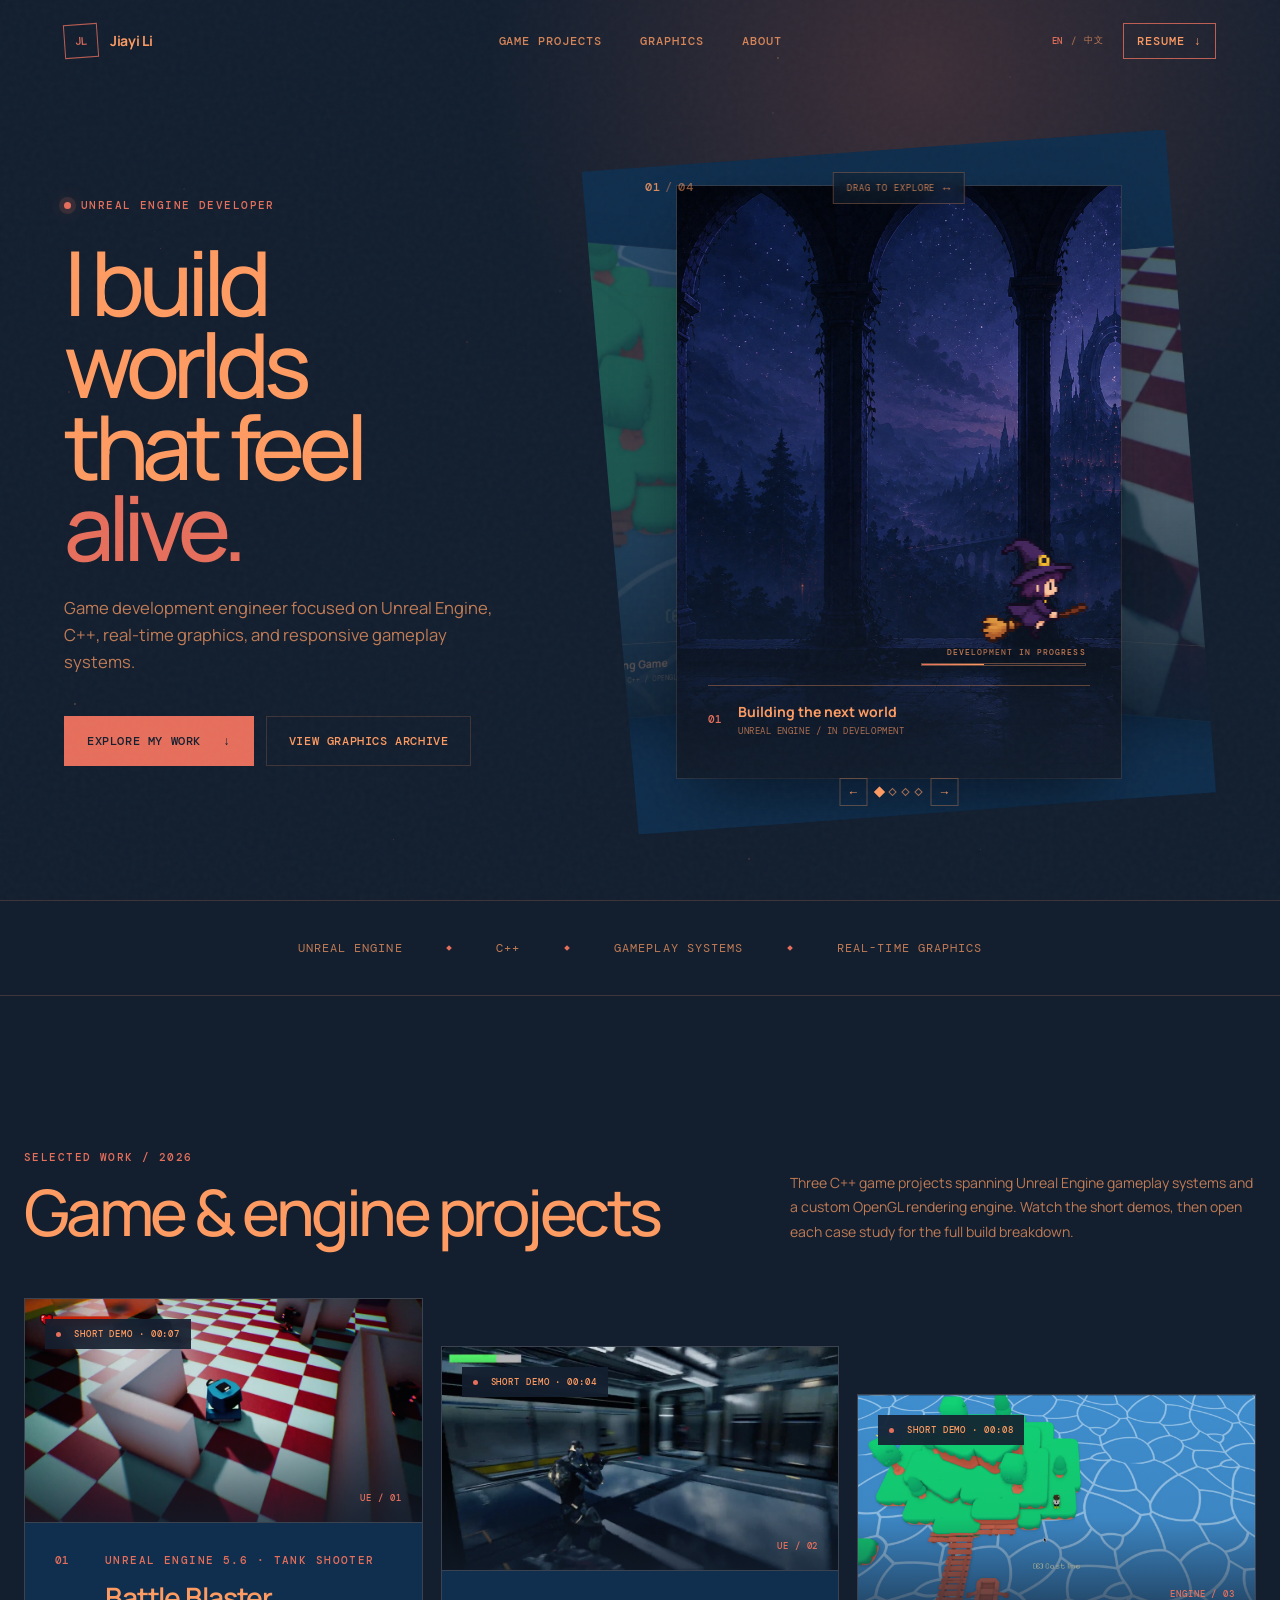
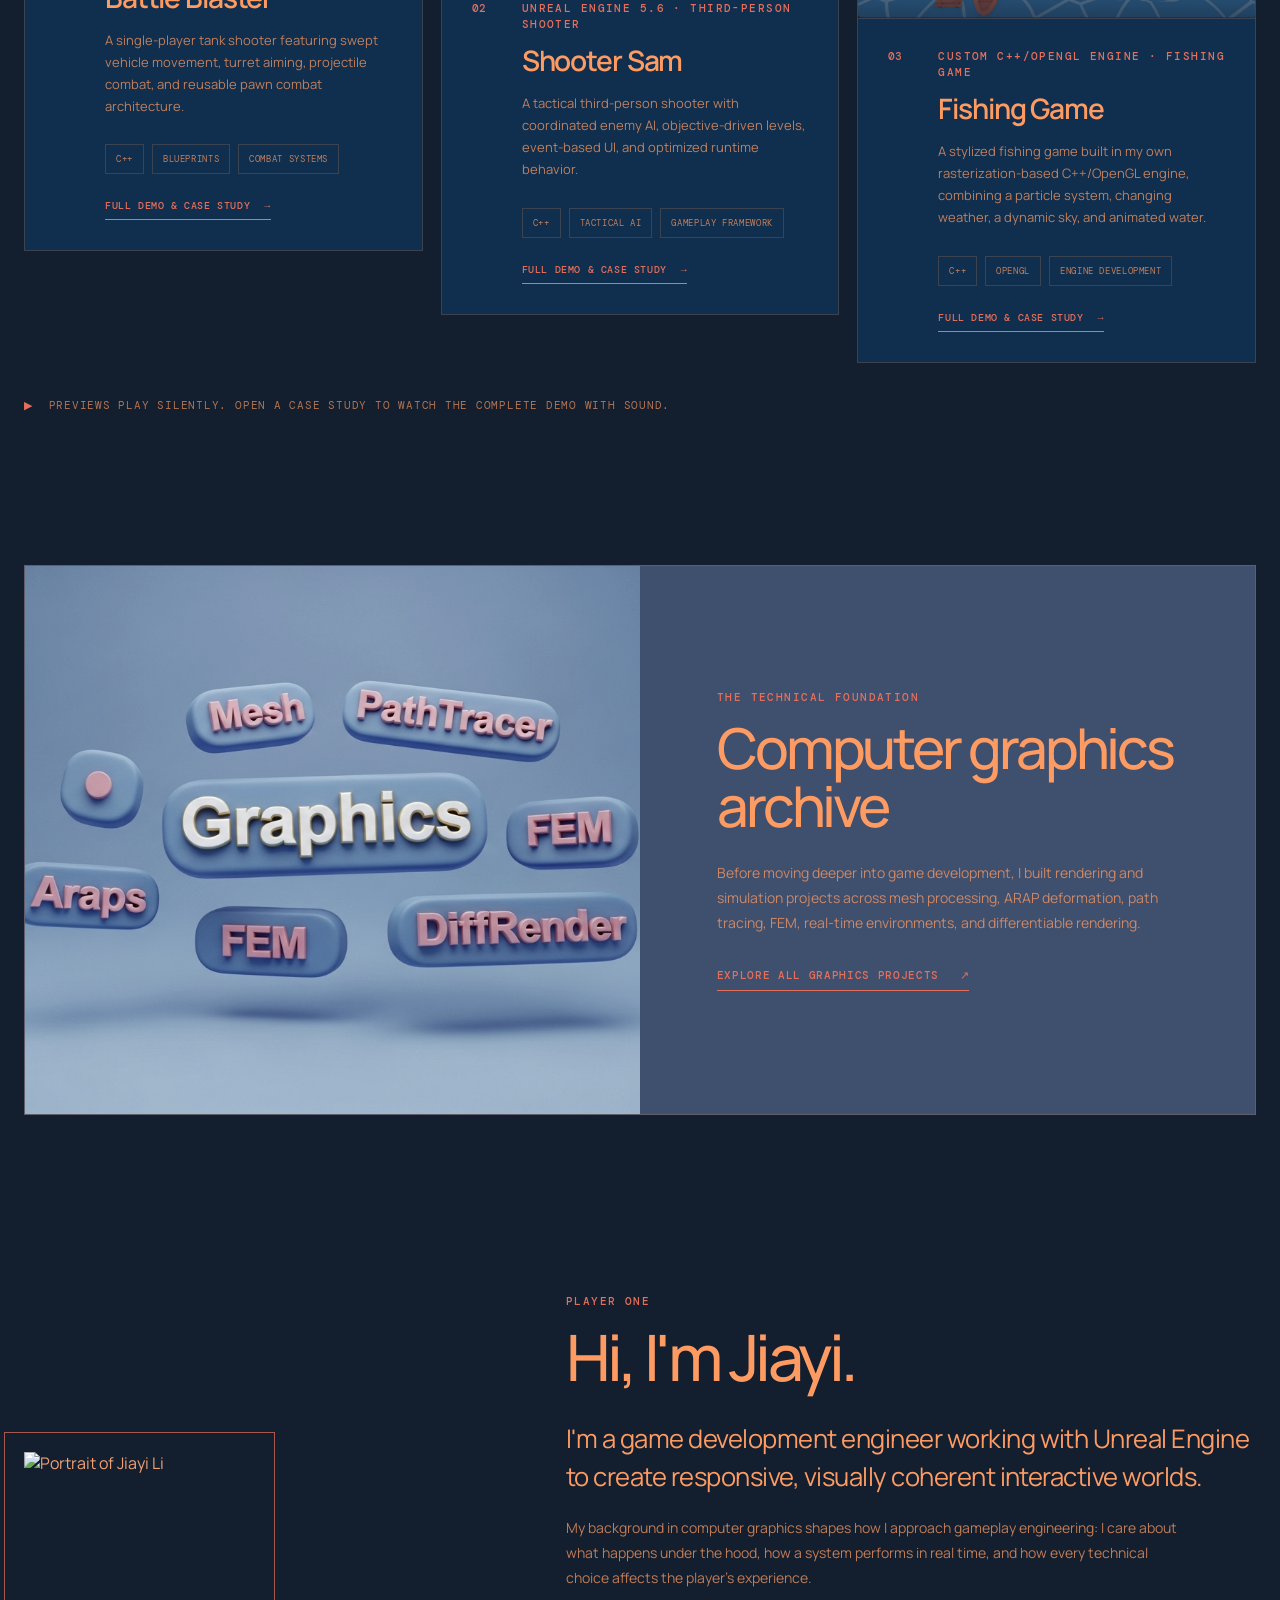
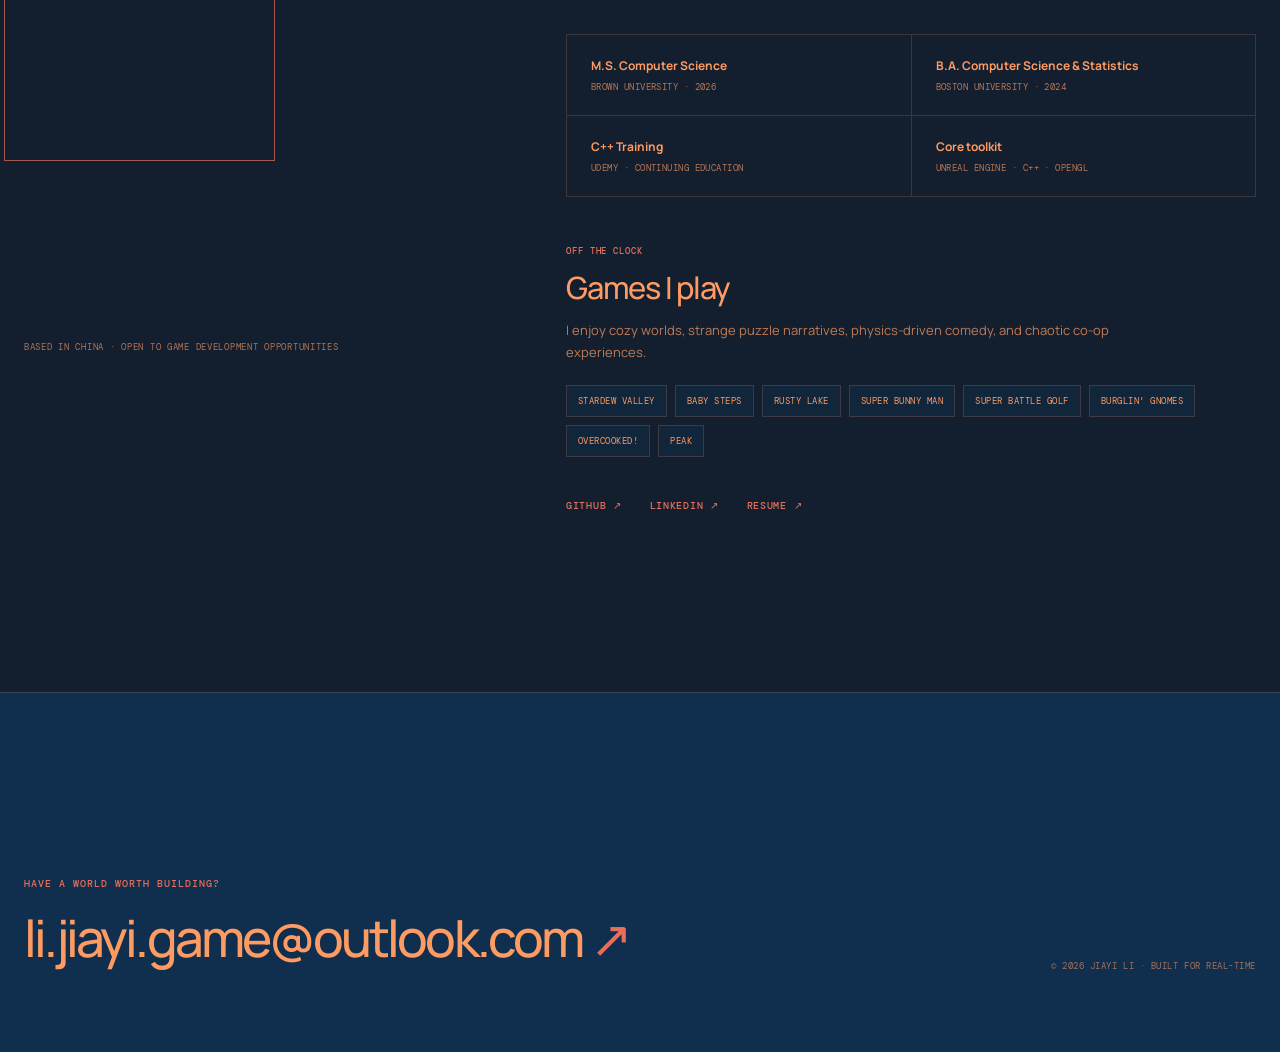
==== commit d1c36c69: "correct chinese version" ====
--- a/index.html
+++ b/index.html
@@ -336,17 +336,17 @@
     })();
 
     (() => {
-      const DEBUG_ALWAYS_PLAY = true; // TEMP: set back to false to restore the once-per-hour gate
+      const DEBUG_ALWAYS_PLAY = false;
       const intro = document.getElementById('wandIntro');
       if (!intro) return;
       const reduceMotion = window.matchMedia('(prefers-reduced-motion: reduce)').matches;
-      const HOUR = 60 * 60 * 1000;
+      const TWENTY_MINUTES = 20 * 60 * 1000;
       const KEY = 'jl_wand_intro_ts';
       let shouldPlay = DEBUG_ALWAYS_PLAY;
       if (!DEBUG_ALWAYS_PLAY) {
         try {
           const last = Number(localStorage.getItem(KEY) || 0);
-          shouldPlay = Date.now() - last > HOUR;
+          shouldPlay = Date.now() - last >= TWENTY_MINUTES;
           if (shouldPlay) localStorage.setItem(KEY, String(Date.now()));
         } catch (err) {
           shouldPlay = true;
--- a/index.css
+++ b/index.css
@@ -23,6 +23,12 @@
   background: var(--page);
   font-family: var(--sans);
   -webkit-font-smoothing: antialiased;
+}
+
+/* Keep the Chinese version visually aligned with the English typography while
+   using a clean CJK fallback for glyphs Manrope does not contain. */
+html[lang="zh-CN"] body {
+  font-family: "Manrope", "Microsoft YaHei UI", "Microsoft YaHei", sans-serif;
 }
 
 body::before {
@@ -367,6 +373,11 @@
 }
 
 .hero h1 em { color: var(--accent); font-style: normal; }
+
+html[lang="zh-CN"] .hero h1 {
+  line-height: 1.12;
+  letter-spacing: -0.045em;
+}
 
 .hero-intro {
   max-width: 570px;
@@ -607,6 +618,7 @@
 .project-copy h3 a { text-decoration: none; }
 .project-copy h3 a:hover { color: var(--accent); }
 .project-copy > p:not(.project-type) { margin: 0; color: var(--muted); font-size: 13px; line-height: 1.7; }
+.project-copy h3 small { font-size: .42em; font-weight: 500; letter-spacing: 0; white-space: nowrap; }
 .tag-list { padding: 0; margin: 27px 0 0; display: flex; flex-wrap: wrap; gap: 8px; list-style: none; }
 .tag-list li { padding: 8px 10px; border: 1px solid var(--line); color: var(--muted); font: 400 9px var(--mono); text-transform: uppercase; letter-spacing: .07em; }
 .case-study-link { margin-top: 25px; width: fit-content; padding-bottom: 7px; display: inline-flex; align-items: center; gap: 14px; border-bottom: 1px solid var(--accent); color: var(--accent); font: 500 10px var(--mono); text-decoration: none; text-transform: uppercase; letter-spacing: .06em; }
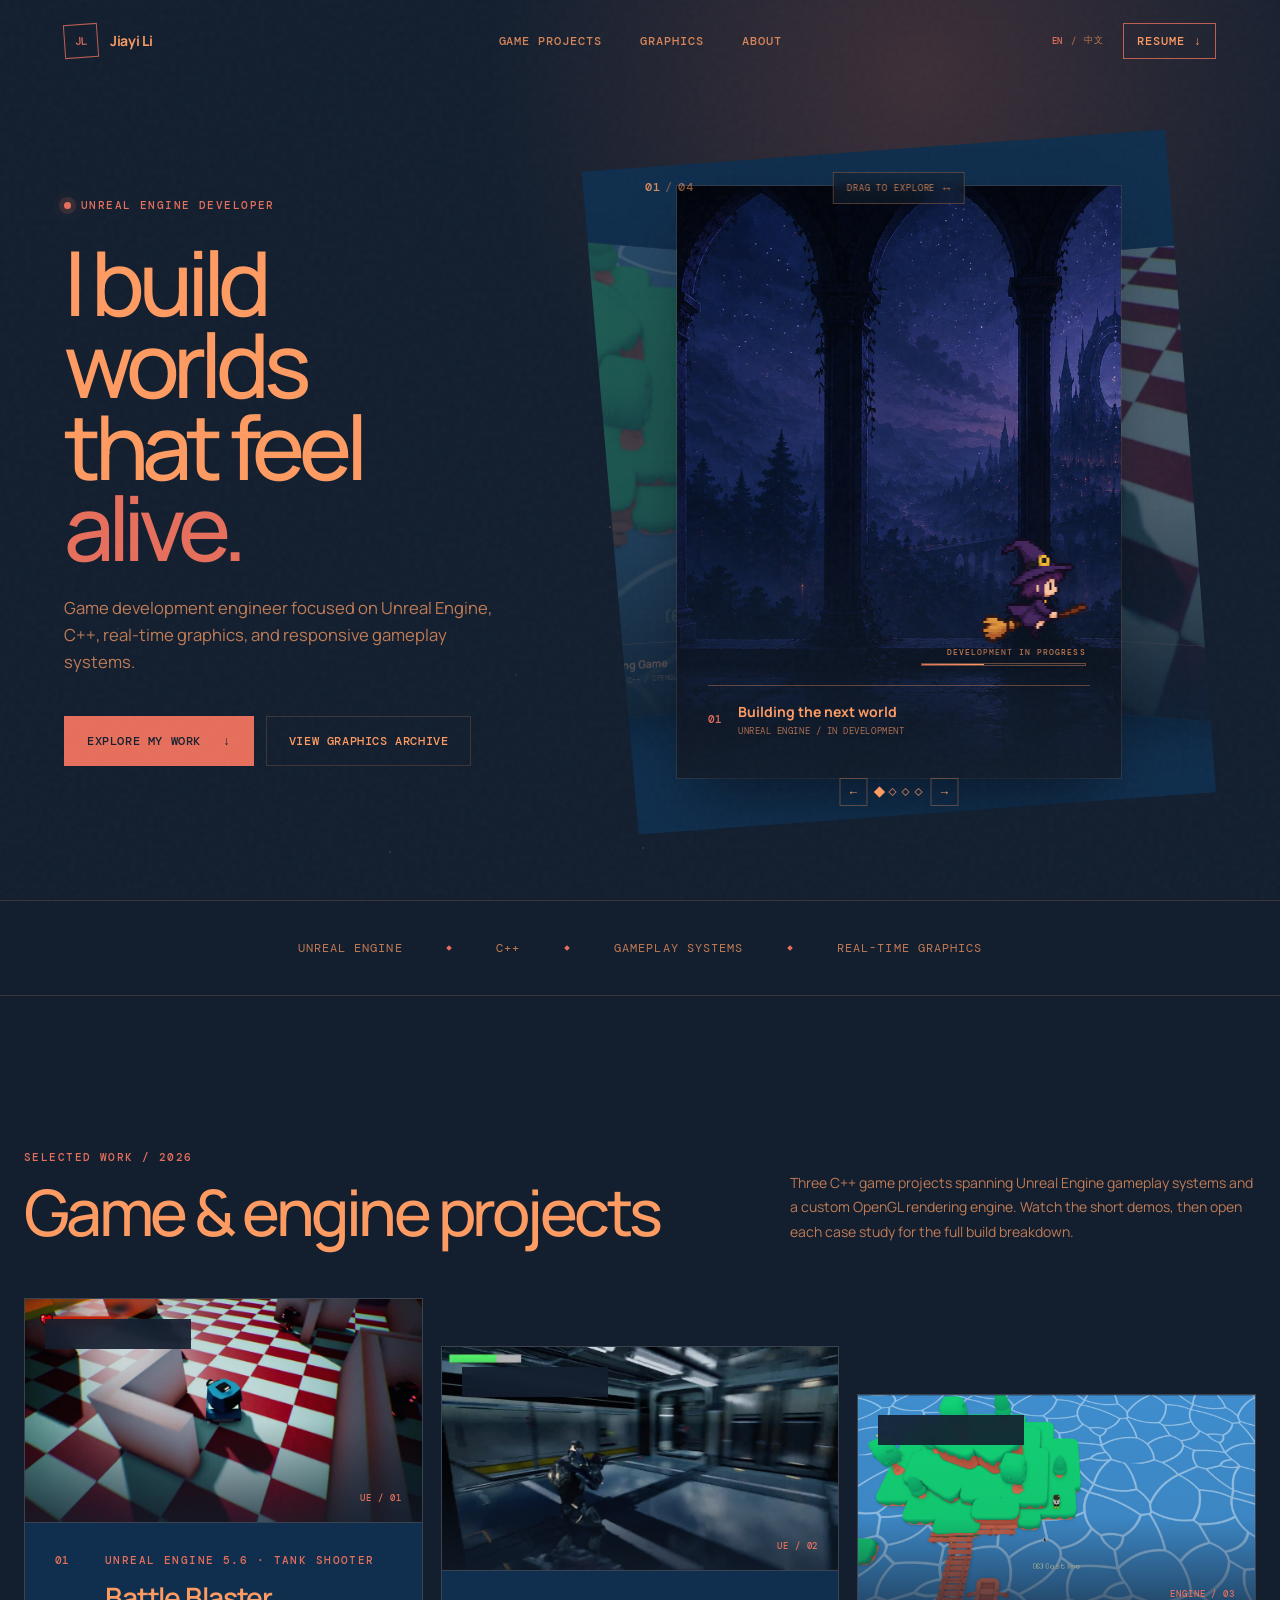
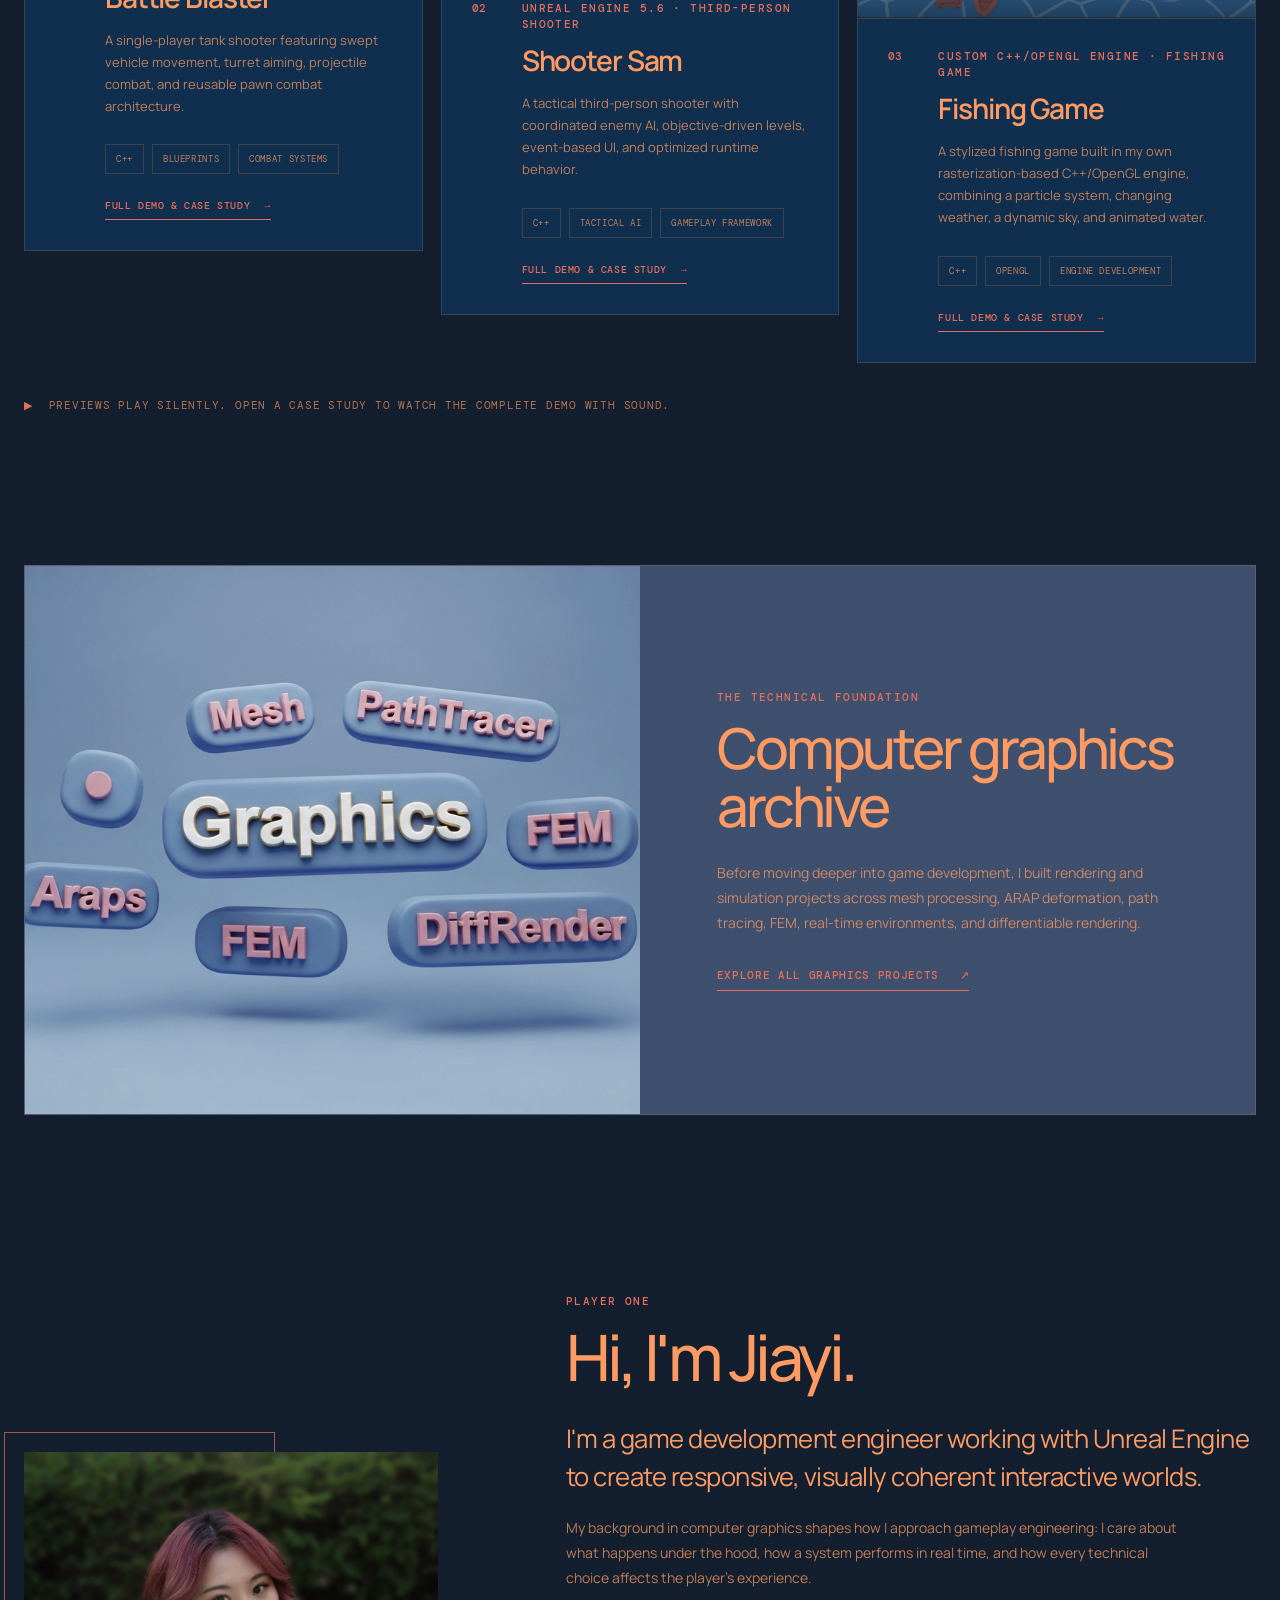
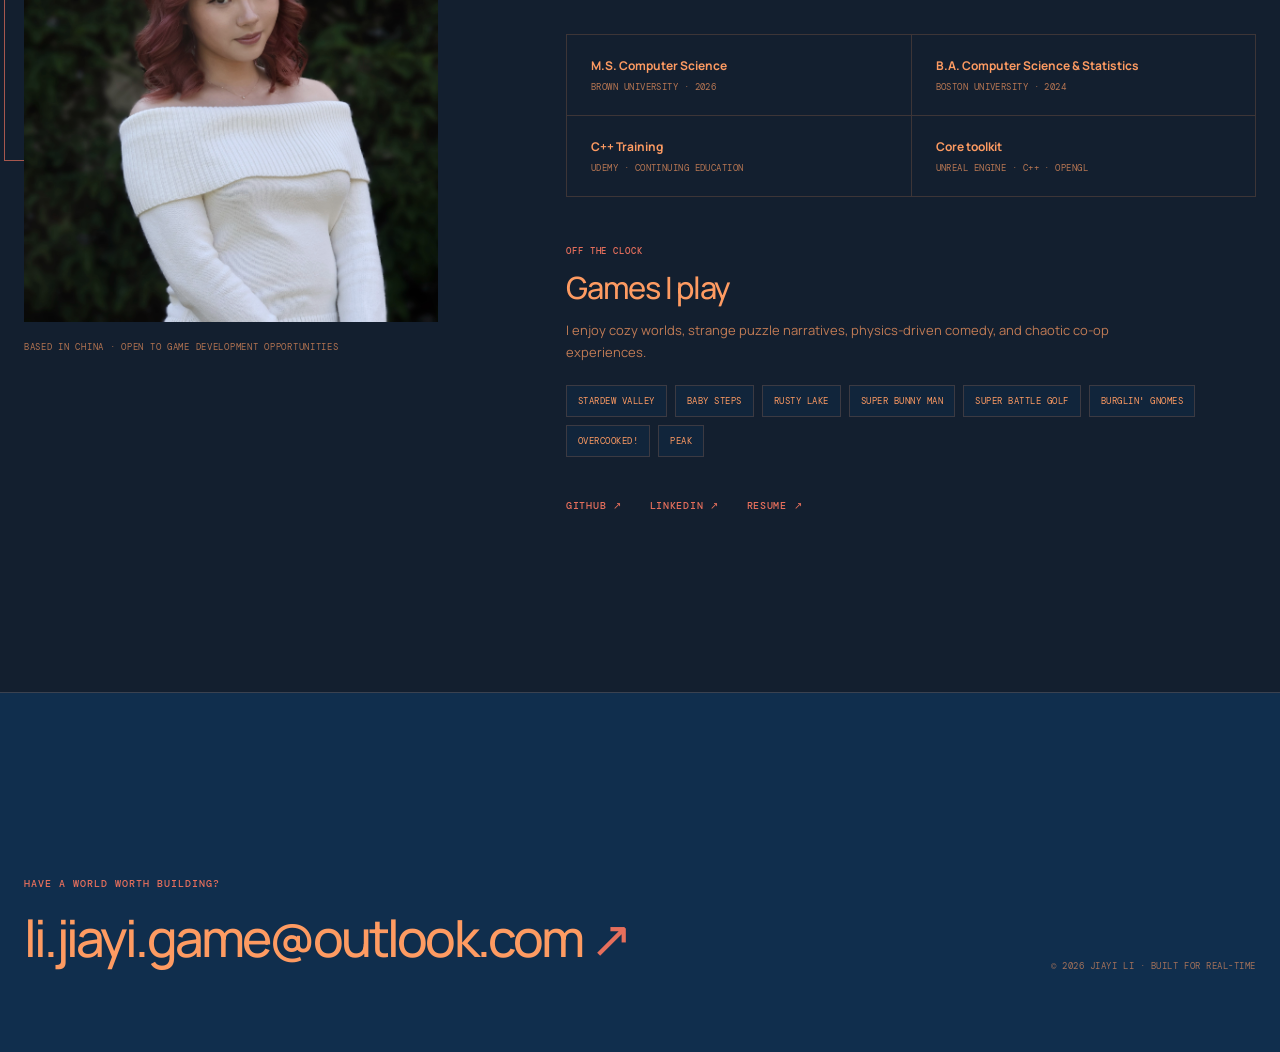
==== commit 1c880722: "organize" ====
--- a/index.html
+++ b/index.html
@@ -11,15 +11,15 @@
   <link rel="preconnect" href="https://fonts.googleapis.com">
   <link rel="preconnect" href="https://fonts.gstatic.com" crossorigin>
   <link href="https://fonts.googleapis.com/css2?family=DM+Mono:wght@400;500&family=Manrope:wght@400;500;600;700&display=swap" rel="stylesheet">
-  <link rel="stylesheet" href="index.css">
-  <link rel="icon" href="image_3815.jpg" type="image/jpeg">
+  <link rel="stylesheet" href="assets/css/index.css">
+  <link rel="icon" href="assets/images/site/image_3815.jpg" type="image/jpeg">
 </head>
 <body>
   <div class="pixel-field" id="pixelField" aria-hidden="true"></div>
 
   <div class="wand-intro" id="wandIntro" aria-hidden="true">
     <div class="wand-flight">
-      <img class="wand-witch" src="assets/pixel-witch-transparent.png" alt="">
+      <img class="wand-witch" src="assets/images/site/pixel-witch-transparent.png" alt="">
     </div>
     <div class="burst-screenflash" aria-hidden="true"></div>
     <div class="wand-burst" aria-hidden="true">
@@ -68,7 +68,7 @@
         <span>/</span>
         <button type="button" data-lang="zh" aria-pressed="false">中文</button>
       </div>
-      <a class="header-resume" href="Jiayi-Li-Unreal-Engine-Resume.pdf" target="_blank" rel="noopener">Resume <span aria-hidden="true">↓</span></a>
+      <a class="header-resume" href="docs/Jiayi-Li-Unreal-Engine-Resume.pdf" target="_blank" rel="noopener">Resume <span aria-hidden="true">↓</span></a>
     </div>
   </header>
 
@@ -91,7 +91,7 @@
           <div class="carousel-track" data-track>
             <article class="carousel-card is-active" data-card data-index="0" aria-hidden="false">
               <div class="card-face">
-                <img src="assets/in-development-game.png" alt="Moonlit gothic arches overlooking a fantasy castle">
+                <img src="assets/images/site/in-development-game.png" alt="Moonlit gothic arches overlooking a fantasy castle">
                 <div class="card-shade" aria-hidden="true"></div>
                 <div class="card-caption">
                   <span class="caption-index">01</span>
@@ -99,7 +99,7 @@
                 </div>
                 <div class="development-mark" role="img" aria-label="Pixel witch indicating a game currently in development">
                   <div class="witch-flight" aria-hidden="true">
-                    <img class="pixel-witch" src="assets/pixel-witch-transparent.png" alt="">
+                    <img class="pixel-witch" src="assets/images/site/pixel-witch-transparent.png" alt="">
                   </div>
                   <div class="development-status" aria-hidden="true">
                     <span class="development-label">Development in progress</span>
@@ -111,8 +111,8 @@
 
             <article class="carousel-card" data-card data-index="1" aria-hidden="true">
               <div class="card-face">
-                <video muted loop playsinline preload="metadata" poster="Demo/battle-blaster-poster.jpg" aria-hidden="true">
-                  <source src="Demo/battle-blaster-preview.mp4" type="video/mp4">
+                <video muted loop playsinline preload="metadata" poster="assets/videos/demos/battle-blaster-poster.jpg" aria-hidden="true">
+                  <source src="assets/videos/demos/battle-blaster-preview.mp4" type="video/mp4">
                 </video>
                 <div class="card-shade" aria-hidden="true"></div>
                 <a class="card-caption carousel-project-link" href="battle-blaster.html" aria-label="Open the Battle Blaster case study" tabindex="-1">
@@ -124,8 +124,8 @@
 
             <article class="carousel-card" data-card data-index="2" aria-hidden="true">
               <div class="card-face">
-                <video muted loop playsinline preload="metadata" poster="Demo/shooter-sam-poster.jpg" aria-hidden="true">
-                  <source src="Demo/shooter-sam-preview.mp4" type="video/mp4">
+                <video muted loop playsinline preload="metadata" poster="assets/videos/demos/shooter-sam-poster.jpg" aria-hidden="true">
+                  <source src="assets/videos/demos/shooter-sam-preview.mp4" type="video/mp4">
                 </video>
                 <div class="card-shade" aria-hidden="true"></div>
                 <a class="card-caption carousel-project-link" href="shooter-sam.html" aria-label="Open the Shooter Sam case study" tabindex="-1">
@@ -137,8 +137,8 @@
 
             <article class="carousel-card" data-card data-index="3" aria-hidden="true">
               <div class="card-face">
-                <video muted loop playsinline preload="metadata" poster="Demo/fishing-engine-poster.jpg" aria-hidden="true">
-                  <source src="Demo/fishing-engine-preview.mp4" type="video/mp4">
+                <video muted loop playsinline preload="metadata" poster="assets/videos/demos/fishing-engine-poster.jpg" aria-hidden="true">
+                  <source src="assets/videos/demos/fishing-engine-preview.mp4" type="video/mp4">
                 </video>
                 <div class="card-shade" aria-hidden="true"></div>
                 <a class="card-caption carousel-project-link" href="fishing-engine.html" aria-label="Open the Fishing Game case study" tabindex="-1">
@@ -182,8 +182,8 @@
       <div class="project-grid">
         <article class="project-card project-featured">
           <a class="project-art project-video" href="battle-blaster.html" aria-label="Open the Battle Blaster case study">
-            <video autoplay muted loop playsinline preload="metadata" poster="Demo/battle-blaster-poster.jpg" aria-hidden="true">
-              <source src="Demo/battle-blaster-preview.mp4" type="video/mp4">
+            <video autoplay muted loop playsinline preload="metadata" poster="assets/videos/demos/battle-blaster-poster.jpg" aria-hidden="true">
+              <source src="assets/videos/demos/battle-blaster-preview.mp4" type="video/mp4">
             </video>
             <span class="project-state"><i></i> Short demo · 00:07</span>
             <span class="project-open">Full demo &amp; project <b aria-hidden="true">↗</b></span>
@@ -205,8 +205,8 @@
 
         <article class="project-card project-secondary">
           <a class="project-art project-video" href="shooter-sam.html" aria-label="Open the Shooter Sam case study">
-            <video autoplay muted loop playsinline preload="metadata" poster="Demo/shooter-sam-poster.jpg" aria-hidden="true">
-              <source src="Demo/shooter-sam-preview.mp4" type="video/mp4">
+            <video autoplay muted loop playsinline preload="metadata" poster="assets/videos/demos/shooter-sam-poster.jpg" aria-hidden="true">
+              <source src="assets/videos/demos/shooter-sam-preview.mp4" type="video/mp4">
             </video>
             <span class="project-state"><i></i> Short demo · 00:04</span>
             <span class="project-open">Full demo &amp; project <b aria-hidden="true">↗</b></span>
@@ -228,8 +228,8 @@
 
         <article class="project-card project-tertiary">
           <a class="project-art project-video" href="fishing-engine.html" aria-label="Open the Fishing Game custom engine case study">
-            <video autoplay muted loop playsinline preload="metadata" poster="Demo/fishing-engine-poster.jpg" aria-hidden="true">
-              <source src="Demo/fishing-engine-preview.mp4" type="video/mp4">
+            <video autoplay muted loop playsinline preload="metadata" poster="assets/videos/demos/fishing-engine-poster.jpg" aria-hidden="true">
+              <source src="assets/videos/demos/fishing-engine-preview.mp4" type="video/mp4">
             </video>
             <span class="project-state"><i></i> Short demo · 00:08</span>
             <span class="project-open">Full demo &amp; project <b aria-hidden="true">↗</b></span>
@@ -255,7 +255,7 @@
 
     <section class="graphics-callout section-shell" aria-labelledby="graphics-title">
       <div class="graphics-image">
-        <img src="graphics_card.jpg" alt="Computer graphics project collection">
+        <img src="assets/images/site/graphics_card.jpg" alt="Computer graphics project collection">
       </div>
       <div class="graphics-copy">
         <p class="section-kicker">The technical foundation</p>
@@ -267,7 +267,7 @@
 
     <section class="about section-shell" id="about" aria-labelledby="about-title">
       <div class="about-photo">
-        <img src="image_3815.jpg" alt="Portrait of Jiayi Li">
+        <img src="assets/images/site/image_3815.jpg" alt="Portrait of Jiayi Li">
         <span>Based in China · Open to game development opportunities</span>
       </div>
       <div class="about-copy">
@@ -293,7 +293,7 @@
         <div class="about-links">
           <a href="https://github.com/Ririleyy" target="_blank" rel="noreferrer">GitHub ↗</a>
           <a href="https://www.linkedin.com/in/jiayi-li-b345b7388/" target="_blank" rel="noreferrer">LinkedIn ↗</a>
-          <a href="Jiayi-Li-Unreal-Engine-Resume.pdf" target="_blank">Resume ↗</a>
+          <a href="docs/Jiayi-Li-Unreal-Engine-Resume.pdf" target="_blank">Resume ↗</a>
         </div>
       </div>
     </section>
@@ -307,7 +307,7 @@
     <p class="footer-meta">© <span id="year">2026</span> Jiayi Li · Built for real-time</p>
   </footer>
 
-  <script src="language.js"></script>
+  <script src="assets/js/language.js"></script>
   <script>
     (() => {
       const field = document.getElementById('pixelField');
--- a/assets/css/index.css
+++ b/assets/css/index.css
@@ -0,0 +1,746 @@
+:root {
+  --ink: #fe9b62;
+  --muted: rgba(254, 155, 98, 0.74);
+  --surface: #102e4d;
+  --surface-2: #3f4f6e;
+  --support: #695c7b;
+  --line: rgba(254, 155, 98, 0.18);
+  --accent: #e66f5c;
+  --accent-dark: #131f2f;
+  --page: #131f2f;
+  --mono: "DM Mono", monospace;
+  --sans: "Manrope", sans-serif;
+}
+
+* { box-sizing: border-box; }
+
+html { scroll-behavior: smooth; }
+
+body {
+  margin: 0;
+  min-width: 320px;
+  color: var(--ink);
+  background: var(--page);
+  font-family: var(--sans);
+  -webkit-font-smoothing: antialiased;
+}
+
+/* Keep the Chinese version visually aligned with the English typography while
+   using a clean CJK fallback for glyphs Manrope does not contain. */
+html[lang="zh-CN"] body {
+  font-family: "Manrope", "Microsoft YaHei UI", "Microsoft YaHei", sans-serif;
+}
+
+body::before {
+  content: "";
+  position: fixed;
+  z-index: -2;
+  inset: 0;
+  background:
+    radial-gradient(circle at 72% 8%, rgba(230, 111, 92, 0.2), transparent 27rem),
+    linear-gradient(180deg, #131f2f 0%, var(--page) 30%);
+}
+
+.page-noise {
+  position: fixed;
+  z-index: 20;
+  inset: 0;
+  opacity: 0.035;
+  pointer-events: none;
+  background-image: url("data:image/svg+xml,%3Csvg viewBox='0 0 180 180' xmlns='http://www.w3.org/2000/svg'%3E%3Cfilter id='n'%3E%3CfeTurbulence type='fractalNoise' baseFrequency='.9' numOctaves='2' stitchTiles='stitch'/%3E%3C/filter%3E%3Crect width='100%25' height='100%25' filter='url(%23n)' opacity='.7'/%3E%3C/svg%3E");
+}
+
+a { color: inherit; }
+img { display: block; max-width: 100%; }
+
+.pixel-field {
+  position: fixed;
+  z-index: -1;
+  inset: 0;
+  overflow: hidden;
+  pointer-events: none;
+}
+.pixel-field span {
+  position: absolute;
+  border-radius: 0;
+  will-change: opacity;
+}
+@keyframes pixel-twinkle {
+  0%, 100% { opacity: .15; }
+  50% { opacity: .85; }
+}
+
+.wand-intro {
+  position: fixed;
+  z-index: 999;
+  inset: 0;
+  overflow: hidden;
+  background: var(--page);
+  pointer-events: none;
+  clip-path: circle(150% at 50% 46%);
+  animation: wand-reveal 820ms cubic-bezier(.61, 0, .2, 1) 3450ms 1 both;
+}
+.wand-flight {
+  position: absolute;
+  left: 50%;
+  top: 50%;
+  width: 130px;
+  margin: -68px 0 0 -65px;
+  transform: translate3d(-58vw, 42vh, 0) rotate(-24deg) scale(.55);
+  opacity: 0;
+  animation: wand-fly 3000ms cubic-bezier(.32, .98, .44, 1) 150ms 1 both;
+  will-change: transform, opacity;
+}
+.wand-witch {
+  width: 100%;
+  height: auto;
+  image-rendering: pixelated;
+  filter: drop-shadow(0 10px 22px rgba(5, 9, 16, .55)) drop-shadow(0 0 24px rgba(230, 111, 92, .5));
+  animation: witch-fly 620ms ease-in-out infinite;
+}
+.wand-drop {
+  position: fixed;
+  z-index: 999;
+  width: 5px;
+  height: 5px;
+  margin: -2.5px 0 0 -2.5px;
+  border-radius: 50%;
+  background: radial-gradient(circle, #fff3e8, var(--ink) 45%, var(--accent) 70%, transparent 78%);
+  box-shadow: 0 0 8px 1px rgba(230, 111, 92, .6);
+  opacity: 0;
+  pointer-events: none;
+  animation: drop-fall 800ms cubic-bezier(.3, .8, .4, 1) 1 both;
+}
+
+@keyframes wand-fly {
+  0%   { transform: translate3d(-58vw, 42vh, 0) rotate(-24deg) scale(.55); opacity: 0; }
+  9%   { opacity: 1; }
+  22%  { transform: translate3d(-30vw, -6vh, 0) rotate(10deg) scale(.85); }
+  46%  { transform: translate3d(2vw, -22vh, 0) rotate(-14deg) scale(1); }
+  70%  { transform: translate3d(34vw, 4vh, 0) rotate(12deg) scale(.92); }
+  92%  { opacity: 1; }
+  100% { transform: translate3d(64vw, -34vh, 0) rotate(-20deg) scale(.6); opacity: 0; }
+}
+@keyframes drop-fall {
+  0%   { opacity: 0; transform: translate(0, 0) scale(.5); }
+  18%  { opacity: 1; transform: translate(-1px, 4px) scale(1); }
+  100% { opacity: 0; transform: translate(-7px, 30px) scale(.4); }
+}
+@keyframes wand-reveal {
+  0%   { clip-path: circle(150% at 50% 46%); }
+  100% { clip-path: circle(0% at 50% 46%); }
+}
+
+/* Magical burst — plays after the witch passes through, before the reveal wipe */
+.burst-screenflash {
+  position: absolute;
+  inset: 0;
+  background: radial-gradient(circle at 50% 46%, #fff8ef 0%, var(--ink) 22%, var(--accent) 45%, transparent 74%);
+  opacity: 0;
+  mix-blend-mode: screen;
+  animation: burst-screenflash 1150ms cubic-bezier(.16, .8, .2, 1) 2620ms 1 both;
+}
+.wand-burst {
+  position: absolute;
+  left: 50%;
+  top: 46%;
+  width: 0;
+  height: 0;
+}
+.burst-core {
+  position: absolute;
+  left: 0;
+  top: 0;
+  width: 30vmin;
+  height: 30vmin;
+  margin: -15vmin 0 0 -15vmin;
+  border-radius: 50%;
+  background: radial-gradient(circle, #fff8ef 0%, var(--ink) 32%, var(--accent) 58%, transparent 74%);
+  opacity: 0;
+  scale: .1;
+  mix-blend-mode: screen;
+  animation: burst-core 1150ms cubic-bezier(.2, .8, .2, 1) 2650ms 1 both;
+}
+.burst-ring {
+  position: absolute;
+  left: 0;
+  top: 0;
+  width: 18vmin;
+  height: 18vmin;
+  margin: -9vmin 0 0 -9vmin;
+  border-radius: 50%;
+  background: radial-gradient(circle, #fff8ef 0%, rgba(254, 155, 98, .9) 45%, transparent 75%);
+  opacity: 0;
+  scale: .25;
+  animation: burst-ring 1100ms ease-out 2690ms 1 both;
+}
+.burst-ray {
+  position: absolute;
+  left: 0;
+  top: 0;
+  width: 6px;
+  height: 62vmin;
+  margin: -62vmin -3px 0 -3px;
+  transform-origin: 50% 100%;
+  rotate: var(--ra);
+  background: linear-gradient(to top, transparent, var(--ink) 45%, #fff3e8 78%, transparent);
+  opacity: 0;
+  scale: .2 .3;
+  will-change: opacity, scale;
+  animation: burst-ray 1050ms cubic-bezier(.16, .9, .3, 1) 2670ms 1 both;
+}
+.burst-heart {
+  position: absolute;
+  left: 0;
+  top: 0;
+  width: 1px;
+  height: 1px;
+  translate: 0 0;
+  opacity: 0;
+  scale: .4;
+  animation: burst-heart-move 1150ms cubic-bezier(.22, .9, .32, 1) calc(2750ms + var(--hd, 0s)) 1 both;
+}
+.burst-heart::before {
+  content: '\2665';
+  position: absolute;
+  left: 50%;
+  top: 50%;
+  transform: translate(-50%, -50%) scale(var(--hs, .8));
+  color: var(--accent);
+  font-size: 40px;
+  text-shadow: 0 0 16px rgba(230, 111, 92, .85), 0 0 5px #fff3e8;
+}
+.burst-glint {
+  position: absolute;
+  left: 0;
+  top: 0;
+  width: 22px;
+  height: 22px;
+  margin: -11px 0 0 -11px;
+  translate: 0 0;
+  opacity: 0;
+  scale: .2;
+  rotate: 0deg;
+  animation: burst-glint-move 950ms ease-out calc(2730ms + var(--gd, 0s)) 1 both;
+}
+.burst-glint::before, .burst-glint::after {
+  content: '';
+  position: absolute;
+  left: 50%;
+  top: 50%;
+  background: linear-gradient(90deg, transparent, #fff3e8, transparent);
+}
+.burst-glint::before { width: 22px; height: 3px; margin: -1.5px 0 0 -11px; }
+.burst-glint::after { width: 3px; height: 22px; margin: -11px 0 0 -1.5px; }
+
+@keyframes burst-screenflash {
+  0%   { opacity: 0; }
+  28%  { opacity: .85; }
+  100% { opacity: 0; }
+}
+@keyframes burst-core {
+  0%   { opacity: 0; scale: .1; }
+  20%  { opacity: 1; scale: 1.6; }
+  55%  { opacity: .9; scale: 3.4; }
+  100% { opacity: 0; scale: 5; }
+}
+@keyframes burst-ring {
+  0%   { opacity: .9; scale: .25; }
+  100% { opacity: 0; scale: 16; }
+}
+@keyframes burst-ray {
+  0%   { opacity: 0; scale: .15 .3; }
+  28%  { opacity: 1; scale: .6 1; }
+  100% { opacity: 0; scale: .3 1.55; }
+}
+@keyframes burst-heart-move {
+  0%   { translate: 0 0; opacity: 0; scale: .3; }
+  18%  { opacity: 1; scale: 1; }
+  100% { translate: var(--hx, 0) var(--hy, -80px); opacity: 0; scale: .9; }
+}
+@keyframes burst-glint-move {
+  0%   { translate: 0 0; opacity: 0; scale: .2; rotate: 0deg; }
+  30%  { opacity: 1; scale: 1.1; rotate: 60deg; }
+  100% { translate: var(--gx, 0) var(--gy, 0); opacity: 0; scale: .4; rotate: 140deg; }
+}
+
+@media (prefers-reduced-motion: reduce) {
+  .wand-intro { display: none; }
+}
+
+.site-header {
+  position: fixed;
+  z-index: 15;
+  top: 0;
+  left: 0;
+  right: 0;
+  height: 82px;
+  padding: 0 clamp(24px, 5vw, 80px);
+  display: grid;
+  grid-template-columns: 1fr auto 1fr;
+  align-items: center;
+  border-bottom: 1px solid transparent;
+  transition: background 180ms ease, border-color 180ms ease, height 180ms ease;
+}
+
+.site-header.is-scrolled {
+  height: 68px;
+  background: rgba(19, 31, 47, 0.92);
+  border-color: var(--line);
+  backdrop-filter: blur(18px);
+}
+
+.brand {
+  justify-self: start;
+  display: inline-flex;
+  align-items: center;
+  gap: 12px;
+  font-size: 14px;
+  font-weight: 700;
+  text-decoration: none;
+  letter-spacing: -0.02em;
+}
+
+.brand-mark {
+  width: 34px;
+  height: 34px;
+  display: grid;
+  place-items: center;
+  border: 1px solid rgba(230, 111, 92, 0.8);
+  color: var(--accent);
+  font: 500 11px var(--mono);
+  transform: rotate(-4deg);
+}
+
+.site-nav { display: flex; gap: 38px; }
+.site-nav a, .header-resume {
+  color: rgba(254, 155, 98, 0.82);
+  font: 500 12px var(--mono);
+  text-decoration: none;
+  text-transform: uppercase;
+  letter-spacing: 0.08em;
+  transition: color 160ms ease;
+}
+.site-nav a:hover { color: var(--accent); }
+.header-tools { justify-self: end; display: flex; align-items: center; gap: 18px; }
+.language-switch { display: flex; align-items: center; gap: 6px; color: rgba(254,155,98,.55); font: 500 9px var(--mono); }
+.language-switch button { padding: 4px 2px; border: 0; color: rgba(254,155,98,.72); background: transparent; font: inherit; letter-spacing: .06em; cursor: pointer; }
+.language-switch button[aria-pressed="true"] { color: var(--accent); }
+.language-switch button:hover { color: var(--ink); }
+.header-resume { min-height: 36px; padding: 0 13px; display: inline-flex; align-items: center; gap: 9px; border: 1px solid rgba(230,111,92,.8); color: var(--ink); }
+.header-resume:hover { color: var(--accent-dark); background: var(--accent); }
+
+main { overflow: hidden; }
+
+.hero {
+  width: min(1500px, 100%);
+  min-height: 100vh;
+  margin: 0 auto;
+  padding: 128px clamp(24px, 5vw, 80px) 64px;
+  display: grid;
+  grid-template-columns: minmax(380px, 0.82fr) minmax(480px, 1.18fr);
+  align-items: center;
+  gap: clamp(42px, 6vw, 96px);
+}
+
+.eyebrow, .section-kicker, .project-type {
+  margin: 0;
+  color: var(--accent);
+  font: 500 11px/1.4 var(--mono);
+  letter-spacing: 0.13em;
+  text-transform: uppercase;
+}
+
+.eyebrow { display: flex; align-items: center; gap: 10px; }
+.status-dot {
+  width: 7px;
+  height: 7px;
+  border-radius: 50%;
+  background: var(--accent);
+  box-shadow: 0 0 0 5px rgba(230, 111, 92, 0.14), 0 0 18px rgba(230, 111, 92, 0.62);
+  animation: pulse 2s ease-in-out infinite;
+}
+
+@keyframes pulse { 50% { opacity: 0.45; } }
+
+.hero h1 {
+  max-width: 690px;
+  margin: 28px 0 26px;
+  font-size: clamp(58px, 7vw, 112px);
+  font-weight: 500;
+  line-height: 0.91;
+  letter-spacing: -0.07em;
+}
+
+.hero h1 em { color: var(--accent); font-style: normal; }
+
+html[lang="zh-CN"] .hero h1 {
+  line-height: 1.12;
+  letter-spacing: -0.045em;
+}
+
+.hero-intro {
+  max-width: 570px;
+  margin: 0;
+  color: var(--muted);
+  font-size: clamp(16px, 1.3vw, 20px);
+  line-height: 1.65;
+}
+
+.hero-actions { display: flex; flex-wrap: wrap; gap: 12px; margin-top: 40px; }
+
+.button {
+  min-height: 50px;
+  padding: 0 22px;
+  display: inline-flex;
+  align-items: center;
+  justify-content: center;
+  gap: 22px;
+  border: 1px solid var(--line);
+  font: 500 12px var(--mono);
+  text-decoration: none;
+  text-transform: uppercase;
+  letter-spacing: 0.05em;
+  transition: transform 160ms ease, background 160ms ease, color 160ms ease;
+}
+.button:hover { transform: translateY(-2px); }
+.button-primary { background: var(--accent); color: var(--accent-dark); border-color: var(--accent); }
+.button-primary:hover { background: #695c7b; }
+.button-ghost:hover { border-color: rgba(230, 111, 92, 0.75); color: var(--ink); }
+
+.hero-visual {
+  position: relative;
+  aspect-ratio: 0.9;
+  max-height: 760px;
+  overflow: hidden;
+  touch-action: pan-y;
+  background: var(--surface);
+  clip-path: polygon(0 6%, 92% 0, 100% 94%, 9% 100%);
+}
+
+.carousel-index {
+  position: absolute;
+  z-index: 6;
+  top: 7%;
+  left: 10%;
+  display: flex;
+  align-items: baseline;
+  gap: 4px;
+  color: rgba(254, 155, 98, 0.85);
+  font: 500 12px var(--mono);
+  letter-spacing: 0.1em;
+}
+.carousel-index-sep { color: rgba(254, 155, 98, 0.4); }
+.carousel-index-total { color: rgba(254, 155, 98, 0.55); }
+
+.carousel-stage { position: absolute; inset: 0; perspective: 1500px; perspective-origin: 50% 50%; transition: transform 260ms ease; }
+.carousel-track { position: absolute; inset: 0; transform-style: preserve-3d; cursor: grab; touch-action: pan-y; }
+.carousel-track.is-grabbing { cursor: grabbing; }
+
+.carousel-card {
+  position: absolute;
+  inset: 8% 15%;
+  transform-style: preserve-3d;
+  backface-visibility: hidden;
+  will-change: transform, opacity, filter;
+  pointer-events: none;
+}
+.card-face {
+  position: absolute;
+  inset: 0;
+  overflow: hidden;
+  background: var(--surface);
+  box-shadow: 0 30px 60px -20px rgba(5, 9, 16, 0.65), 0 0 0 1px rgba(254, 155, 98, 0.14);
+}
+.card-face img, .card-face video { display: block; width: 100%; height: 100%; object-fit: cover; animation: carousel-camera 8s ease-out both; }
+.carousel-card:not(.is-active) .card-face img, .carousel-card:not(.is-active) .card-face video { animation-play-state: paused; }
+.card-face video { background: var(--surface); }
+
+.card-shade {
+  position: absolute;
+  inset: 0;
+  background: linear-gradient(180deg, rgba(19, 31, 47, 0.05), rgba(19, 31, 47, 0.18) 55%, rgba(19, 31, 47, 0.92));
+}
+
+.card-caption {
+  position: absolute;
+  left: 7%;
+  right: 7%;
+  bottom: 7%;
+  padding-top: 16px;
+  border-top: 1px solid rgba(254, 155, 98, 0.34);
+  display: flex;
+  align-items: center;
+  gap: 16px;
+}
+.carousel-project-link { color: var(--ink); text-decoration: none; transition: color 180ms ease; }
+.carousel-project-link:hover { color: var(--accent); }
+.caption-index { color: var(--accent); font: 500 11px var(--mono); }
+.card-caption strong, .card-caption small { display: block; }
+.card-caption strong { font-size: 14px; }
+.card-caption small { margin-top: 4px; color: rgba(254, 155, 98, 0.66); font: 400 9px var(--mono); text-transform: uppercase; letter-spacing: 0.06em; }
+
+.development-mark { position: absolute; z-index: 4; right: 8%; bottom: 19%; width: min(37%, 200px); }
+.witch-flight { width: 62%; margin-left: auto; animation: witch-fly 3.8s ease-in-out infinite; will-change: transform; }
+.pixel-witch { display: block; width: 100%; height: auto; image-rendering: pixelated; filter: drop-shadow(0 7px 11px rgba(9,16,28,.58)); }
+.development-status { margin-top: 7px; }
+.development-label { display: block; margin-bottom: 6px; color: rgba(254,155,98,.78); font: 500 8px var(--mono); text-align: right; text-transform: uppercase; letter-spacing: .13em; }
+.progress-track { display: block; height: 3px; overflow: hidden; border: 1px solid rgba(254,155,98,.38); background: rgba(19,31,47,.48); }
+.progress-fill { display: block; width: 38%; height: 100%; background: linear-gradient(90deg, var(--accent), var(--ink)); box-shadow: 0 0 9px rgba(230,111,92,.52); animation: progress-scan 2.4s ease-in-out infinite; will-change: transform; }
+
+.carousel-hint {
+  position: absolute;
+  z-index: 6;
+  left: 50%;
+  top: 6%;
+  transform: translateX(-50%);
+  display: flex;
+  align-items: center;
+  gap: 8px;
+  padding: 7px 13px;
+  border: 1px solid rgba(254, 155, 98, 0.28);
+  color: rgba(254, 155, 98, 0.75);
+  background: rgba(19, 31, 47, 0.55);
+  backdrop-filter: blur(6px);
+  font: 400 9px var(--mono);
+  text-transform: uppercase;
+  letter-spacing: 0.1em;
+  opacity: 1;
+  transition: opacity 420ms ease;
+  pointer-events: none;
+}
+.carousel-hint i { font-style: normal; font-size: 12px; }
+.carousel-hint.is-dismissed { opacity: 0; }
+
+.carousel-controls { position: absolute; z-index: 6; left: 50%; bottom: 4%; display: flex; align-items: center; gap: 9px; transform: translateX(-50%); }
+.carousel-arrow, .carousel-dot { padding: 0; border: 0; color: var(--ink); background: transparent; cursor: pointer; }
+.carousel-arrow { width: 28px; height: 28px; border: 1px solid rgba(254,155,98,.32); display: grid; place-items: center; font: 500 12px var(--mono); transition: color 160ms ease, border-color 160ms ease, background 160ms ease; }
+.carousel-arrow:hover, .carousel-arrow:focus-visible { color: var(--accent-dark); border-color: var(--ink); background: var(--ink); }
+.carousel-dots { display: flex; align-items: center; gap: 7px; }
+.carousel-dot { width: 6px; height: 6px; border: 1px solid rgba(254,155,98,.62); transform: rotate(45deg); transition: transform 180ms ease, background 180ms ease; }
+.carousel-dot.is-active { background: var(--ink); transform: rotate(45deg) scale(1.3); }
+.sr-only { position: absolute !important; width: 1px; height: 1px; padding: 0; margin: -1px; overflow: hidden; clip: rect(0,0,0,0); white-space: nowrap; border: 0; }
+
+@keyframes witch-fly {
+  0%, 100% { transform: translate3d(-7px, 2px, 0) rotate(-1.5deg); }
+  50% { transform: translate3d(7px, -6px, 0) rotate(1deg); }
+}
+
+@keyframes progress-scan {
+  0% { transform: translateX(-105%); }
+  55%, 100% { transform: translateX(265%); }
+}
+
+@keyframes carousel-camera {
+  from { transform: scale(1.045) translate3d(0, 0, 0); }
+  to { transform: scale(1.095) translate3d(-.7%, -.35%, 0); }
+}
+
+.discipline-strip {
+  min-height: 96px;
+  padding: 24px;
+  border-top: 1px solid var(--line);
+  border-bottom: 1px solid var(--line);
+  display: flex;
+  justify-content: center;
+  align-items: center;
+  flex-wrap: wrap;
+  gap: clamp(20px, 3.5vw, 58px);
+  color: var(--muted);
+  font: 400 clamp(10px, 1vw, 12px) var(--mono);
+  letter-spacing: 0.09em;
+  text-transform: uppercase;
+}
+.discipline-strip i { width: 4px; height: 4px; background: var(--accent); transform: rotate(45deg); }
+
+.section-shell { width: min(1340px, calc(100% - 48px)); margin: 0 auto; }
+
+.projects { padding: clamp(100px, 12vw, 180px) 0; }
+.section-heading {
+  margin-bottom: 54px;
+  display: grid;
+  grid-template-columns: 1fr 0.65fr;
+  align-items: end;
+  gap: 50px;
+}
+.section-heading h2, .graphics-copy h2, .about-copy h2 {
+  margin: 14px 0 0;
+  font-size: clamp(38px, 5vw, 72px);
+  font-weight: 500;
+  line-height: 1.02;
+  letter-spacing: -0.055em;
+}
+.section-heading > p {
+  margin: 0;
+  color: var(--muted);
+  font-size: 14px;
+  line-height: 1.75;
+}
+
+.project-grid { display: grid; grid-template-columns: repeat(3, minmax(0, 1fr)); gap: 18px; align-items: start; }
+.project-card { overflow: hidden; border: 1px solid var(--line); background: var(--surface); }
+.project-secondary { margin-top: 48px; }
+.project-tertiary { margin-top: 96px; }
+.project-art { position: relative; overflow: hidden; background: var(--surface); }
+.project-featured .project-art, .project-secondary .project-art, .project-tertiary .project-art { display: block; aspect-ratio: 16 / 9; }
+.project-video video { width: 100%; height: 100%; object-fit: cover; transition: transform 700ms cubic-bezier(.2,.7,.2,1), filter 300ms ease; }
+.project-video::after { content: ""; position: absolute; inset: 0; background: linear-gradient(180deg, rgba(19,31,47,.04), rgba(19,31,47,.1) 55%, rgba(19,31,47,.72)); pointer-events: none; }
+.project-card:hover .project-video video { transform: scale(1.025); filter: brightness(.72); }
+.project-open { position: absolute; z-index: 3; inset: 50% auto auto 50%; padding: 13px 16px; opacity: 0; color: var(--accent-dark); background: var(--accent); font: 500 10px var(--mono); text-transform: uppercase; letter-spacing: .06em; transform: translate(-50%, calc(-50% + 8px)); transition: opacity 180ms ease, transform 180ms ease; }
+.project-open b { margin-left: 10px; }
+.project-card:hover .project-open, .project-art:focus-visible .project-open { opacity: 1; transform: translate(-50%, -50%); }
+.project-art-world img { width: 100%; height: 100%; object-fit: cover; filter: saturate(0.72) contrast(1.05) brightness(0.68); transition: transform 700ms cubic-bezier(.2,.7,.2,1); }
+.project-card:hover .project-art-world img { transform: scale(1.035); }
+.art-grid {
+  position: absolute;
+  inset: 0;
+  opacity: 0.18;
+  background-image: linear-gradient(rgba(230,111,92,.48) 1px, transparent 1px), linear-gradient(90deg, rgba(230,111,92,.48) 1px, transparent 1px);
+  background-size: 10% 16.666%;
+  mask-image: linear-gradient(to top, black, transparent 70%);
+}
+.project-state, .art-label { position: absolute; z-index: 2; font: 500 9px var(--mono); text-transform: uppercase; letter-spacing: 0.1em; }
+.project-state { top: 20px; left: 20px; padding: 9px 11px; background: rgba(19,31,47,.9); backdrop-filter: blur(10px); }
+.project-state i { display: inline-block; width: 5px; height: 5px; margin-right: 7px; border-radius: 50%; background: var(--accent); }
+.art-label { right: 20px; bottom: 18px; color: var(--accent); }
+.project-art-system { background: radial-gradient(circle at 50% 45%, #695c7b, #3f4f6e 34%, #131f2f 72%); }
+.system-orbit { position: absolute; left: 50%; top: 48%; border: 1px solid rgba(230,111,92,.45); border-radius: 50%; transform: translate(-50%, -50%) rotate(-22deg); }
+.orbit-one { width: 70%; height: 36%; }
+.orbit-two { width: 48%; height: 68%; transform: translate(-50%, -50%) rotate(42deg); }
+.system-orbit::after { content: ""; position: absolute; left: 10%; top: 46%; width: 6px; height: 6px; border-radius: 50%; background: var(--accent); box-shadow: 0 0 16px var(--accent); }
+.system-core { position: absolute; left: 50%; top: 48%; width: 92px; height: 92px; transform: translate(-50%, -50%); display: grid; align-content: center; justify-items: center; border: 1px solid rgba(230,111,92,.78); border-radius: 50%; box-shadow: 0 0 50px rgba(230,111,92,.18); }
+.system-core span { color: var(--accent); font: 500 22px var(--mono); }
+.system-core small { margin-top: 3px; color: var(--muted); font: 400 7px var(--mono); letter-spacing: .18em; }
+
+.project-info { min-height: 285px; padding: 30px; display: grid; grid-template-columns: 50px 1fr; border-top: 1px solid var(--line); }
+.project-number { color: var(--accent); font: 500 11px var(--mono); }
+.project-copy h3 { margin: 9px 0 13px; font-size: clamp(23px, 2.2vw, 34px); font-weight: 600; letter-spacing: -0.04em; }
+.project-copy h3 a { text-decoration: none; }
+.project-copy h3 a:hover { color: var(--accent); }
+.project-copy > p:not(.project-type) { margin: 0; color: var(--muted); font-size: 13px; line-height: 1.7; }
+.project-copy h3 small { font-size: .42em; font-weight: 500; letter-spacing: 0; white-space: nowrap; }
+.tag-list { padding: 0; margin: 27px 0 0; display: flex; flex-wrap: wrap; gap: 8px; list-style: none; }
+.tag-list li { padding: 8px 10px; border: 1px solid var(--line); color: var(--muted); font: 400 9px var(--mono); text-transform: uppercase; letter-spacing: .07em; }
+.case-study-link { margin-top: 25px; width: fit-content; padding-bottom: 7px; display: inline-flex; align-items: center; gap: 14px; border-bottom: 1px solid var(--accent); color: var(--accent); font: 500 10px var(--mono); text-decoration: none; text-transform: uppercase; letter-spacing: .06em; }
+.case-study-link:hover { color: var(--ink); border-color: var(--ink); }
+.project-note { margin: 35px 0 0; color: rgba(254,155,98,.68); font: 400 11px var(--mono); text-transform: uppercase; letter-spacing: .07em; }
+.project-note span { margin-right: 8px; color: var(--accent); }
+
+.graphics-callout {
+  min-height: 550px;
+  display: grid;
+  grid-template-columns: 1fr 1fr;
+  border: 1px solid var(--line);
+  background: var(--surface-2);
+}
+.graphics-image { min-height: 430px; overflow: hidden; }
+.graphics-image img { width: 100%; height: 100%; object-fit: cover; filter: saturate(.6) contrast(1.1); transition: transform 700ms ease; }
+.graphics-callout:hover .graphics-image img { transform: scale(1.025); }
+.graphics-copy { padding: clamp(38px, 6vw, 86px); display: flex; flex-direction: column; justify-content: center; }
+.graphics-copy h2 { max-width: 470px; font-size: clamp(38px, 4.4vw, 66px); }
+.graphics-copy > p:not(.section-kicker) { max-width: 560px; margin: 26px 0 32px; color: var(--muted); font-size: 14px; line-height: 1.8; }
+.text-link { width: fit-content; padding-bottom: 8px; border-bottom: 1px solid var(--accent); color: var(--accent); font: 500 11px var(--mono); text-decoration: none; text-transform: uppercase; letter-spacing: .06em; }
+.text-link span { margin-left: 13px; }
+
+.about { padding: clamp(120px, 14vw, 220px) 0; display: grid; grid-template-columns: .75fr 1.25fr; gap: clamp(60px, 10vw, 150px); align-items: center; }
+.about-photo { position: relative; }
+.about-photo::before { content: ""; position: absolute; z-index: -1; width: 65%; height: 65%; top: -20px; left: -20px; border: 1px solid rgba(230,111,92,.7); }
+.about-photo img { width: 100%; aspect-ratio: .88; object-fit: cover; object-position: center 28%; filter: saturate(.75) contrast(1.05); }
+.about-photo > span { display: block; margin-top: 18px; color: rgba(254,155,98,.68); font: 400 9px/1.6 var(--mono); text-transform: uppercase; letter-spacing: .08em; }
+.about-copy { max-width: 690px; }
+.about-lead { margin: 31px 0 18px; color: var(--ink); font-size: clamp(19px, 2vw, 27px); line-height: 1.5; letter-spacing: -.02em; }
+.about-copy > p:not(.section-kicker):not(.about-lead) { margin: 0; max-width: 620px; color: var(--muted); font-size: 14px; line-height: 1.8; }
+.about-facts { margin: 44px 0; display: grid; grid-template-columns: repeat(2, minmax(0, 1fr)); border-top: 1px solid var(--line); border-left: 1px solid var(--line); }
+.about-facts > div { padding: 22px 24px; border-right: 1px solid var(--line); border-bottom: 1px solid var(--line); }
+.about-facts strong, .about-facts span { display: block; }
+.about-facts strong { font-size: 12px; }
+.about-facts span { margin-top: 7px; color: rgba(254,155,98,.7); font: 400 9px var(--mono); text-transform: uppercase; letter-spacing: .05em; }
+.games-played { margin: 0 0 42px; padding-top: 4px; }
+.games-label { margin: 0; color: var(--accent); font: 500 9px var(--mono); text-transform: uppercase; letter-spacing: .1em; }
+.games-played h3 { margin: 9px 0 11px; font-size: clamp(22px, 2.4vw, 32px); font-weight: 500; letter-spacing: -.04em; }
+.games-played > p:not(.games-label) { max-width: 580px; margin: 0; color: var(--muted); font-size: 13px; line-height: 1.7; }
+.game-list { margin: 22px 0 0; padding: 0; display: flex; flex-wrap: wrap; gap: 8px; list-style: none; }
+.game-list li { padding: 9px 11px; border: 1px solid var(--line); color: var(--ink); background: rgba(16,46,77,.45); font: 400 9px var(--mono); text-transform: uppercase; letter-spacing: .055em; }
+.about-links { display: flex; flex-wrap: wrap; gap: 28px; }
+.about-links a { color: var(--accent); font: 500 10px var(--mono); text-decoration: none; text-transform: uppercase; letter-spacing: .07em; }
+
+.site-footer {
+  min-height: 360px;
+  padding: 80px max(24px, calc((100vw - 1340px) / 2));
+  border-top: 1px solid var(--line);
+  display: flex;
+  align-items: flex-end;
+  justify-content: space-between;
+  gap: 40px;
+  background: #102e4d;
+}
+.site-footer > div > p { margin: 0 0 12px; color: var(--accent); font: 500 10px var(--mono); text-transform: uppercase; letter-spacing: .1em; }
+.site-footer > div > a { font-size: clamp(24px, 4vw, 54px); font-weight: 500; letter-spacing: -.055em; text-decoration: none; }
+.site-footer > div > a span { color: var(--accent); }
+.footer-meta { margin: 0; color: rgba(254,155,98,.62); font: 400 9px var(--mono); text-transform: uppercase; letter-spacing: .06em; }
+
+.reveal-ready { opacity: 0; transform: translateY(30px); transition: opacity 600ms ease, transform 600ms ease; }
+.reveal-ready.is-visible { opacity: 1; transform: translateY(0); }
+
+::selection { color: var(--accent-dark); background: var(--accent); }
+::-webkit-scrollbar { width: 8px; }
+::-webkit-scrollbar-track { background: var(--page); }
+::-webkit-scrollbar-thumb { background: var(--surface); border-radius: 8px; }
+
+@media (max-width: 980px) {
+  .site-header { grid-template-columns: 1fr auto; }
+  .site-nav { display: none; }
+  .hero { grid-template-columns: 1fr; padding-top: 130px; }
+  .hero-copy { max-width: 760px; }
+  .hero-visual { width: min(100%, 760px); aspect-ratio: 1.25; justify-self: end; }
+  .section-heading { grid-template-columns: 1fr; align-items: start; }
+  .section-heading > p { max-width: 620px; }
+  .project-grid { grid-template-columns: 1fr; }
+  .project-secondary, .project-tertiary { margin-top: 0; }
+  .project-secondary .project-art, .project-tertiary .project-art { aspect-ratio: 16 / 9; }
+  .graphics-callout { grid-template-columns: 1fr; }
+  .graphics-image { min-height: 360px; }
+  .about { grid-template-columns: .8fr 1.2fr; gap: 60px; }
+}
+
+@media (max-width: 680px) {
+  .site-header { height: 68px; padding: 0 20px; }
+  .brand-mark { width: 30px; height: 30px; }
+  .brand > span:last-child { display: none; }
+  .header-tools { gap: 10px; }
+  .header-resume { min-height: 32px; padding: 0 9px; font-size: 8px; }
+  .language-switch { gap: 3px; font-size: 8px; }
+  .hero { min-height: auto; padding: 112px 20px 55px; gap: 52px; }
+  .hero h1 { font-size: clamp(52px, 16vw, 76px); }
+  .hero-intro { font-size: 15px; }
+  .hero-actions { align-items: stretch; flex-direction: column; }
+  .button { width: 100%; }
+  .hero-visual { aspect-ratio: .92; clip-path: polygon(0 4%, 94% 0, 100% 96%, 6% 100%); }
+  .carousel-controls { bottom: 3%; }
+  .carousel-arrow { width: 32px; height: 32px; }
+  .discipline-strip { justify-content: flex-start; padding: 28px 20px; gap: 16px 20px; }
+  .discipline-strip i { display: none; }
+  .discipline-strip span { width: calc(50% - 10px); }
+  .section-shell { width: calc(100% - 40px); }
+  .projects { padding: 90px 0; }
+  .section-heading { gap: 23px; margin-bottom: 36px; }
+  .project-featured .project-art, .project-secondary .project-art, .project-tertiary .project-art { aspect-ratio: 1.15; }
+  .project-info { min-height: auto; padding: 24px 20px; grid-template-columns: 36px 1fr; }
+  .project-copy h3 { font-size: 24px; }
+  .graphics-callout { width: 100%; border-left: 0; border-right: 0; }
+  .graphics-image { min-height: 300px; }
+  .graphics-copy { padding: 52px 20px 58px; }
+  .about { padding: 110px 0; grid-template-columns: 1fr; gap: 58px; }
+  .about-photo { width: 86%; }
+  .about-facts { grid-template-columns: 1fr; }
+  .about-facts > div { padding: 19px 20px; }
+  .development-mark { right: 12%; bottom: 21%; width: 40%; }
+  .witch-flight { width: 60%; }
+  .site-footer { min-height: 330px; padding: 60px 20px; align-items: flex-start; flex-direction: column; justify-content: flex-end; }
+  .site-footer > div > a { font-size: 23px; overflow-wrap: anywhere; }
+}
+
+@media (prefers-reduced-motion: reduce) {
+  html { scroll-behavior: auto; }
+  *, *::before, *::after { animation-duration: .01ms !important; animation-iteration-count: 1 !important; transition-duration: .01ms !important; }
+}
